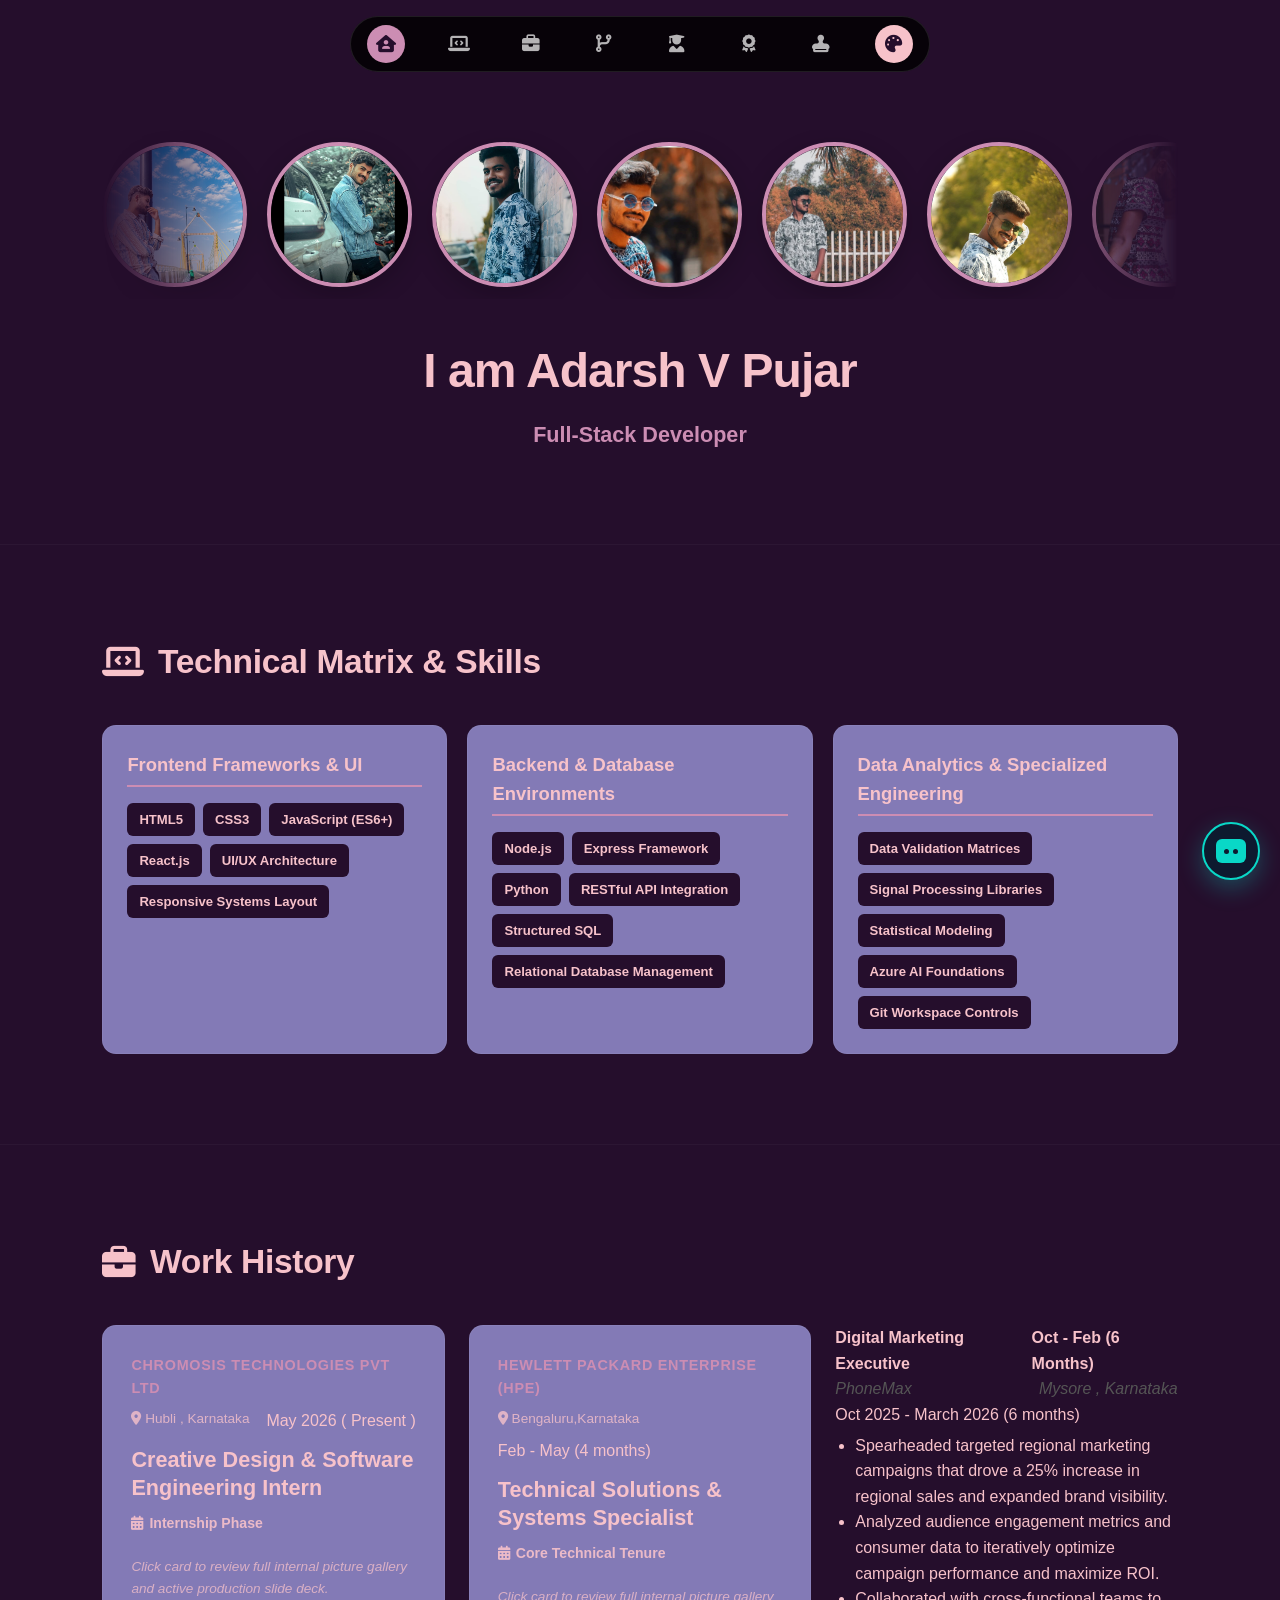
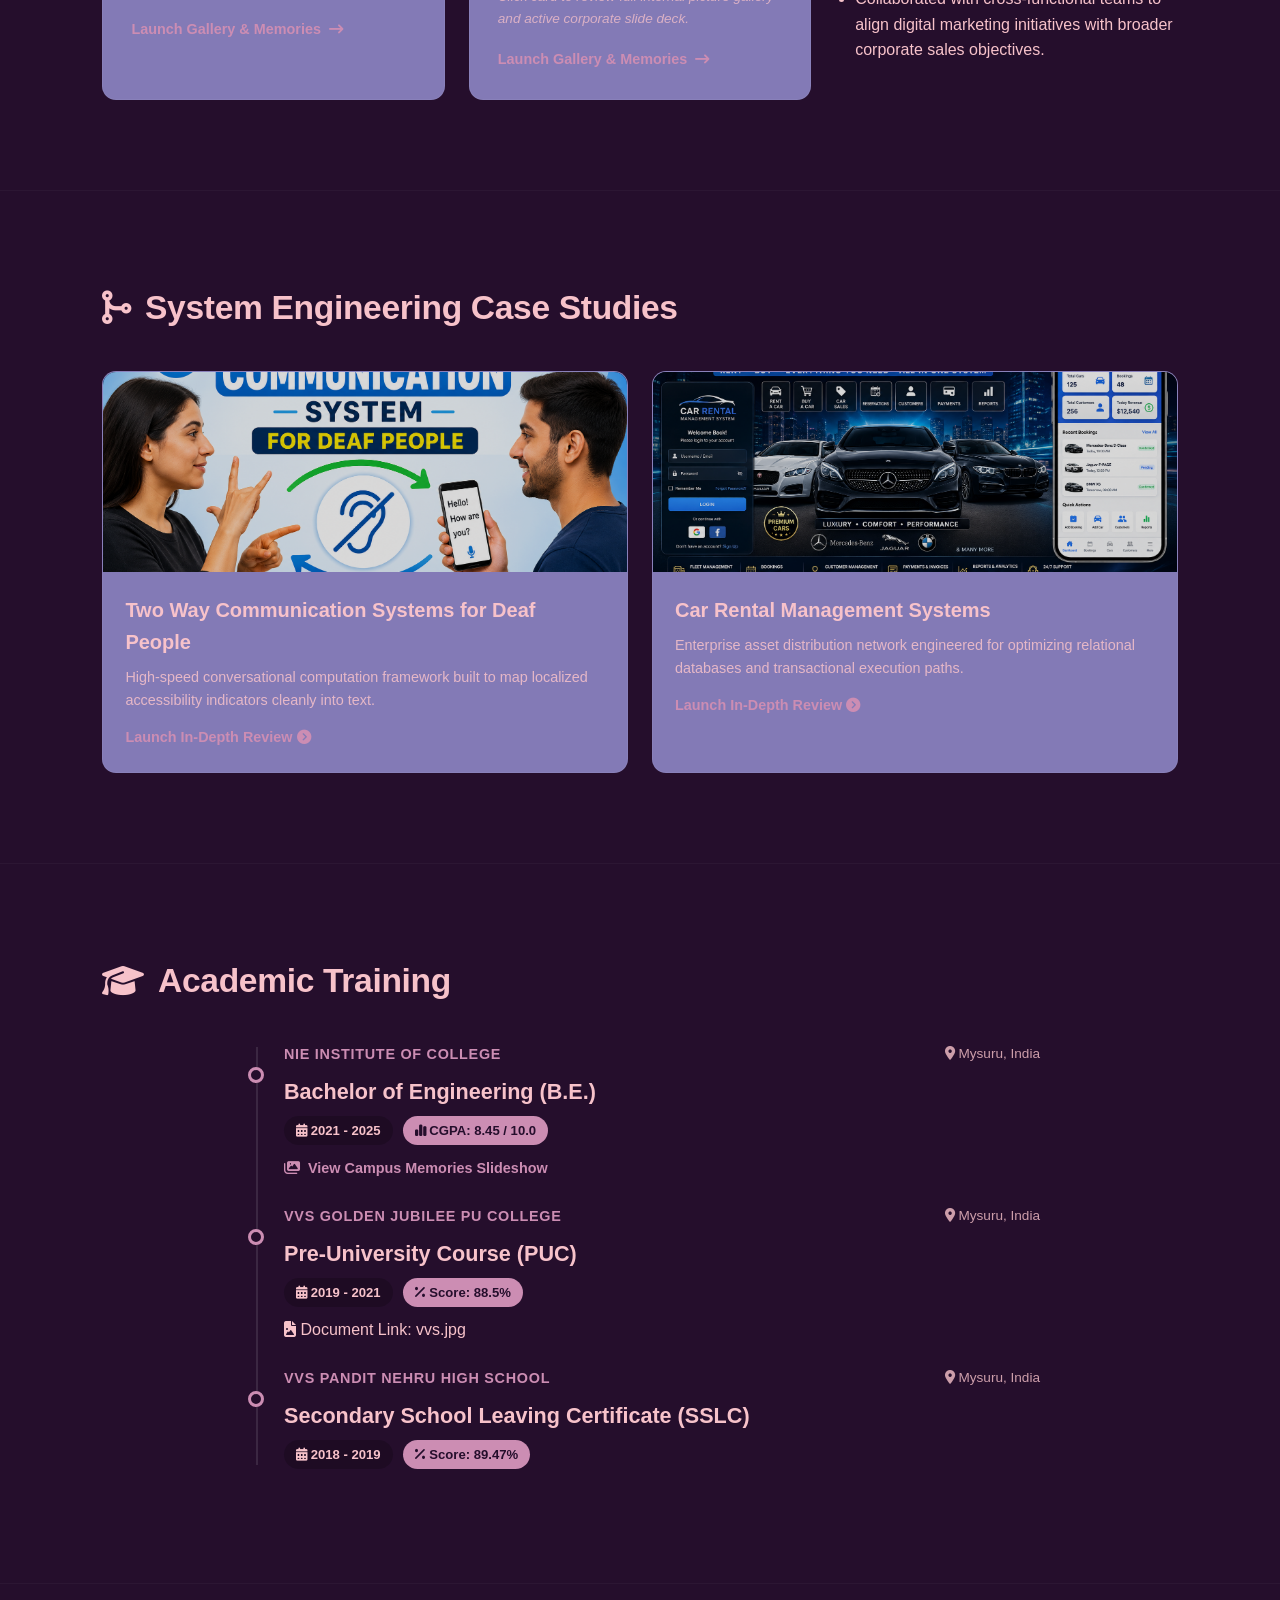
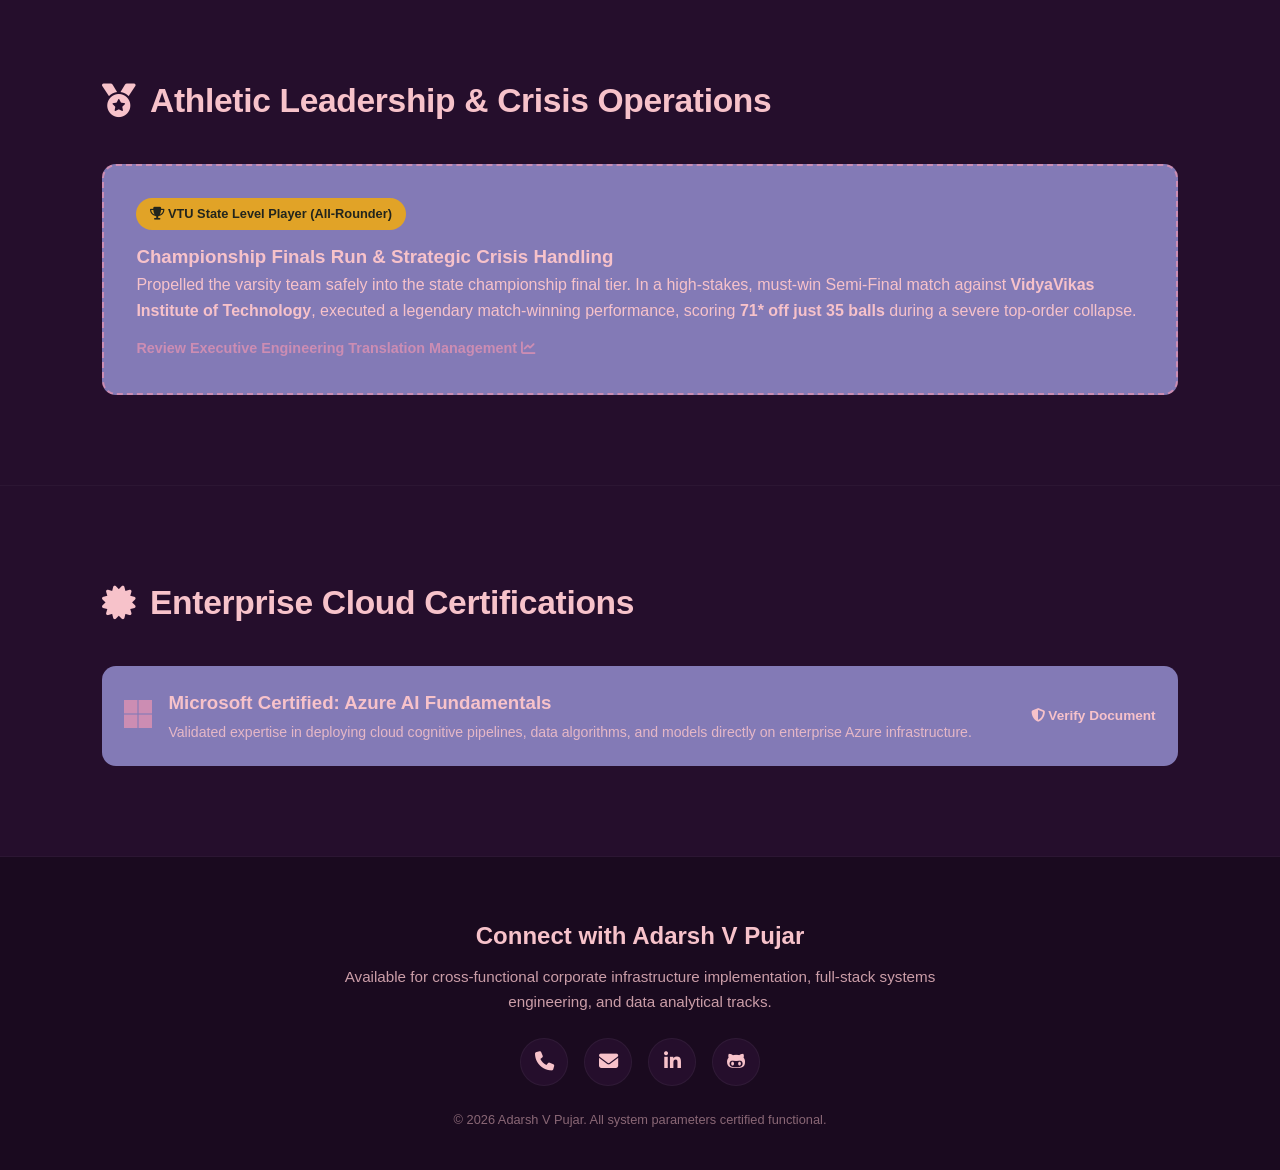
==== index.html @ d3438337 "Update index.html" ====
<!DOCTYPE html>
<html lang="en">
<head>
    <meta charset="UTF-8">
    <meta name="viewport" content="width=device-width, initial-scale=1.0">
    <title>Adarsh V Pujar | Portfolio</title>
    <link rel="stylesheet" href="style.css">
    <link rel="stylesheet" href="https://cdnjs.cloudflare.com/ajax/libs/font-awesome/6.4.0/css/all.min.css">
</head>
<body>

    <div id="loader-screen" class="loader-screen">
        <div class="loader-element"></div>
        <p class="loader-text">INITIALIZING PORTFOLIO METRICS</p>
    </div>

    <div id="app-content" class="hidden-node">
        
        <header class="app-header">
            <nav class="nav-bar">
                <a href="#hero" class="nav-item active" title="Home"><i class="fa-solid fa-house-user"></i></a>
                <a href="#skills" class="nav-item" title="Skills"><i class="fa-solid fa-laptop-code"></i></a>
                <a href="#experience" class="nav-item" title="Experience"><i class="fa-solid fa-briefcase"></i></a>
                <a href="#projects" class="nav-item" title="Projects"><i class="fa-solid fa-code-branch"></i></a>
                <a href="#education" class="nav-item" title="Education"><i class="fa-solid fa-user-graduate"></i></a>
                <a href="#achievements" class="nav-item" title="Achievements"><i class="fa-solid fa-award"></i></a>
                <a href="#certifications" class="nav-item" title="Certifications"><i class="fa-solid fa-stamp"></i></a>
                
                <button id="theme-swapper" class="theme-trigger-btn" title="Cycle Next Color Palette">
                    <i class="fa-solid fa-palette"></i>
                </button>
            </nav>
        </header>

        <section id="hero">
            <div class="hero-container">
                <div class="carousel-viewport">
                    <div class="carousel-track">
                        <img src="profile.jpg" alt="Profile View" class="carousel-item">
                        <img src="profile1.jpg" alt="Profile View 1" class="carousel-item">
                        <img src="profile2.jpg" alt="Profile View 2" class="carousel-item">
                        <img src="profile3.jpg" alt="Profile View 3" class="carousel-item">
                        <img src="profile4.jpg" alt="Profile View 4" class="carousel-item">
                        <img src="profile5.jpg" alt="Profile View 5" class="carousel-item">
                        <img src="profile6.jpg" alt="Profile View 6" class="carousel-item">
                        <img src="profile7.jpg" alt="Profile View 7" class="carousel-item">
                        <img src="profile8.jpg" alt="Profile View 8" class="carousel-item">
                        <img src="profile.jpg" alt="Profile View" class="carousel-item">
                        <img src="profile1.jpg" alt="Profile View 1" class="carousel-item">
                        <img src="profile2.jpg" alt="Profile View 2" class="carousel-item">
                        <img src="profile3.jpg" alt="Profile View 3" class="carousel-item">
                        <img src="profile4.jpg" alt="Profile View 4" class="carousel-item">
                        <img src="profile5.jpg" alt="Profile View 5" class="carousel-item">
                        <img src="profile6.jpg" alt="Profile View 6" class="carousel-item">
                        <img src="profile7.jpg" alt="Profile View 7" class="carousel-item">
                        <img src="profile8.jpg" alt="Profile View 8" class="carousel-item">
                    </div>
                </div>

                <div class="hero-meta-block">
                    <h1 class="hero-title">I am Adarsh V Pujar</h1>
                    <div class="rolling-text-box">
                        <span class="roll-node active">Full-Stack Developer</span>
                        <span class="roll-node">Data Analyst</span>
                        <span class="roll-node">UI/UX Engineer</span>
                        <span class="roll-node">Creative Technologist</span>
                    </div>
                </div>
            </div>
        </section>

        <section id="skills">
            <h2 class="block-heading"><i class="fa-solid fa-laptop-code"></i> Technical Matrix & Skills</h2>
            <div class="skills-grid-wrapper">
                <div class="skills-card">
                    <h3>Frontend Frameworks & UI</h3>
                    <div class="skills-tags">
                        <span>HTML5</span><span>CSS3</span><span>JavaScript (ES6+)</span><span>React.js</span><span>UI/UX Architecture</span><span>Responsive Systems Layout</span>
                    </div>
                </div>
                <div class="skills-card">
                    <h3>Backend & Database Environments</h3>
                    <div class="skills-tags">
                        <span>Node.js</span><span>Express Framework</span><span>Python</span><span>RESTful API Integration</span><span>Structured SQL</span><span>Relational Database Management</span>
                    </div>
                </div>
                <div class="skills-card">
                    <h3>Data Analytics & Specialized Engineering</h3>
                    <div class="skills-tags">
                        <span>Data Validation Matrices</span><span>Signal Processing Libraries</span><span>Statistical Modeling</span><span>Azure AI Foundations</span><span>Git Workspace Controls</span>
                    </div>
                </div>
            </div>
        </section>

        <section id="experience">
            <h2 class="block-heading"><i class="fa-solid fa-briefcase"></i> Work History</h2>
            <div class="deck-grid">
                
                <div class="deck-card" onclick="openGallery('chromosis')">
                    <div class="card-meta-line-front">
                        <span class="org-name">Chromosis Technologies Pvt Ltd</span>
                        <span class="org-location"><i class="fa-solid fa-location-dot"></i> Hubli , Karnataka</span>
                         <span class="job-date">May 2026 ( Present )</span>
                    </div>
                    <h3 class="org-role">Creative Design & Software Engineering Intern</h3>
                    <span class="org-timeline"><i class="fa-solid fa-calendar-days"></i> Internship Phase</span>
                    <p class="deck-teaser-hint">Click card to review full internal picture gallery and active production slide deck.</p>
                    <span class="deck-action-link">Launch Gallery & Memories <i class="fa-solid fa-arrow-right-long"></i></span>
                </div>

                <div class="deck-card" onclick="openGallery('hpe')">
                    <div class="card-meta-line-front">
                        <span class="org-name">Hewlett Packard Enterprise (HPE)</span>
                        <span class="org-location"><i class="fa-solid fa-location-dot"></i> Bengaluru,Karnataka</span>
                         <span class="job-date">Feb - May (4 months)</span>
                    </div>
                    <h3 class="org-role">Technical Solutions & Systems Specialist</h3>
                    <span class="org-timeline"><i class="fa-solid fa-calendar-days"></i> Core Technical Tenure</span>
                    <p class="deck-teaser-hint">Click card to review full internal picture gallery and active corporate slide deck.</p>
                    <span class="deck-action-link">Launch Gallery & Memories <i class="fa-solid fa-arrow-right-long"></i></span>
                </div>

                <div class="job-entry" style="margin-bottom: 20px;">
                    <div class="job-header" style="display: flex; justify-content: space-between; font-weight: bold;">
                        <span class="job-title">Digital Marketing Executive</span>
                        <span class="job-date">Oct - Feb (6 Months) </span> </div>
                    <div class="job-sub" style="display: flex; justify-content: space-between; font-style: italic; color: #555;">
                   <span class="company">PhoneMax</span>
                   <span class="location">Mysore , Karnataka</span> </div>
                     <span class="job-date">Oct 2025 - March 2026 (6 months)</span>
                   <ul class="job-bullets" style="margin-top: 5px; padding-left: 20px;">
                    <li> Spearheaded targeted regional marketing campaigns that drove a 25% increase in regional sales and expanded brand visibility.</li>
                    <li>Analyzed audience engagement metrics and consumer data to iteratively optimize campaign performance and maximize ROI.</li>
                    <li>Collaborated with cross-functional teams to align digital marketing initiatives with broader corporate sales objectives.</li>
               </ul>
            </div>
                

            </div>
        </section>

        <section id="projects">
            <h2 class="block-heading"><i class="fa-solid fa-code-merge"></i> System Engineering Case Studies</h2>
            <div class="projects-grid">
                
                <div class="project-box" onclick="openProject('deaf-comm')">
                    <div class="img-container">
                        <img src="project1.jpg" alt="Two Way Communication Framework" class="project-img">
                    </div>
                    <div class="project-content">
                        <h3>Two Way Communication Systems for Deaf People</h3>
                        <p class="proj-desc-short">High-speed conversational computation framework built to map localized accessibility indicators cleanly into text.</p>
                        <span class="project-btn-tag">Launch In-Depth Review <i class="fa-solid fa-circle-chevron-right"></i></span>
                    </div>
                </div>

                <div class="project-box" onclick="openProject('car-rental')">
                    <div class="img-container">
                        <img src="project2.jpg" alt="Car Rental Management Platform" class="project-img">
                    </div>
                    <div class="project-content">
                        <h3>Car Rental Management Systems</h3>
                        <p class="proj-desc-short">Enterprise asset distribution network engineered for optimizing relational databases and transactional execution paths.</p>
                        <span class="project-btn-tag">Launch In-Depth Review <i class="fa-solid fa-circle-chevron-right"></i></span>
                    </div>
                </div>

            </div>
        </section>

        <section id="education">
            <h2 class="block-heading"><i class="fa-solid fa-graduation-cap"></i> Academic Training</h2>
            <div class="matrix-timeline">
                
                <div class="matrix-item" onclick="openGallery('nieit')">
                    <div class="matrix-bullet"></div>
                    <div class="matrix-inner">
                        <div class="card-meta-line-front">
                            <span class="org-name">NIE Institute Of College</span>
                            <span class="org-location"><i class="fa-solid fa-location-dot"></i> Mysuru, India</span>
                        </div>
                        <h3 class="org-role">Bachelor of Engineering (B.E.)</h3>
                        <div class="metric-ribbon">
                            <span class="metric-pill"><i class="fa-solid fa-calendar-days"></i> 2021 - 2025</span>
                            <span class="metric-pill score"><i class="fa-solid fa-chart-simple"></i> CGPA: 8.45 / 10.0</span>
                        </div>
                        <span class="deck-action-link"><i class="fa-solid fa-images"></i> View Campus Memories Slideshow</span>
                    </div>
                </div>

                <div class="matrix-item" onclick="openSingleDocument('vvs.jpg')">
                    <div class="matrix-bullet"></div>
                    <div class="matrix-inner">
                        <div class="card-meta-line-front">
                            <span class="org-name">VVS Golden Jubilee PU College</span>
                            <span class="org-location"><i class="fa-solid fa-location-dot"></i> Mysuru, India</span>
                        </div>
                        <h3 class="org-role">Pre-University Course (PUC)</h3>
                        <div class="metric-ribbon">
                            <span class="metric-pill"><i class="fa-solid fa-calendar-days"></i> 2019 - 2021</span>
                            <span class="metric-pill score"><i class="fa-solid fa-percent"></i> Score: 88.5%</span>
                        </div>
                        <div class="file-tag"><i class="fa-solid fa-file-image"></i> Document Link: vvs.jpg</div>
                    </div>
                </div>

                <div class="matrix-item">
                    <div class="matrix-bullet"></div>
                    <div class="matrix-inner">
                        <div class="card-meta-line-front">
                            <span class="org-name">VVS Pandit Nehru High School</span>
                            <span class="org-location"><i class="fa-solid fa-location-dot"></i> Mysuru, India</span>
                        </div>
                        <h3 class="org-role">Secondary School Leaving Certificate (SSLC)</h3>
                        <div class="metric-ribbon">
                            <span class="metric-pill"><i class="fa-solid fa-calendar-days"></i> 2018 - 2019</span>
                            <span class="metric-pill score"><i class="fa-solid fa-percent"></i> Score: 89.47%</span>
                        </div>
                    </div>
                </div>

            </div>
        </section>

        <section id="achievements">
            <h2 class="block-heading"><i class="fa-solid fa-medal"></i> Athletic Leadership & Crisis Operations</h2>
            <div class="athletics-banner" onclick="openAchievementDeepDive()">
                <div class="athletics-content">
                    <span class="gold-badge-node"><i class="fa-solid fa-trophy"></i> VTU State Level Player (All-Rounder)</span>
                    <h3>Championship Finals Run & Strategic Crisis Handling</h3>
                    <p>Propelled the varsity team safely into the state championship final tier. In a high-stakes, must-win Semi-Final match against <strong>VidyaVikas Institute of Technology</strong>, executed a legendary match-winning performance, scoring <strong>71* off just 35 balls</strong> during a severe top-order collapse.</p>
                    <span class="analytics-cta">Review Executive Engineering Translation Management <i class="fa-solid fa-chart-line"></i></span>
                </div>
            </div>
        </section>

        <section id="certifications">
            <h2 class="block-heading"><i class="fa-solid fa-certificate"></i> Enterprise Cloud Certifications</h2>
            <div class="certifications-row">
                <div class="cert-card-container" onclick="openCertificationDocument()">
                    <div class="cert-icon-wrapper"><i class="fa-brands fa-microsoft"></i></div>
                    <div class="cert-txt-block">
                        <h3>Microsoft Certified: Azure AI Fundamentals</h3>
                        <p class="cert-short-meta">Validated expertise in deploying cloud cognitive pipelines, data algorithms, and models directly on enterprise Azure infrastructure.</p>
                    </div>
                    <span class="verify-badge"><i class="fa-solid fa-shield-halved"></i> Verify Document</span>
                </div>
            </div>
        </section>

        <footer class="app-footer">
            <div class="footer-core">
                <div class="footer-statement">
                    <h3>Connect with Adarsh V Pujar</h3>
                    <p>Available for cross-functional corporate infrastructure implementation, full-stack systems engineering, and data analytical tracks.</p>
                </div>
                
                <div class="footer-icons-centered-block">
                    <a href="tel:+919876543210" class="social-gateway contact-phone" title="Direct Phone Link"><i class="fa-solid fa-phone"></i></a>
                    <a href="mailto:adarshvpujar@gmail.com" class="social-gateway email" target="_blank" title="Secure Mail Pipeline"><i class="fa-solid fa-envelope"></i></a>
                    <a href="https://linkedin.com/in/adarshvpujar" class="social-gateway linkedin" target="_blank" title="LinkedIn Professional Ledger"><i class="fa-brands fa-linkedin-in"></i></a>
                    <a href="https://github.com/adarshvpujar" class="social-gateway github" target="_blank" title="GitHub Repository Hub"><i class="fa-brands fa-github-alt"></i></a>
                </div>
            </div>
            <div class="footer-copyright-node">
                &copy; 2026 Adarsh V Pujar. All system parameters certified functional.
            </div>
        </footer>

        <div class="bot-system-parent">
            <div class="bot-window-frame" id="chatbot-frame">
                <div class="bot-window-header">
                    <div class="bot-avatar-wrapper">
                        <i class="fa-solid fa-robot"></i>
                        <span class="alive-indicator"></span>
                    </div>
                    <div>
                        <h4>AVP Virtual Engine</h4>
                        <span class="bot-sub">Automated System v2.6</span>
                    </div>
                    <button class="bot-close-btn" onclick="toggleChatbotState()"><i class="fa-solid fa-square-xmark"></i></button>
                </div>
                <div class="bot-window-logs" id="chatbot-logs">
                    <div class="bot-bubble system">Agent compiled. Query me regarding Adarsh's tech stack, engineering experiences, or high-pressure athletic metrics.</div>
                </div>
                <div class="bot-window-inputs">
                    <input type="text" id="chatbot-input-field" placeholder="Ask about skills, projects..." onkeypress="handleChatbotKeyPress(event)">
                    <button class="bot-submit-btn" onclick="executeChatbotQuery()"><i class="fa-solid fa-paper-plane"></i></button>
                </div>
            </div>
            
            <button class="bot-floating-trigger-node" id="chatbot-trigger" onclick="toggleChatbotState()" title="Deploy Virtual AI Assistant">
                <div class="mechanical-head">
                    <div class="mechanical-ears"></div>
                    <div class="mechanical-face">
                        <div class="mechanical-eyes">
                            <span class="eye-lens left-eye"></span>
                            <span class="eye-lens right-eye"></span>
                        </div>
                    </div>
                </div>
            </button>
        </div>

        <div id="universal-modal" class="modal-backdrop" onclick="closeActiveModalWindow()">
            <div class="modal-box-body" onclick="event.stopPropagation()">
                <button class="modal-close-trigger" onclick="closeActiveModalWindow()"><i class="fa-solid fa-circle-xmark"></i></button>
                <div id="modal-injection-point"></div>
            </div>
        </div>

    </div>

    <script src="script.js"></script>
</body>
                    </html>
---- style.css ----
/* --- Core Structural Variables System --- */
:root {
    /* Set Global Base Theme Variables Default */
    --bg-primary: #250e2c;
    --bg-secondary: #837ab6;
    --font-primary: #f7c2ca;
    --font-secondary: #9d85b6;
    --accent: #cc8db3;
    
    --fluid-radius: 14px;
    --bezier-speed: all 0.4s cubic-bezier(0.16, 1, 0.3, 1);
}

* {
    box-sizing: border-box;
    margin: 0;
    padding: 0;
    scroll-behavior: smooth;
}

body {
    background-color: var(--bg-primary);
    color: var(--font-primary);
    font-family: -apple-system, BlinkMacSystemFont, "Segoe UI", Roboto, Helvetica, Arial, sans-serif;
    overflow-x: hidden;
    line-height: 1.6;
}

.hidden-node { display: none !important; }

/* --- 1. Preloader Visual Styles --- */
.loader-screen {
    position: fixed;
    inset: 0;
    background-color: #22251d;
    display: flex;
    flex-direction: column;
    justify-content: center;
    align-items: center;
    z-index: 9999;
}

.loader-element {
    width: 44px;
    height: 44px;
    border: 3px solid #796841;
    border-top: 3px solid #e1a327;
    border-radius: 50%;
    animation: rotateSystem 0.7s cubic-bezier(0.4, 0, 0.2, 1) infinite;
}

.loader-text {
    margin-top: 16px;
    font-size: 11px;
    letter-spacing: 0.35em;
    color: #e2b662;
    font-weight: 700;
}

@keyframes rotateSystem {
    to { transform: rotate(360deg); }
}

/* --- 2. Dynamic Sticky Universal Sticky Header & Nav Layout --- */
.app-header {
    position: fixed;
    top: 16px;
    left: 50%;
    transform: translateX(-50%);
    z-index: 1000;
    width: 90%;
    max-width: 580px;
}

.nav-bar {
    background: rgba(0, 0, 0, 0.8);
    backdrop-filter: blur(20px);
    -webkit-backdrop-filter: blur(20px);
    padding: 8px 16px;
    border-radius: 40px;
    display: flex;
    justify-content: space-between;
    align-items: center;
    border: 1px solid rgba(255, 255, 255, 0.1);
}

.nav-item {
    color: rgba(255, 255, 255, 0.7);
    font-size: 1.1rem;
    width: 38px;
    height: 38px;
    display: flex;
    align-items: center;
    justify-content: center;
    border-radius: 50%;
    text-decoration: none;
    transition: var(--bezier-speed);
}

.nav-item:hover, .nav-item.active {
    background-color: var(--accent);
    color: var(--bg-primary) !important;
}

/* Theme Swapper Icon Button */
.theme-trigger-btn {
    background: var(--font-primary);
    border: none;
    color: var(--bg-primary);
    font-size: 1.1rem;
    width: 38px;
    height: 38px;
    border-radius: 50%;
    cursor: pointer;
    display: flex;
    align-items: center;
    justify-content: center;
    transition: var(--bezier-speed);
}

.theme-trigger-btn:hover {
    transform: scale(1.1) rotate(45deg);
}

/* --- Section Structural Controls --- */
section {
    padding: 90px 8%;
    transition: var(--bezier-speed);
    border-bottom: 1px solid rgba(255, 255, 255, 0.03);
}

.block-heading {
    font-size: 2.1rem;
    margin-bottom: 36px;
    font-weight: 800;
    letter-spacing: -0.01em;
    display: flex;
    align-items: center;
    gap: 14px;
}

/* --- 3. Hero Infrastructure & Seamless Carousel --- */
.hero-container {
    max-width: 1100px;
    margin: 40px auto 0;
    display: flex;
    flex-direction: column;
    align-items: center;
    gap: 24px;
}

.carousel-viewport {
    width: 100%;
    overflow: hidden;
    position: relative;
    padding: 12px 0;
    mask-image: linear-gradient(to right, transparent, #000 15%, #000 85%, transparent);
    -webkit-mask-image: linear-gradient(to right, transparent, #000 15%, #000 85%, transparent);
}

.carousel-track {
    display: flex;
    gap: 20px;
    width: max-content;
    animation: infiniteAutoScrollLoop 28s linear infinite;
}

.carousel-viewport:hover .carousel-track {
    animation-play-state: paused;
}

.carousel-item {
    width: 145px;
    height: 145px;
    border-radius: 50%;
    object-fit: cover;
    border: 4px solid var(--accent);
    box-shadow: 0 8px 24px rgba(0, 0, 0, 0.2);
    transition: var(--bezier-speed);
}

@keyframes infiniteAutoScrollLoop {
    0% { transform: translateX(0); }
    100% { transform: translateX(calc(-50% - 10px)); }
}

.hero-meta-block {
    text-align: center;
    margin-top: 10px;
}

.hero-title {
    font-size: 3rem;
    font-weight: 900;
    letter-spacing: -0.02em;
    margin-bottom: 8px;
}

.rolling-text-box {
    height: 36px;
    overflow: hidden;
    position: relative;
    width: 280px;
    margin: 0 auto;
}

.roll-node {
    font-size: 1.35rem;
    font-weight: 700;
    color: var(--accent);
    position: absolute;
    width: 100%;
    left: 0;
    transform: translateY(40px);
    opacity: 0;
    transition: transform 0.5s cubic-bezier(0.76, 0, 0.24, 1), opacity 0.3s ease;
}

.roll-node.active { transform: translateY(0); opacity: 1; }
.roll-node.exit { transform: translateY(-40px); opacity: 0; }

/* --- 4. Technical Inventory Skill Section Components --- */
.skills-grid-wrapper {
    display: grid;
    grid-template-columns: repeat(auto-fit, minmax(280px, 1fr));
    gap: 20px;
}

.skills-card {
    background-color: var(--bg-secondary);
    padding: 24px;
    border-radius: var(--fluid-radius);
    color: var(--font-primary);
    border: 1px solid rgba(255, 255, 255, 0.05);
}

.skills-card h3 {
    font-size: 1.15rem;
    margin-bottom: 16px;
    font-weight: 700;
    border-bottom: 2px solid var(--accent);
    padding-bottom: 6px;
}

.skills-tags {
    display: flex;
    flex-wrap: wrap;
    gap: 8px;
}

.skills-tags span {
    background: var(--bg-primary);
    color: var(--font-primary);
    padding: 6px 12px;
    border-radius: 6px;
    font-size: 0.82rem;
    font-weight: 600;
}

/* --- 5. Front-Alignments Profile Layout for Work History --- */
.deck-grid {
    display: grid;
    grid-template-columns: repeat(auto-fit, minmax(320px, 1fr));
    gap: 24px;
}

.deck-card {
    background-color: var(--bg-secondary);
    padding: 28px;
    border-radius: var(--fluid-radius);
    cursor: pointer;
    border: 1px solid rgba(255, 255, 255, 0.05);
    transition: var(--bezier-speed);
}

.deck-card:hover {
    transform: translateY(-5px);
    box-shadow: 0 12px 30px rgba(0,0,0,0.25);
}

.card-meta-line-front {
    display: flex;
    justify-content: space-between;
    align-items: flex-start;
    margin-bottom: 12px;
    flex-wrap: wrap;
    gap: 8px;
}

.org-name {
    font-weight: 800;
    text-transform: uppercase;
    letter-spacing: 0.05em;
    font-size: 0.9rem;
    color: var(--accent);
}

.org-location {
    font-size: 0.85rem;
    opacity: 0.8;
}

.org-role {
    font-size: 1.35rem;
    font-weight: 800;
    margin-bottom: 8px;
    line-height: 1.3;
}

.org-timeline {
    display: inline-flex;
    align-items: center;
    gap: 6px;
    font-size: 0.88rem;
    font-weight: 600;
    opacity: 0.9;
    margin-bottom: 12px;
}

.deck-teaser-hint {
    font-size: 0.85rem;
    margin: 10px 0 16px;
    opacity: 0.75;
    font-style: italic;
}

.deck-action-link {
    font-weight: 700;
    color: var(--accent);
    display: inline-flex;
    align-items: center;
    gap: 8px;
    font-size: 0.9rem;
}

/* --- 6. Systems Case Studies Grid --- */
.projects-grid {
    display: grid;
    grid-template-columns: repeat(auto-fit, minmax(320px, 1fr));
    gap: 24px;
}

.project-box {
    background-color: var(--bg-secondary);
    border-radius: var(--fluid-radius);
    overflow: hidden;
    cursor: pointer;
    border: 1px solid rgba(255, 255, 255, 0.05);
    transition: var(--bezier-speed);
}

.project-box:hover { transform: scale(1.02); }

.img-container {
    width: 100%;
    height: 200px;
    background: #000;
}

.project-img {
    width: 100%;
    height: 100%;
    object-fit: cover;
    opacity: 0.85;
}

.project-content { padding: 22px; }
.project-content h3 { font-size: 1.25rem; font-weight: 800; margin-bottom: 8px; }
.proj-desc-short { font-size: 0.9rem; opacity: 0.85; }
.project-btn-tag { display: inline-block; margin-top: 14px; font-weight: 700; color: var(--accent); font-size: 0.9rem; }

/* --- 7. Education Metric Panels --- */
.matrix-timeline {
    position: relative;
    max-width: 800px;
    margin: 0 auto;
}

.matrix-timeline::before {
    content: '';
    position: absolute;
    left: 16px;
    top: 4px;
    bottom: 4px;
    width: 2px;
    background: rgba(255,255,255,0.1);
}

.matrix-item {
    position: relative;
    padding-left: 44px;
    margin-bottom: 24px;
    cursor: pointer;
}

.matrix-bullet {
    position: absolute;
    left: 8px;
    top: 24px;
    width: 16px;
    height: 16px;
    background-color: var(--bg-primary);
    border: 3px solid var(--accent);
    border-radius: 50%;
}

.metric-ribbon {
    display: flex;
    gap: 10px;
    margin: 10px 0;
    flex-wrap: wrap;
}

.metric-pill {
    background: rgba(0, 0, 0, 0.2);
    padding: 4px 12px;
    border-radius: 20px;
    font-size: 0.82rem;
    font-weight: 600;
}

.metric-pill.score {
    background: var(--accent);
    color: var(--bg-primary);
}

/* --- 8. Athletics Banner & Certifications --- */
.athletics-banner {
    background-color: var(--bg-secondary);
    padding: 32px;
    border-radius: var(--fluid-radius);
    cursor: pointer;
    border: 2px dashed var(--accent);
    transition: var(--bezier-speed);
}

.gold-badge-node {
    background-color: #e1a327;
    color: #22251d;
    padding: 6px 14px;
    border-radius: 20px;
    font-weight: 800;
    font-size: 0.8rem;
    display: inline-block;
    margin-bottom: 12px;
}

.analytics-cta { display: inline-block; margin-top: 14px; font-weight: 700; color: var(--accent); font-size: 0.9rem; }

.cert-card-container {
    background-color: var(--bg-secondary);
    padding: 22px;
    border-radius: var(--fluid-radius);
    display: flex;
    align-items: center;
    gap: 16px;
    cursor: pointer;
}

.cert-icon-wrapper { font-size: 2rem; color: var(--accent); }
.cert-short-meta { font-size: 0.88rem; opacity: 0.85; margin-top: 4px; }
.verify-badge { margin-left: auto; font-size: 0.85rem; font-weight: 700; white-space: nowrap; }

/* --- 9. Perfect Alignment Footer & App Gateways --- */
.app-footer {
    padding: 60px 8% 40px;
    background: rgba(0, 0, 0, 0.3);
    text-align: center;
}

.footer-core {
    max-width: 600px;
    margin: 0 auto;
}

.footer-statement h3 { font-size: 1.5rem; margin-bottom: 10px; font-weight: 800; }
.footer-statement p { opacity: 0.8; font-size: 0.95rem; }

.footer-icons-centered-block {
    display: flex;
    justify-content: center;
    align-items: center;
    gap: 16px;
    margin: 24px 0;
}

.social-gateway {
    font-size: 1.2rem;
    width: 48px;
    height: 48px;
    display: flex;
    align-items: center;
    justify-content: center;
    border-radius: 50%;
    color: var(--font-primary);
    background-color: var(--bg-primary);
    text-decoration: none;
    transition: var(--bezier-speed);
    border: 1px solid rgba(255,255,255,0.05);
}

.social-gateway:hover {
    transform: translateY(-4px) scale(1.1);
    background-color: var(--accent);
    color: var(--bg-primary);
}

.footer-copyright-node { font-size: 0.8rem; opacity: 0.5; margin-top: 24px; }

/* --- 10. Floating Modular Robot UI Component Chassis --- */
.bot-system-parent { position: fixed; bottom: 20px; right: 20px; z-index: 4000; }

.bot-floating-trigger-node {
    background: #0D1A2F;
    border: 2px solid #09D8C7;
    width: 58px;
    height: 58px;
    border-radius: 50%;
    cursor: pointer;
    box-shadow: 0 8px 24px rgba(9, 216, 199, 0.3);
    display: flex;
    align-items: center;
    justify-content: center;
    transition: var(--bezier-speed);
}

.mechanical-head { width: 30px; height: 24px; }
.mechanical-face { background: #09D8C7; width: 100%; height: 100%; border-radius: 6px; display: flex; align-items: center; justify-content: center; }
.mechanical-eyes { display: flex; gap: 4px; }
.eye-lens { width: 5px; height: 5px; background-color: #0D1A2F; border-radius: 50%; }

.bot-window-frame {
    position: absolute;
    bottom: 70px;
    right: 0;
    width: 320px;
    height: 420px;
    background-color: #0D1A2F;
    border: 1px solid rgba(9, 216, 199, 0.2);
    border-radius: 12px;
    display: flex;
    flex-direction: column;
    overflow: hidden;
    opacity: 0;
    transform: translateY(10px) scale(0.98);
    pointer-events: none;
    transition: var(--bezier-speed);
}

.bot-window-frame.active-chat { opacity: 1; transform: translateY(0) scale(1); pointer-events: auto; }
.bot-window-header { background-color: #17364F; padding: 12px; display: flex; align-items: center; gap: 10px; color: #DADEE1; }
.bot-sub { font-size: 0.75rem; color: #09D8C7; display: block; }
.bot-close-btn { margin-left: auto; background: none; border: none; color: #DADEE1; font-size: 1.2rem; cursor: pointer; }
.bot-window-logs { flex: 1; padding: 14px; overflow-y: auto; display: flex; flex-direction: column; gap: 8px; }
.bot-bubble { max-width: 85%; padding: 8px 12px; border-radius: 10px; font-size: 0.85rem; }
.bot-bubble.system { background: rgba(23, 54, 79, 0.4); color: #629BB5; align-self: center; text-align: center; font-size: 0.75rem; }
.bot-bubble.incoming { background-color: #17364F; color: #DADEE1; align-self: flex-start; border-radius: 2px 10px 10px 10px; }
.bot-bubble.outgoing { background-color: #09D8C7; color: #0D1A2F; align-self: flex-end; font-weight: 600; border-radius: 10px 10px 2px 10px; }
.bot-window-inputs { padding: 12px; background-color: #17364F; display: flex; gap: 8px; }
.bot-window-inputs input { flex: 1; background-color: #0D1A2F; border: none; padding: 10px; border-radius: 6px; color: #DADEE1; outline: none; font-size: 0.85rem; }
.bot-window-inputs button { background-color: #09D8C7; border: none; width: 36px; height: 36px; border-radius: 6px; cursor: pointer; color: #0D1A2F; }

/* --- 11. Modal Canvas Overlay Layout Layers --- */
.modal-backdrop {
    position: fixed;
    inset: 0;
    background-color: rgba(0, 0, 0, 0.85);
    backdrop-filter: blur(10px);
    -webkit-backdrop-filter: blur(10px);
    z-index: 5000;
    display: flex;
    align-items: center;
    justify-content: center;
    opacity: 0;
    pointer-events: none;
    transition: opacity 0.3s ease;
}

.modal-backdrop.active-state { opacity: 1; pointer-events: auto; }

.modal-box-body {
    background-color: #ffffff;
    color: #111111;
    width: 92%;
    max-width: 750px;
    max-height: 85vh;
    border-radius: 12px;
    padding: 30px;
    overflow-y: auto;
    position: relative;
}

.modal-close-trigger { position: absolute; top: 16px; right: 16px; background: none; border: none; font-size: 1.5rem; color: #111; cursor: pointer; opacity: 0.5; }
.modal-close-trigger:hover { opacity: 1; }

/* In-Depth List Styles for Project Modal Content */
.modal-list-node { margin: 12px 0 16px 20px; }
.modal-list-node li { margin-bottom: 6px; line-height: 1.5; font-size: 0.95rem; color: #333333; }

/* Slideshow Container */
.slideshow-box { width: 100%; height: 340px; position: relative; border-radius: 8px; overflow: hidden; background: #000; }
.picture-node { position: absolute; inset: 0; width: 100%; height: 100%; object-fit: cover; opacity: 0; transition: opacity 0.4s ease; }
.picture-node.active-img { opacity: 1; }
.slideshow-nav-row { position: absolute; bottom: 12px; left: 50%; transform: translateX(-50%); display: flex; gap: 10px; z-index: 10; }
.nav-btn { background: rgba(255,255,255,0.95); border: none; width: 34px; height: 34px; border-radius: 50%; cursor: pointer; }
.thumbs-row-container { display: flex; gap: 8px; overflow-x: auto; padding: 10px 0; margin-bottom: 12px; }
.thumb-node { width: 75px; height: 50px; object-fit: cover; border-radius: 4px; cursor: pointer; opacity: 0.4; flex-shrink: 0; }
.thumb-node.active-thumb, .thumb-node:hover { opacity: 1; border: 2px solid #447F98; }
.modal-narrative-p { font-size: 0.95rem; color: #2c3e50; line-height: 1.6; background: #f8f9fa; padding: 16px; border-radius: 6px; border-left: 4px solid #447F98; }

/* --- 12. Complete Media Query Alignment Adjustments --- */
@media (max-width: 768px) {
    section { padding: 70px 5%; }
    .hero-title { font-size: 2.1rem; }
    .block-heading { font-size: 1.65rem; }
    .nav-bar { padding: 6px 12px; }
    .nav-item { font-size: 0.95rem; width: 32px; height: 32px; }
    .theme-trigger-btn { width: 32px; height: 32px; font-size: 0.95rem; }
    .carousel-item { width: 110px; height: 110px; }
    .modal-box-body { padding: 20px; top: 20px; }
    .slideshow-box { height: 220px; }
}
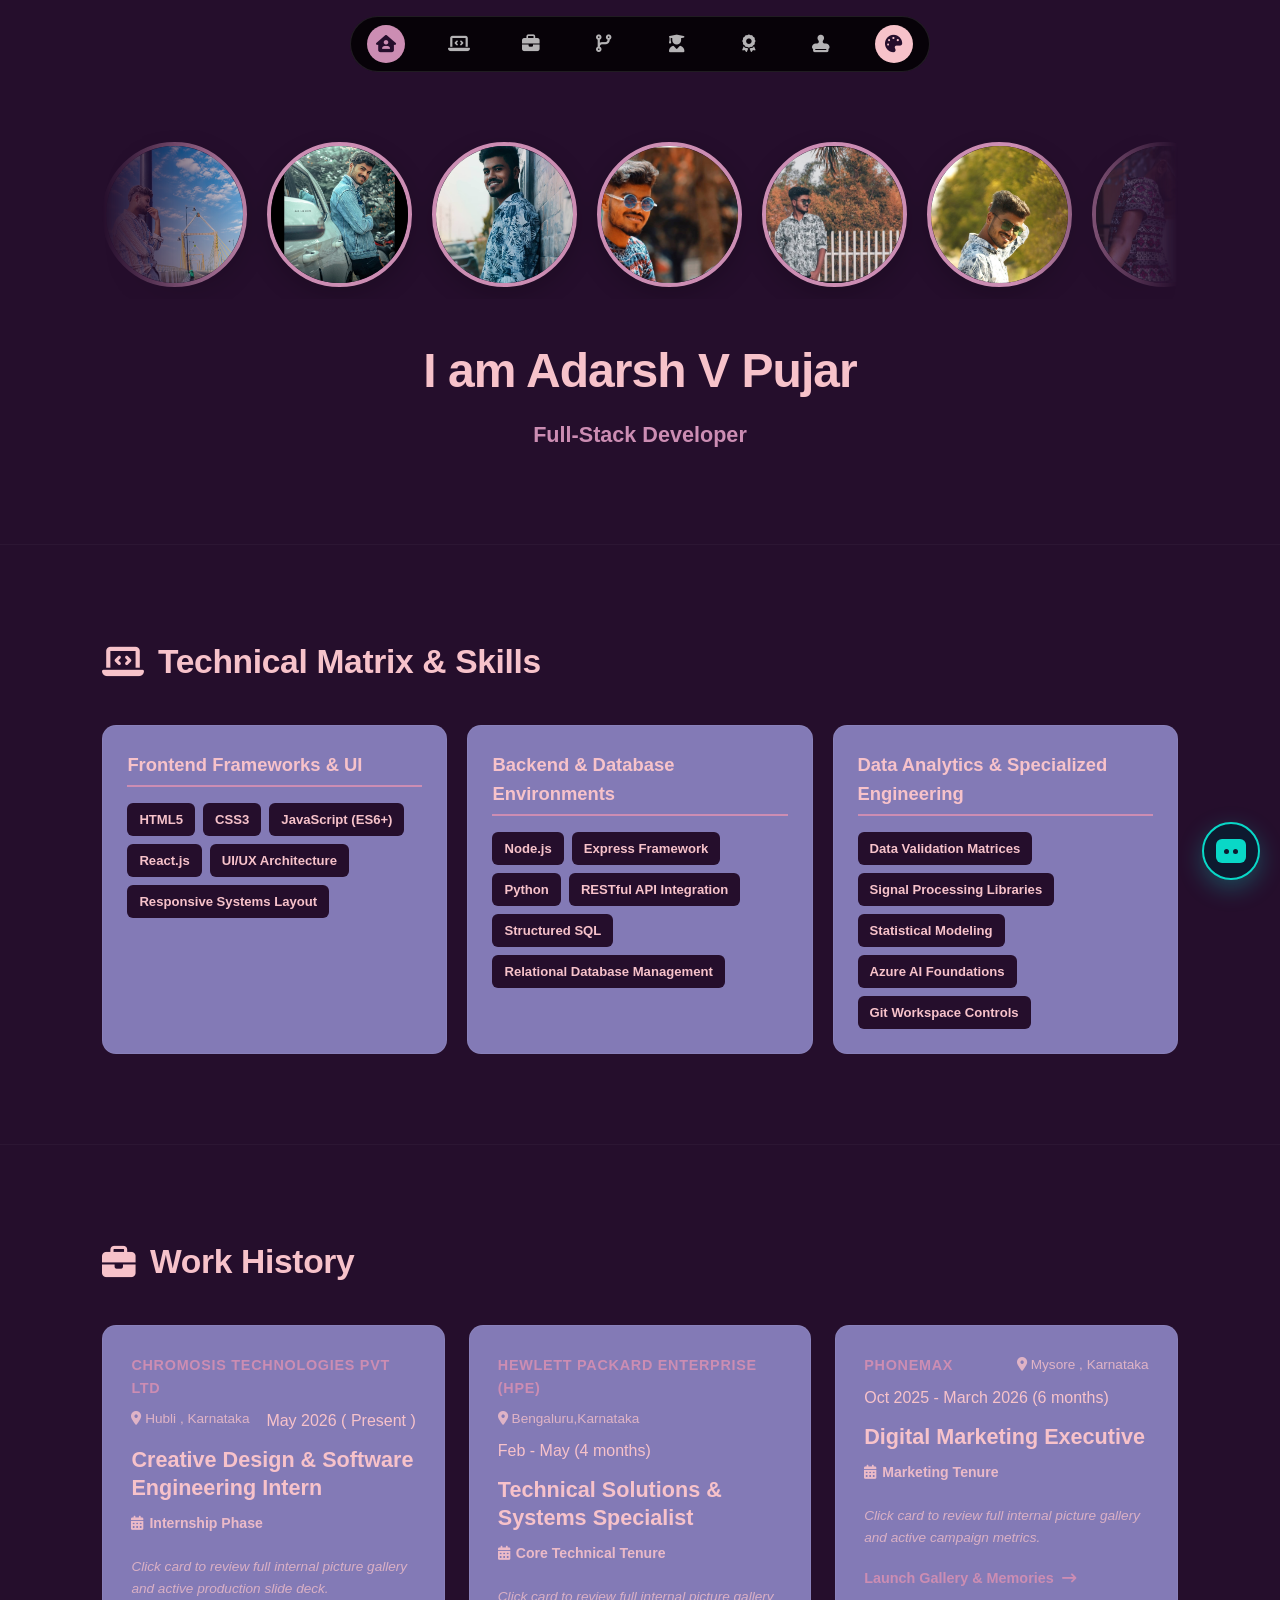
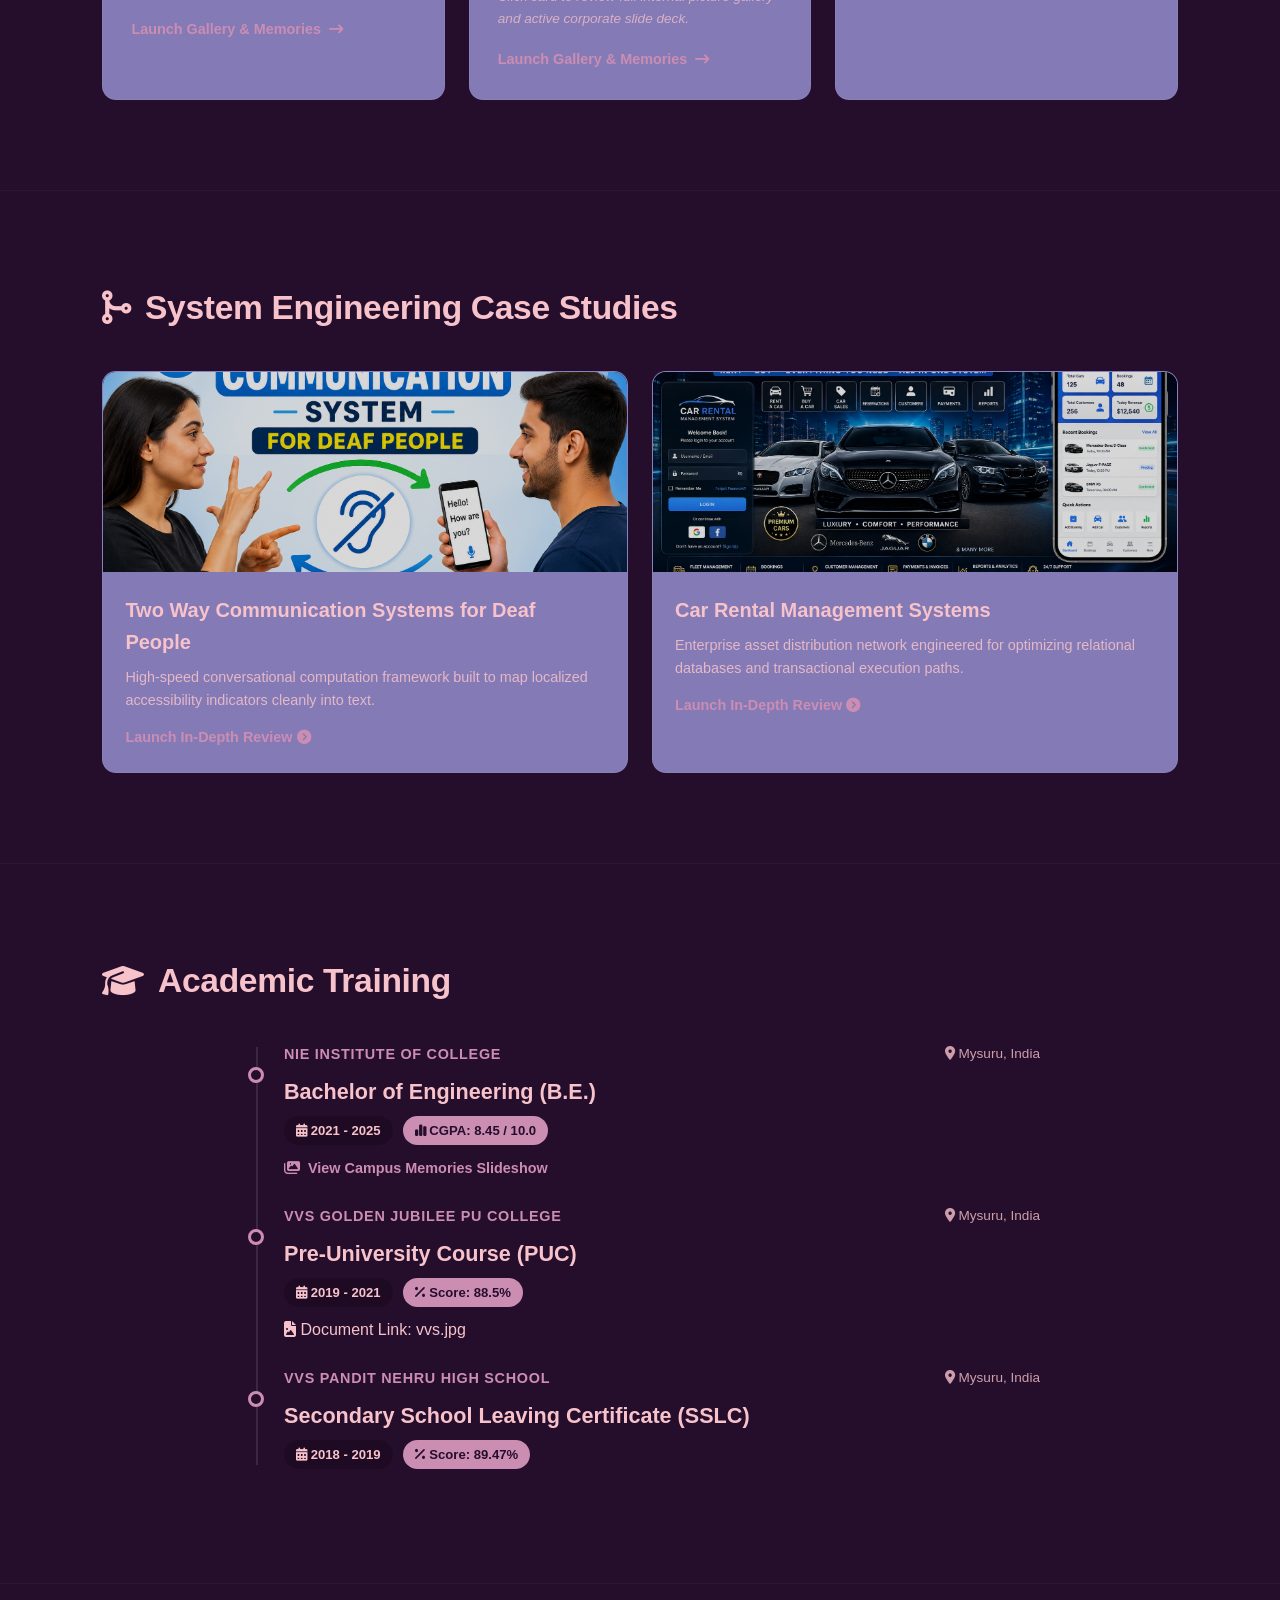
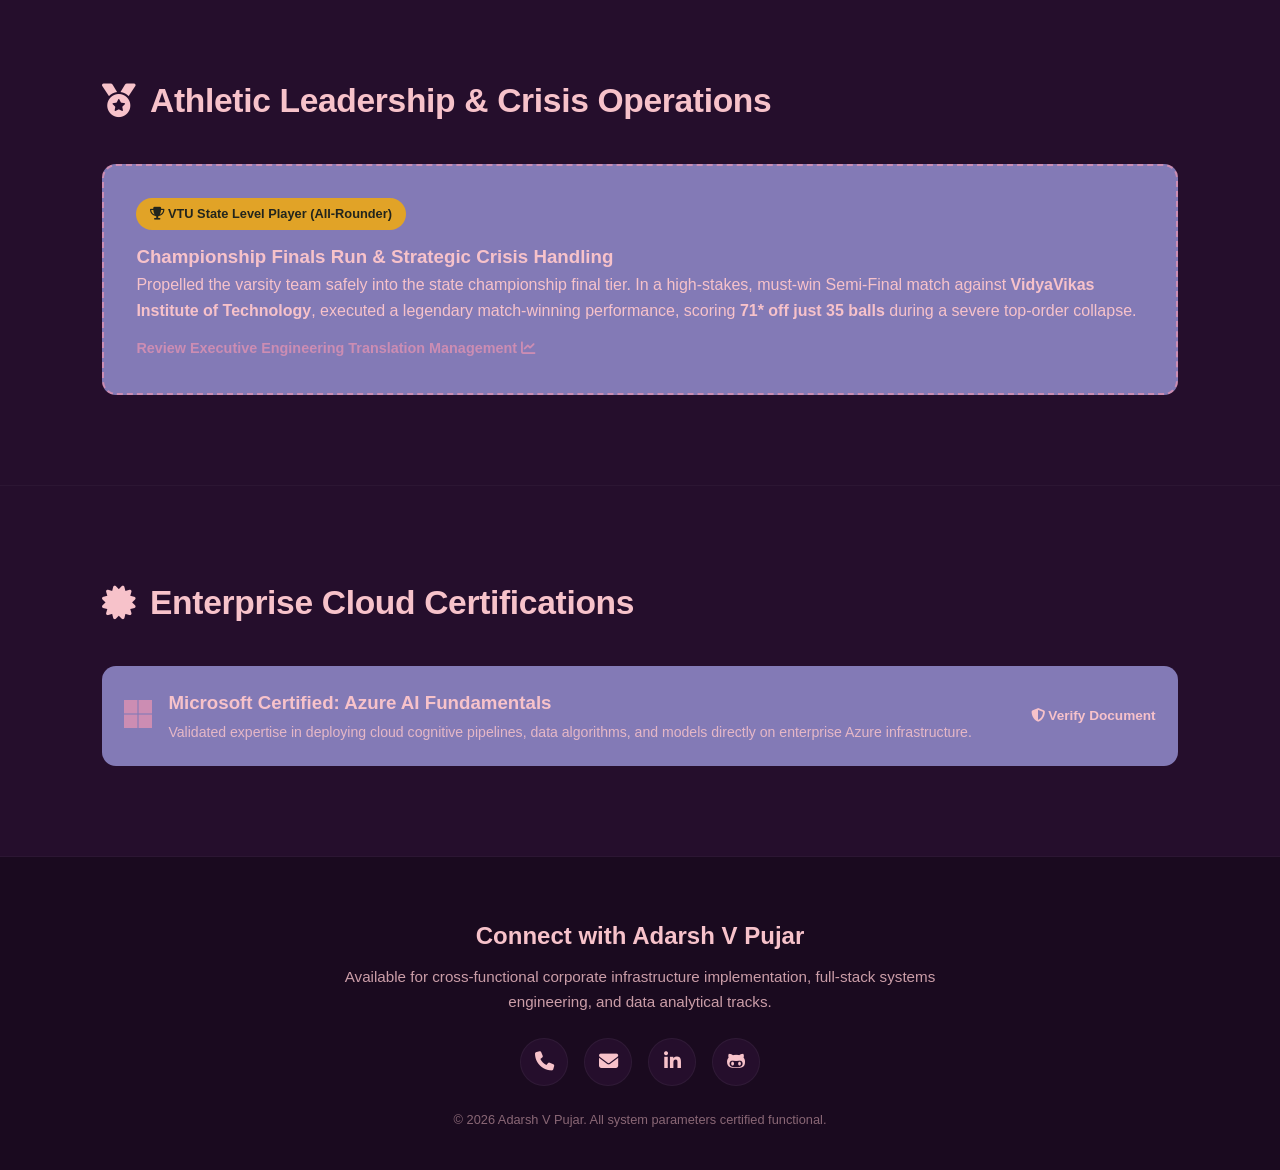
==== commit 0032aab5: "Update index.html" ====
--- a/index.html
+++ b/index.html
@@ -101,7 +101,7 @@
                     <div class="card-meta-line-front">
                         <span class="org-name">Chromosis Technologies Pvt Ltd</span>
                         <span class="org-location"><i class="fa-solid fa-location-dot"></i> Hubli , Karnataka</span>
-                         <span class="job-date">May 2026 ( Present )</span>
+                        <span class="job-date">May 2026 ( Present )</span>
                     </div>
                     <h3 class="org-role">Creative Design & Software Engineering Intern</h3>
                     <span class="org-timeline"><i class="fa-solid fa-calendar-days"></i> Internship Phase</span>
@@ -113,7 +113,7 @@
                     <div class="card-meta-line-front">
                         <span class="org-name">Hewlett Packard Enterprise (HPE)</span>
                         <span class="org-location"><i class="fa-solid fa-location-dot"></i> Bengaluru,Karnataka</span>
-                         <span class="job-date">Feb - May (4 months)</span>
+                        <span class="job-date">Feb - May (4 months)</span>
                     </div>
                     <h3 class="org-role">Technical Solutions & Systems Specialist</h3>
                     <span class="org-timeline"><i class="fa-solid fa-calendar-days"></i> Core Technical Tenure</span>
@@ -121,21 +121,17 @@
                     <span class="deck-action-link">Launch Gallery & Memories <i class="fa-solid fa-arrow-right-long"></i></span>
                 </div>
 
-                <div class="job-entry" style="margin-bottom: 20px;">
-                    <div class="job-header" style="display: flex; justify-content: space-between; font-weight: bold;">
-                        <span class="job-title">Digital Marketing Executive</span>
-                        <span class="job-date">Oct - Feb (6 Months) </span> </div>
-                    <div class="job-sub" style="display: flex; justify-content: space-between; font-style: italic; color: #555;">
-                   <span class="company">PhoneMax</span>
-                   <span class="location">Mysore , Karnataka</span> </div>
-                     <span class="job-date">Oct 2025 - March 2026 (6 months)</span>
-                   <ul class="job-bullets" style="margin-top: 5px; padding-left: 20px;">
-                    <li> Spearheaded targeted regional marketing campaigns that drove a 25% increase in regional sales and expanded brand visibility.</li>
-                    <li>Analyzed audience engagement metrics and consumer data to iteratively optimize campaign performance and maximize ROI.</li>
-                    <li>Collaborated with cross-functional teams to align digital marketing initiatives with broader corporate sales objectives.</li>
-               </ul>
-            </div>
-                
+                <div class="deck-card" onclick="openGallery('phonemax')">
+                    <div class="card-meta-line-front">
+                        <span class="org-name">PhoneMax</span>
+                        <span class="org-location"><i class="fa-solid fa-location-dot"></i> Mysore , Karnataka</span>
+                        <span class="job-date">Oct 2025 - March 2026 (6 months)</span>
+                    </div>
+                    <h3 class="org-role">Digital Marketing Executive</h3>
+                    <span class="org-timeline"><i class="fa-solid fa-calendar-days"></i> Marketing Tenure</span>
+                    <p class="deck-teaser-hint">Click card to review full internal picture gallery and active campaign metrics.</p>
+                    <span class="deck-action-link">Launch Gallery & Memories <i class="fa-solid fa-arrow-right-long"></i></span>
+                </div>
 
             </div>
         </section>
@@ -271,7 +267,7 @@
         <div class="bot-system-parent">
             <div class="bot-window-frame" id="chatbot-frame">
                 <div class="bot-window-header">
-                    <div class="bot-avatar-wrapper">
+                    <div class="bot-avatar-wrapper" id="chatbot-robo-avatar">
                         <i class="fa-solid fa-robot"></i>
                         <span class="alive-indicator"></span>
                     </div>
@@ -279,7 +275,7 @@
                         <h4>AVP Virtual Engine</h4>
                         <span class="bot-sub">Automated System v2.6</span>
                     </div>
-                    <button class="bot-close-btn" onclick="toggleChatbotState()"><i class="fa-solid fa-square-xmark"></i></button>
+                    <button class="bot-close-btn" id="chatbot-close-trigger" onclick="toggleChatbotState()"><i class="fa-solid fa-square-xmark"></i></button>
                 </div>
                 <div class="bot-window-logs" id="chatbot-logs">
                     <div class="bot-bubble system">Agent compiled. Query me regarding Adarsh's tech stack, engineering experiences, or high-pressure athletic metrics.</div>
@@ -314,4 +310,4 @@
 
     <script src="script.js"></script>
 </body>
-                    </html>
+                                                                                                                 </html>
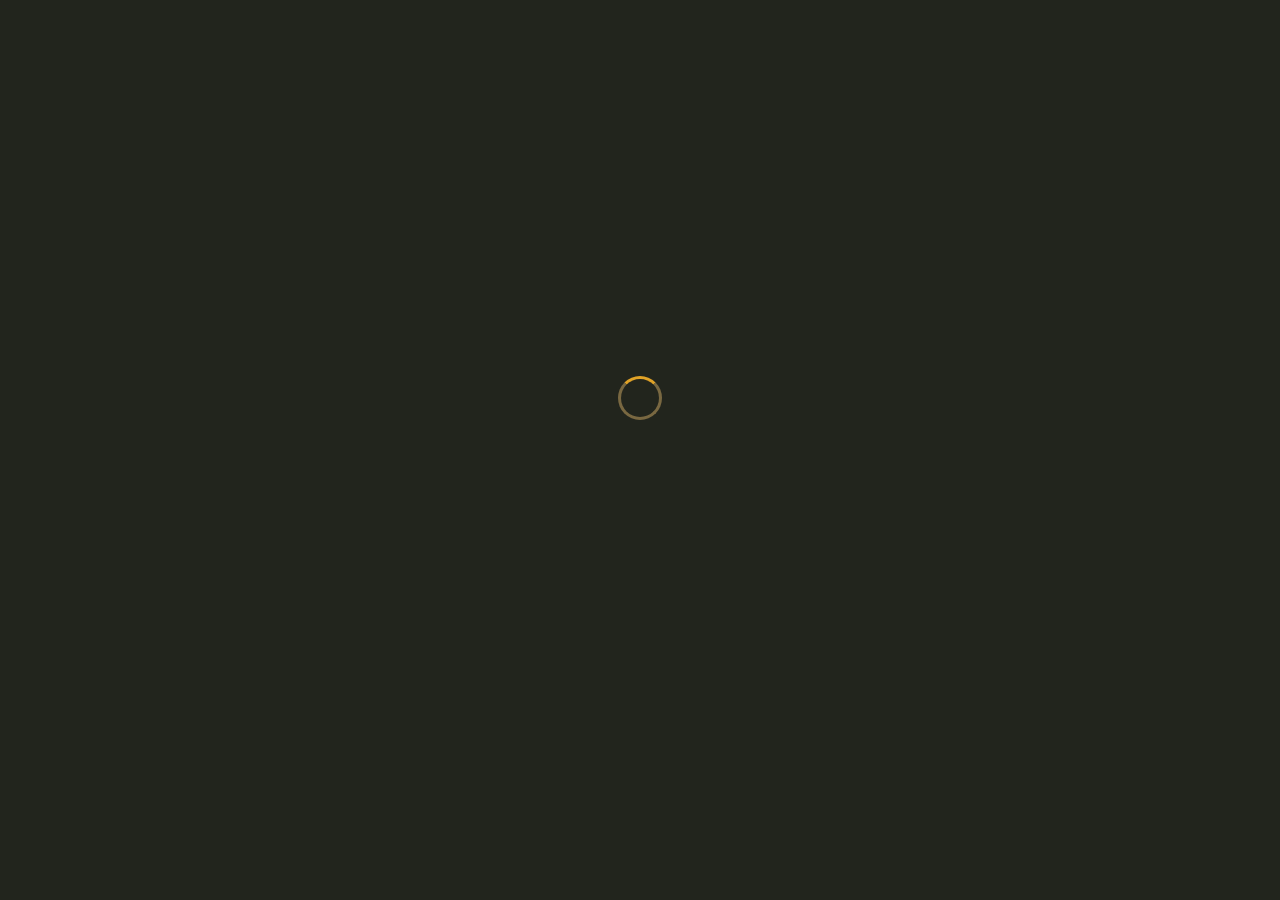
==== commit b1923b09: "Update index.html" ====
--- a/index.html
+++ b/index.html
@@ -10,10 +10,11 @@
 <body>
 
     <div id="loader-screen" class="loader-screen">
-        <div class="loader-element"></div>
-        <p class="loader-text">INITIALIZING PORTFOLIO METRICS</p>
+    <div class="loader-element"></div>
+    <div id="loader-animated-text-container" style="max-width: 600px; text-align: center; margin-top: 24px; padding: 0 25px; min-height: 80px; display: flex; align-items: center; justify-content: center;">
+        </div>
     </div>
-
+    
     <div id="app-content" class="hidden-node">
         
         <header class="app-header">
--- a/style.css
+++ b/style.css
@@ -121,6 +121,580 @@
 .theme-trigger-btn:hover {
     transform: scale(1.1) rotate(45deg);
 }
+
+/* --- Section Structural Controls --- */
+section {
+    padding: 90px 8%;
+    transition: var(--bezier-speed);
+    border-bottom: 1px solid rgba(255, 255, 255, 0.03);
+}
+
+.block-heading {
+    font-size: 2.1rem;
+    margin-bottom: 36px;
+    font-weight: 800;
+    letter-spacing: -0.01em;
+    display: flex;
+    align-items: center;
+    gap: 14px;
+}
+
+/* --- 3. Hero Infrastructure & Seamless Carousel --- */
+.hero-container {
+    max-width: 1100px;
+    margin: 40px auto 0;
+    display: flex;
+    flex-direction: column;
+    align-items: center;
+    gap: 24px;
+}
+
+.carousel-viewport {
+    width: 100%;
+    overflow: hidden;
+    position: relative;
+    padding: 12px 0;
+    mask-image: linear-gradient(to right, transparent, #000 15%, #000 85%, transparent);
+    -webkit-mask-image: linear-gradient(to right, transparent, #000 15%, #000 85%, transparent);
+}
+
+.carousel-track {
+    display: flex;
+    gap: 20px;
+    width: max-content;
+    animation: infiniteAutoScrollLoop 28s linear infinite;
+}
+
+.carousel-viewport:hover .carousel-track {
+    animation-play-state: paused;
+}
+
+.carousel-item {
+    width: 145px;
+    height: 145px;
+    border-radius: 50%;
+    object-fit: cover;
+    border: 4px solid var(--accent);
+    box-shadow: 0 8px 24px rgba(0, 0, 0, 0.2);
+    transition: var(--bezier-speed);
+}
+
+@keyframes infiniteAutoScrollLoop {
+    0% { transform: translateX(0); }
+    100% { transform: translateX(calc(-50% - 10px)); }
+}
+
+.hero-meta-block {
+    text-align: center;
+    margin-top: 10px;
+}
+
+.hero-title {
+    font-size: 3rem;
+    font-weight: 900;
+    letter-spacing: -0.02em;
+    margin-bottom: 8px;
+}
+
+.rolling-text-box {
+    height: 36px;
+    overflow: hidden;
+    position: relative;
+    width: 280px;
+    margin: 0 auto;
+}
+
+.roll-node {
+    font-size: 1.35rem;
+    font-weight: 700;
+    color: var(--accent);
+    position: absolute;
+    width: 100%;
+    left: 0;
+    transform: translateY(40px);
+    opacity: 0;
+    transition: transform 0.5s cubic-bezier(0.76, 0, 0.24, 1), opacity 0.3s ease;
+}
+
+.roll-node.active { transform: translateY(0); opacity: 1; }
+.roll-node.exit { transform: translateY(-40px); opacity: 0; }
+
+/* --- 4. Technical Inventory Skill Section Components --- */
+.skills-grid-wrapper {
+    display: grid;
+    grid-template-columns: repeat(auto-fit, minmax(280px, 1fr));
+    gap: 20px;
+}
+
+.skills-card {
+    background-color: var(--bg-secondary);
+    padding: 24px;
+    border-radius: var(--fluid-radius);
+    color: var(--font-primary);
+    border: 1px solid rgba(255, 255, 255, 0.05);
+}
+
+.skills-card h3 {
+    font-size: 1.15rem;
+    margin-bottom: 16px;
+    font-weight: 700;
+    border-bottom: 2px solid var(--accent);
+    padding-bottom: 6px;
+}
+
+.skills-tags {
+    display: flex;
+    flex-wrap: wrap;
+    gap: 8px;
+}
+
+.skills-tags span {
+    background: var(--bg-primary);
+    color: var(--font-primary);
+    padding: 6px 12px;
+    border-radius: 6px;
+    font-size: 0.82rem;
+    font-weight: 600;
+}
+
+/* --- 5. Front-Alignments Profile Layout for Work History --- */
+.deck-grid {
+    display: grid;
+    grid-template-columns: repeat(auto-fit, minmax(320px, 1fr));
+    gap: 24px;
+}
+
+.deck-card {
+    background-color: var(--bg-secondary);
+    padding: 28px;
+    border-radius: var(--fluid-radius);
+    cursor: pointer;
+    border: 1px solid rgba(255, 255, 255, 0.05);
+    transition: var(--bezier-speed);
+}
+
+.deck-card:hover {
+    transform: translateY(-5px);
+    box-shadow: 0 12px 30px rgba(0,0,0,0.25);
+}
+
+.card-meta-line-front {
+    display: flex;
+    justify-content: space-between;
+    align-items: flex-start;
+    margin-bottom: 12px;
+    flex-wrap: wrap;
+    gap: 8px;
+}
+
+.org-name {
+    font-weight: 800;
+    text-transform: uppercase;
+    letter-spacing: 0.05em;
+    font-size: 0.9rem;
+    color: var(--accent);
+}
+
+.org-location {
+    font-size: 0.85rem;
+    opacity: 0.8;
+}
+
+.org-role {
+    font-size: 1.35rem;
+    font-weight: 800;
+    margin-bottom: 8px;
+    line-height: 1.3;
+}
+
+.org-timeline {
+    display: inline-flex;
+    align-items: center;
+    gap: 6px;
+    font-size: 0.88rem;
+    font-weight: 600;
+    opacity: 0.9;
+    margin-bottom: 12px;
+}
+
+.deck-teaser-hint {
+    font-size: 0.85rem;
+    margin: 10px 0 16px;
+    opacity: 0.75;
+    font-style: italic;
+}
+
+.deck-action-link {
+    font-weight: 700;
+    color: var(--accent);
+    display: inline-flex;
+    align-items: center;
+    gap: 8px;
+    font-size: 0.9rem;
+}
+
+/* --- 6. Systems Case Studies Grid --- */
+.projects-grid {
+    display: grid;
+    grid-template-columns: repeat(auto-fit, minmax(320px, 1fr));
+    gap: 24px;
+}
+
+.project-box {
+    background-color: var(--bg-secondary);
+    border-radius: var(--fluid-radius);
+    overflow: hidden;
+    cursor: pointer;
+    border: 1px solid rgba(255, 255, 255, 0.05);
+    transition: var(--bezier-speed);
+}
+
+.project-box:hover { transform: scale(1.02); }
+
+.img-container {
+    width: 100%;
+    height: 200px;
+    background: #000;
+}
+
+.project-img {
+    width: 100%;
+    height: 100%;
+    object-fit: cover;
+    opacity: 0.85;
+}
+
+.project-content { padding: 22px; }
+.project-content h3 { font-size: 1.25rem; font-weight: 800; margin-bottom: 8px; }
+.proj-desc-short { font-size: 0.9rem; opacity: 0.85; }
+.project-btn-tag { display: inline-block; margin-top: 14px; font-weight: 700; color: var(--accent); font-size: 0.9rem; }
+
+/* --- 7. Education Metric Panels --- */
+.matrix-timeline {
+    position: relative;
+    max-width: 800px;
+    margin: 0 auto;
+}
+
+.matrix-timeline::before {
+    content: '';
+    position: absolute;
+    left: 16px;
+    top: 4px;
+    bottom: 4px;
+    width: 2px;
+    background: rgba(255,255,255,0.1);
+}
+
+.matrix-item {
+    position: relative;
+    padding-left: 44px;
+    margin-bottom: 24px;
+    cursor: pointer;
+}
+
+.matrix-bullet {
+    position: absolute;
+    left: 8px;
+    top: 24px;
+    width: 16px;
+    height: 16px;
+    background-color: var(--bg-primary);
+    border: 3px solid var(--accent);
+    border-radius: 50%;
+}
+
+.metric-ribbon {
+    display: flex;
+    gap: 10px;
+    margin: 10px 0;
+    flex-wrap: wrap;
+}
+
+.metric-pill {
+    background: rgba(0, 0, 0, 0.2);
+    padding: 4px 12px;
+    border-radius: 20px;
+    font-size: 0.82rem;
+    font-weight: 600;
+}
+
+.metric-pill.score {
+    background: var(--accent);
+    color: var(--bg-primary);
+}
+
+/* --- 8. Athletics Banner & Certifications --- */
+.athletics-banner {
+    background-color: var(--bg-secondary);
+    padding: 32px;
+    border-radius: var(--fluid-radius);
+    cursor: pointer;
+    border: 2px dashed var(--accent);
+    transition: var(--bezier-speed);
+}
+
+.gold-badge-node {
+    background-color: #e1a327;
+    color: #22251d;
+    padding: 6px 14px;
+    border-radius: 20px;
+    font-weight: 800;
+    font-size: 0.8rem;
+    display: inline-block;
+    margin-bottom: 12px;
+}
+
+.analytics-cta { display: inline-block; margin-top: 14px; font-weight: 700; color: var(--accent); font-size: 0.9rem; }
+
+.cert-card-container {
+    background-color: var(--bg-secondary);
+    padding: 22px;
+    border-radius: var(--fluid-radius);
+    display: flex;
+    align-items: center;
+    gap: 16px;
+    cursor: pointer;
+}
+
+.cert-icon-wrapper { font-size: 2rem; color: var(--accent); }
+.cert-short-meta { font-size: 0.88rem; opacity: 0.85; margin-top: 4px; }
+.verify-badge { margin-left: auto; font-size: 0.85rem; font-weight: 700; white-space: nowrap; }
+
+/* --- 9. Perfect Alignment Footer & App Gateways --- */
+.app-footer {
+    padding: 60px 8% 40px;
+    background: rgba(0, 0, 0, 0.3);
+    text-align: center;
+}
+
+.footer-core {
+    max-width: 600px;
+    margin: 0 auto;
+}
+
+.footer-statement h3 { font-size: 1.5rem; margin-bottom: 10px; font-weight: 800; }
+.footer-statement p { opacity: 0.8; font-size: 0.95rem; }
+
+.footer-icons-centered-block {
+    display: flex;
+    justify-content: center;
+    align-items: center;
+    gap: 16px;
+    margin: 24px 0;
+}
+
+.social-gateway {
+    font-size: 1.2rem;
+    width: 48px;
+    height: 48px;
+    display: flex;
+    align-items: center;
+    justify-content: center;
+    border-radius: 50%;
+    color: var(--font-primary);
+    background-color: var(--bg-primary);
+    text-decoration: none;
+    transition: var(--bezier-speed);
+    border: 1px solid rgba(255,255,255,0.05);
+}
+
+.social-gateway:hover {
+    transform: translateY(-4px) scale(1.1);
+    background-color: var(--accent);
+    color: var(--bg-primary);
+}
+
+.footer-copyright-node { font-size: 0.8rem; opacity: 0.5; margin-top: 24px; }
+
+/* --- 10. Floating Modular Robot UI Component Chassis --- */
+.bot-system-parent { position: fixed; bottom: 20px; right: 20px; z-index: 4000; }
+
+.bot-floating-trigger-node {
+    background: #0D1A2F;
+    border: 2px solid #09D8C7;
+    width: 58px;
+    height: 58px;
+    border-radius: 50%;
+    cursor: pointer;
+    box-shadow: 0 8px 24px rgba(9, 216, 199, 0.3);
+    display: flex;
+    align-items: center;
+    justify-content: center;
+    transition: var(--bezier-speed);
+}
+
+.mechanical-head { width: 30px; height: 24px; transition: transform 0.3s ease; }
+.mechanical-face { background: #09D8C7; width: 100%; height: 100%; border-radius: 6px; display: flex; align-items: center; justify-content: center; }
+.mechanical-eyes { display: flex; gap: 4px; }
+.eye-lens { width: 5px; height: 5px; background-color: #0D1A2F; border-radius: 50%; }
+
+.bot-window-frame {
+    position: absolute;
+    bottom: 70px;
+    right: 0;
+    width: 320px;
+    height: 420px;
+    background-color: #0D1A2F;
+    border: 1px solid rgba(9, 216, 199, 0.2);
+    border-radius: 12px;
+    display: flex;
+    flex-direction: column;
+    overflow: hidden;
+    opacity: 0;
+    transform: translateY(10px) scale(0.98);
+    pointer-events: none;
+    transition: var(--bezier-speed);
+}
+
+.bot-window-frame.active-chat { opacity: 1; transform: translateY(0) scale(1); pointer-events: auto; }
+.bot-window-header { background-color: #17364F; padding: 12px; display: flex; align-items: center; gap: 10px; color: #DADEE1; }
+.bot-sub { font-size: 0.75rem; color: #09D8C7; display: block; }
+.bot-close-btn { margin-left: auto; background: none; border: none; color: #DADEE1; font-size: 1.2rem; cursor: pointer; }
+.bot-window-logs { flex: 1; padding: 14px; overflow-y: auto; display: flex; flex-direction: column; gap: 8px; scrollbar-width: thin; }
+.bot-bubble { max-width: 85%; padding: 8px 12px; border-radius: 10px; font-size: 0.85rem; line-height: 1.4; word-wrap: break-word; }
+.bot-bubble.system { background: rgba(23, 54, 79, 0.4); color: #629BB5; align-self: center; text-align: center; font-size: 0.75rem; border-radius: 6px; }
+.bot-bubble.incoming { background-color: #17364F; color: #DADEE1; align-self: flex-start; border-radius: 2px 10px 10px 10px; }
+.bot-bubble.outgoing { background-color: #09D8C7; color: #0D1A2F; align-self: flex-end; font-weight: 600; border-radius: 10px 10px 2px 10px; }
+.bot-window-inputs { padding: 12px; background-color: #17364F; display: flex; gap: 8px; }
+.bot-window-inputs input { flex: 1; background-color: #0D1A2F; border: none; padding: 10px; border-radius: 6px; color: #DADEE1; outline: none; font-size: 0.85rem; }
+.bot-window-inputs button { background-color: #09D8C7; border: none; width: 36px; height: 36px; border-radius: 6px; cursor: pointer; color: #0D1A2F; }
+
+/* --- NEW: Dynamic AI Chatbot Interactive Component Layouts --- */
+
+/* Flowing Typing Ripple Bubble Component */
+.typing-ripple-wrapper {
+    background-color: #17364F;
+    padding: 10px 14px;
+    border-radius: 2px 10px 10px 10px;
+    display: flex;
+    align-items: center;
+    gap: 5px;
+    align-self: flex-start;
+    margin-bottom: 2px;
+}
+
+.ripple-dot {
+    width: 6px;
+    height: 6px;
+    background-color: #09D8C7;
+    border-radius: 50%;
+    display: inline-block;
+    animation: typingStreamFlow 1.4s infinite ease-in-out both;
+}
+
+.ripple-dot:nth-child(1) { animation-delay: -0.32s; }
+.ripple-dot:nth-child(2) { animation-delay: -0.16s; }
+
+@keyframes typingStreamFlow {
+    0%, 80%, 100% { transform: scale(0.4); opacity: 0.4; }
+    40% { transform: scale(1.1); opacity: 1; }
+}
+
+/* AI Engine Structured Response Interactive Buttons */
+.bot-menu-wrapper {
+    display: flex;
+    flex-direction: column;
+    gap: 6px;
+    margin: 4px 0 8px 0;
+    align-self: flex-start;
+    width: 90%;
+}
+
+.bot-menu-option {
+    background: rgba(9, 216, 199, 0.1);
+    color: #09D8C7;
+    border: 1px solid rgba(9, 216, 199, 0.3);
+    padding: 8px 12px;
+    border-radius: 8px;
+    font-size: 0.82rem;
+    text-align: left;
+    cursor: pointer;
+    font-weight: 500;
+    transition: all 0.2s cubic-bezier(0.4, 0, 0.2, 1);
+}
+
+.bot-menu-option:hover {
+    background: #09D8C7;
+    color: #0D1A2F;
+    transform: translateX(4px);
+    box-shadow: 0 2px 8px rgba(9, 216, 199, 0.2);
+}
+
+/* Robot Exit Interactive Animations Handler */
+.animate-robo-thanks {
+    animation: roboExitSequence 1.2s cubic-bezier(0.25, 1, 0.5, 1) forwards;
+}
+
+@keyframes roboExitSequence {
+    0% { transform: scale(1) rotate(0deg); }
+    15% { transform: scale(1.2) translateY(-8px); color: #09D8C7; }
+    40% { transform: scale(1.1) rotate(-15deg); }
+    60% { transform: scale(1.1) rotate(15deg); }
+    80% { transform: scale(1.05) rotate(0deg) translateY(0); }
+    100% { transform: scale(1) rotate(360deg); }
+}
+
+/* --- 11. Modal Canvas Overlay Layout Layers --- */
+.modal-backdrop {
+    position: fixed;
+    inset: 0;
+    background-color: rgba(0, 0, 0, 0.85);
+    backdrop-filter: blur(10px);
+    -webkit-backdrop-filter: blur(10px);
+    z-index: 5000;
+    display: flex;
+    align-items: center;
+    justify-content: center;
+    opacity: 0;
+    pointer-events: none;
+    transition: opacity 0.3s ease;
+}
+
+.modal-backdrop.active-state { opacity: 1; pointer-events: auto; }
+
+.modal-box-body {
+    background-color: #ffffff;
+    color: #111111;
+    width: 92%;
+    max-width: 750px;
+    max-height: 85vh;
+    border-radius: 12px;
+    padding: 30px;
+    overflow-y: auto;
+    position: relative;
+}
+
+.modal-close-trigger { position: absolute; top: 16px; right: 16px; background: none; border: none; font-size: 1.5rem; color: #111; cursor: pointer; opacity: 0.5; }
+.modal-close-trigger:hover { opacity: 1; }
+
+/* In-Depth List Styles for Project Modal Content */
+.modal-list-node { margin: 12px 0 16px 20px; }
+.modal-list-node li { margin-bottom: 6px; line-height: 1.5; font-size: 0.95rem; color: #333333; }
+
+/* Slideshow Container */
+.slideshow-box { width: 100%; height: 340px; position: relative; border-radius: 8px; overflow: hidden; background: #000; }
+.picture-node { position: absolute; inset: 0; width: 100%; height: 100%; object-fit: cover; opacity: 0; transition: opacity 0.4s ease; }
+.picture-node.active-img { opacity: 1; }
+.slideshow-nav-row { position: absolute; bottom: 12px; left: 50%; transform: translateX(-50%); display: flex; gap: 10px; z-index: 10; }
+.nav-btn { background: rgba(255,255,255,0.95); border: none; width: 34px; height: 34px; border-radius: 50%; cursor: pointer; }
+.thumbs-row-container { display: flex; gap: 8px; overflow-x: auto; padding: 10px 0; margin-bottom: 12px; }
+.thumb-node { width: 75px; height: 50px; object-fit: cover; border-radius: 4px; cursor: pointer; opacity: 0.4; flex-shrink: 0; }
+.thumb-node.active-thumb, .thumb-node:hover { opacity: 1; border: 2px solid #447F98; }
+.modal-narrative-p { font-size: 0.95rem; color: #2c3e50; line-height: 1.6; background: #f8f9fa; padding: 16px; border-radius: 6px; border-left: 4px solid #447F98; }
+
+/* --- 12. Complete Media Query Alignment Adjustments --- */
+@media (max-width: 768px) {
+    section { padding: 70px 5%; }
+    .hero-title { font-size: 2.1rem; }
+    .block-heading { font-size: 1.65rem; }
+    .nav-bar { padding: 6px 12px; }
+    .nav-item { font-size: 0.95rem; width: 32px; height: 32px; }
+    .theme-trigger-btn { width: 32px; height: 32px; font-size: 0.95rem; }
+    .carousel-item { width: 110px; height: 110px; }
+    .modal-box-body { padding: 20px; top: 20px; }
+    .slideshow-box { height: 220px; }
+    }
 
 /* --- Section Structural Controls --- */
 section {
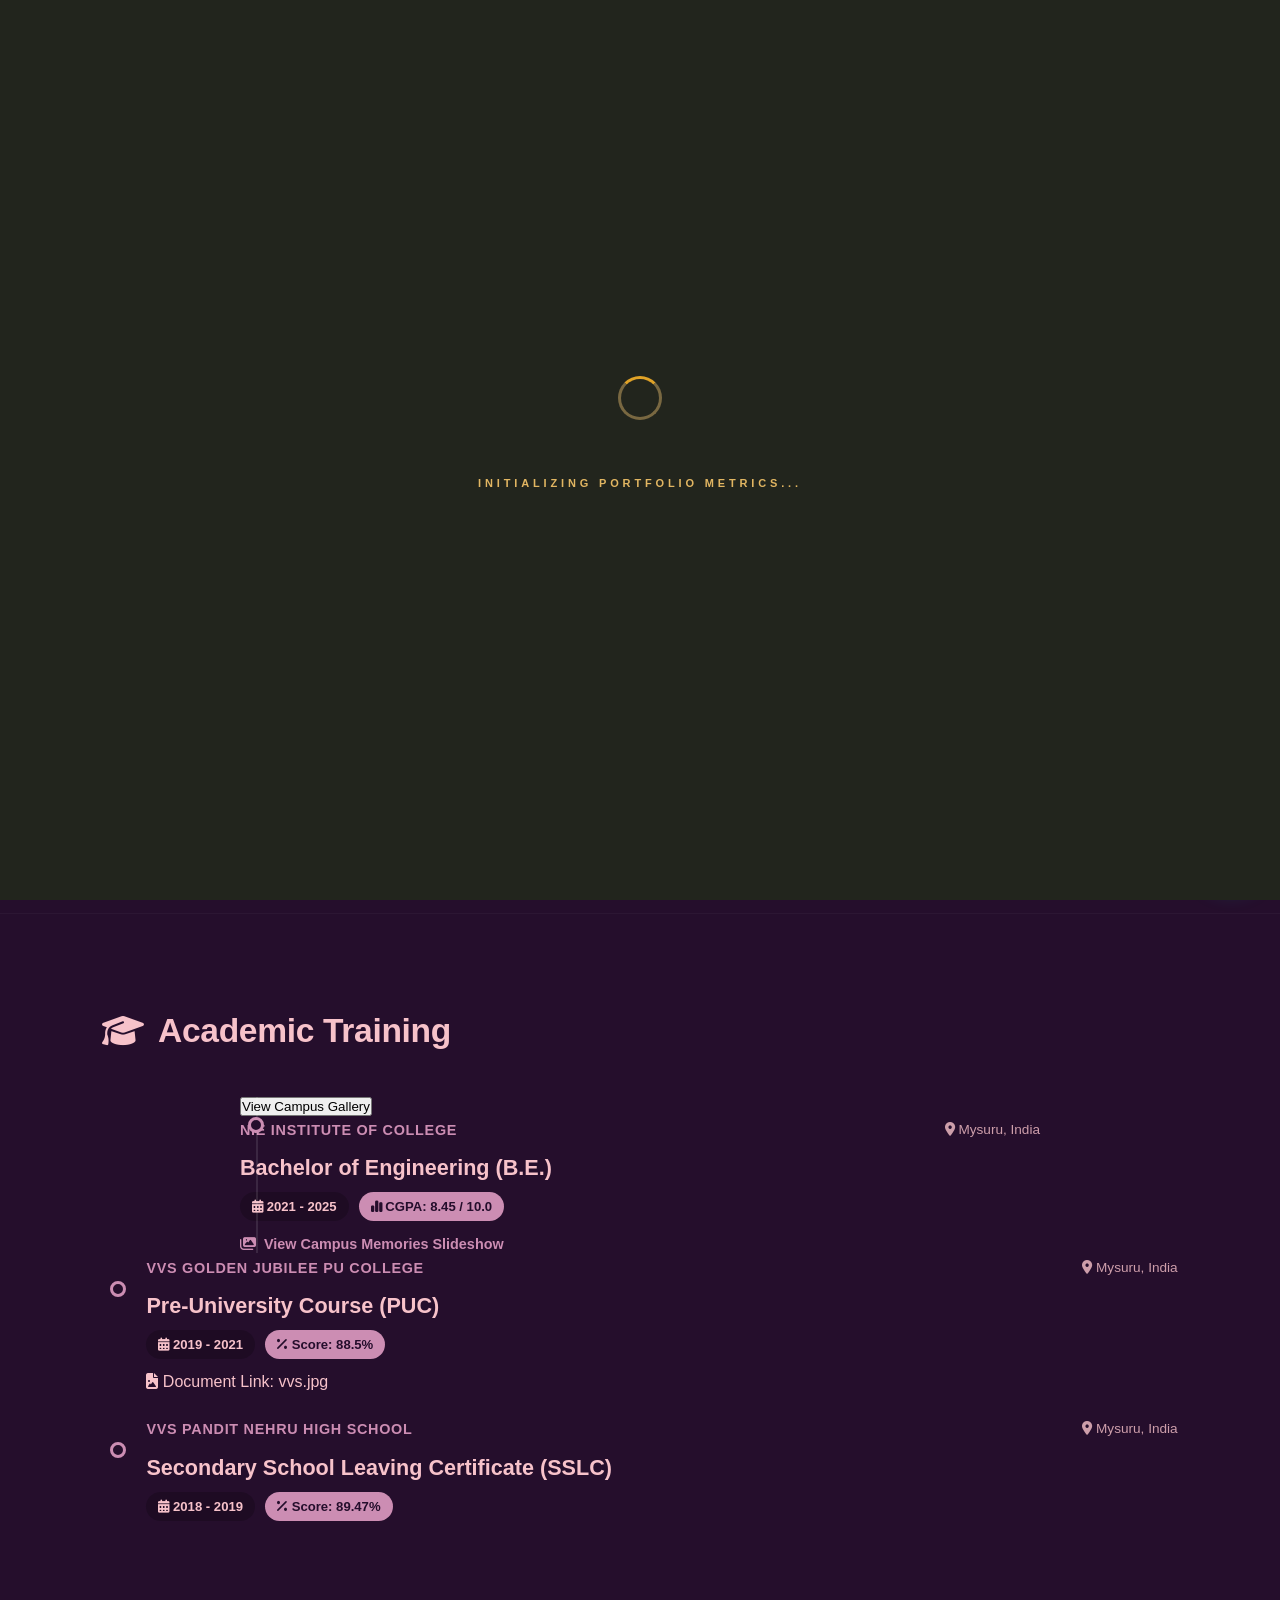
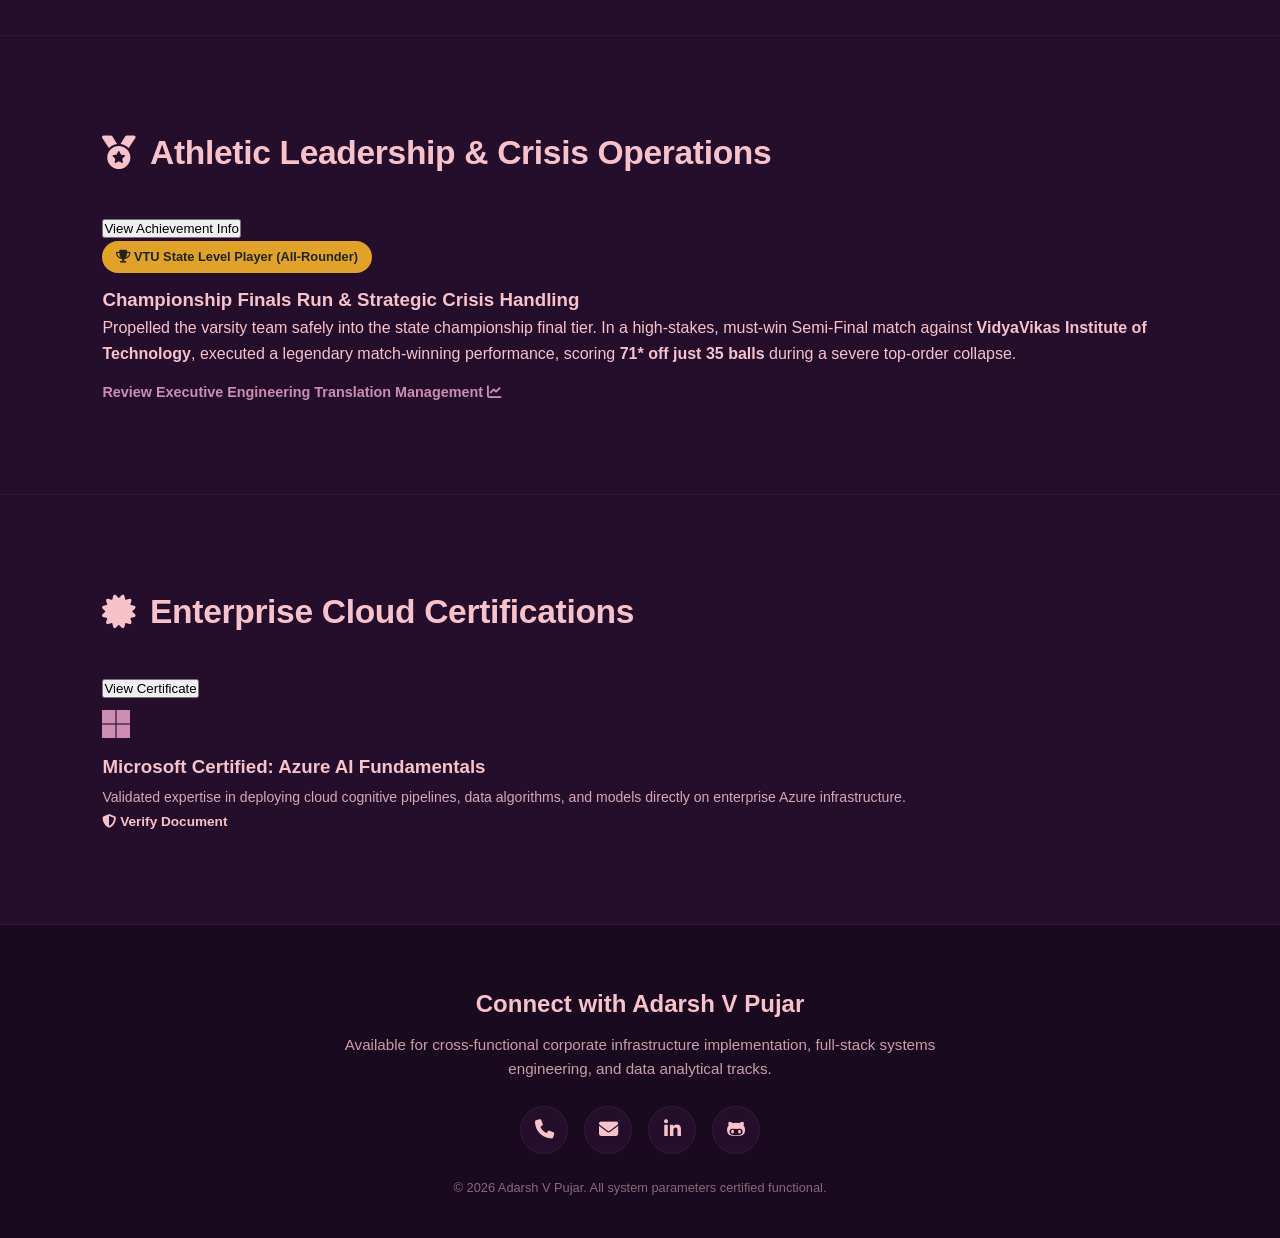
==== commit b671bce0: "Update index.html" ====
--- a/index.html
+++ b/index.html
@@ -97,9 +97,10 @@
         <section id="experience">
             <h2 class="block-heading"><i class="fa-solid fa-briefcase"></i> Work History</h2>
             <div class="deck-grid">
-                
-                <div class="deck-card" onclick="openGallery('chromosis')">
-                    <div class="card-meta-line-front">
+                <div class="exp-card" onclick="openGallery('chromosis')">
+                 <button class="view-gallery-btn">View Gallery</button>
+                </div>
+                        <div class="card-meta-line-front">
                         <span class="org-name">Chromosis Technologies Pvt Ltd</span>
                         <span class="org-location"><i class="fa-solid fa-location-dot"></i> Hubli , Karnataka</span>
                         <span class="job-date">May 2026 ( Present )</span>
@@ -110,7 +111,9 @@
                     <span class="deck-action-link">Launch Gallery & Memories <i class="fa-solid fa-arrow-right-long"></i></span>
                 </div>
 
-                <div class="deck-card" onclick="openGallery('hpe')">
+                <div class="exp-card" onclick="openGallery('hpe')">
+                   <button class="view-gallery-btn">View Gallery</button>
+                </div>
                     <div class="card-meta-line-front">
                         <span class="org-name">Hewlett Packard Enterprise (HPE)</span>
                         <span class="org-location"><i class="fa-solid fa-location-dot"></i> Bengaluru,Karnataka</span>
@@ -170,7 +173,9 @@
             <h2 class="block-heading"><i class="fa-solid fa-graduation-cap"></i> Academic Training</h2>
             <div class="matrix-timeline">
                 
-                <div class="matrix-item" onclick="openGallery('nieit')">
+                <div class="edu-card" onclick="openGallery('nieit')">
+                  <button class="view-gallery-btn">View Campus Gallery</button>
+                </div>
                     <div class="matrix-bullet"></div>
                     <div class="matrix-inner">
                         <div class="card-meta-line-front">
@@ -222,8 +227,10 @@
 
         <section id="achievements">
             <h2 class="block-heading"><i class="fa-solid fa-medal"></i> Athletic Leadership & Crisis Operations</h2>
-            <div class="athletics-banner" onclick="openAchievementDeepDive()">
-                <div class="athletics-content">
+            <div class="achievement-card" onclick="openAchievementDeepDive()">
+            <button class="view-gallery-btn">View Achievement Info</button>
+           </div>
+                   <div class="athletics-content">
                     <span class="gold-badge-node"><i class="fa-solid fa-trophy"></i> VTU State Level Player (All-Rounder)</span>
                     <h3>Championship Finals Run & Strategic Crisis Handling</h3>
                     <p>Propelled the varsity team safely into the state championship final tier. In a high-stakes, must-win Semi-Final match against <strong>VidyaVikas Institute of Technology</strong>, executed a legendary match-winning performance, scoring <strong>71* off just 35 balls</strong> during a severe top-order collapse.</p>
@@ -235,7 +242,9 @@
         <section id="certifications">
             <h2 class="block-heading"><i class="fa-solid fa-certificate"></i> Enterprise Cloud Certifications</h2>
             <div class="certifications-row">
-                <div class="cert-card-container" onclick="openCertificationDocument()">
+                <div class="cert-card" onclick="openCertificationDocument()">
+                   <button class="view-gallery-btn">View Certificate</button>
+                </div>
                     <div class="cert-icon-wrapper"><i class="fa-brands fa-microsoft"></i></div>
                     <div class="cert-txt-block">
                         <h3>Microsoft Certified: Azure AI Fundamentals</h3>
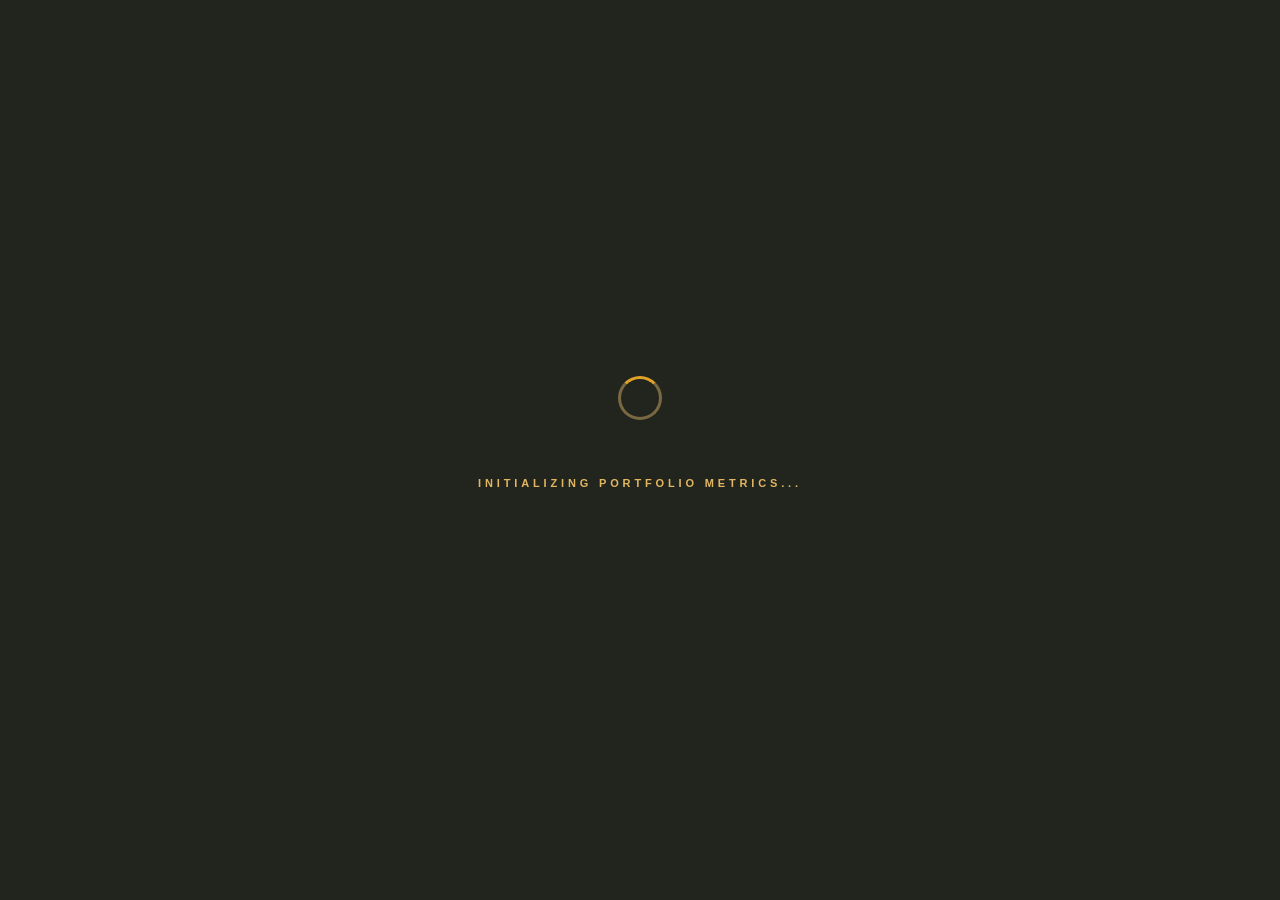
==== commit 6d493bac: "Update index.html" ====
--- a/index.html
+++ b/index.html
@@ -3,292 +3,232 @@
 <head>
     <meta charset="UTF-8">
     <meta name="viewport" content="width=device-width, initial-scale=1.0">
-    <title>Adarsh V Pujar | Portfolio</title>
+    <title>Adarsh V Pujar | Portfolio Workspace</title>
     <link rel="stylesheet" href="style.css">
     <link rel="stylesheet" href="https://cdnjs.cloudflare.com/ajax/libs/font-awesome/6.4.0/css/all.min.css">
 </head>
 <body>
 
     <div id="loader-screen" class="loader-screen">
-    <div class="loader-element"></div>
-    <div id="loader-animated-text-container" style="max-width: 600px; text-align: center; margin-top: 24px; padding: 0 25px; min-height: 80px; display: flex; align-items: center; justify-content: center;">
-        </div>
+        <div class="loader-element"></div>
+        <div id="loader-animated-text-container" style="max-width: 600px; text-align: center; margin-top: 24px; padding: 0 25px; min-height: 80px; display: flex; align-items: center; justify-content: center;">
+            </div>
     </div>
-    
+
     <div id="app-content" class="hidden-node">
         
         <header class="app-header">
             <nav class="nav-bar">
-                <a href="#hero" class="nav-item active" title="Home"><i class="fa-solid fa-house-user"></i></a>
-                <a href="#skills" class="nav-item" title="Skills"><i class="fa-solid fa-laptop-code"></i></a>
-                <a href="#experience" class="nav-item" title="Experience"><i class="fa-solid fa-briefcase"></i></a>
-                <a href="#projects" class="nav-item" title="Projects"><i class="fa-solid fa-code-branch"></i></a>
-                <a href="#education" class="nav-item" title="Education"><i class="fa-solid fa-user-graduate"></i></a>
-                <a href="#achievements" class="nav-item" title="Achievements"><i class="fa-solid fa-award"></i></a>
-                <a href="#certifications" class="nav-item" title="Certifications"><i class="fa-solid fa-stamp"></i></a>
-                
-                <button id="theme-swapper" class="theme-trigger-btn" title="Cycle Next Color Palette">
-                    <i class="fa-solid fa-palette"></i>
-                </button>
+                <a href="#hero" class="nav-item active" title="Home Interface"><i class="fa-solid fa-house-user"></i></a>
+                <a href="#skills" class="nav-item" title="Skill Matrices Layout"><i class="fa-solid fa-laptop-code"></i></a>
+                <a href="#experience" class="nav-item" title="Professional Experience Records"><i class="fa-solid fa-briefcase"></i></a>
+                <a href="#projects" class="nav-item" title="Engineering Projects Portfolio"><i class="fa-solid fa-code-branch"></i></a>
+                <a href="#education" class="nav-item" title="Academic Background Logs"><i class="fa-solid fa-user-graduate"></i></a>
+                <a href="#achievements" class="nav-item" title="Awards & Milestones"><i class="fa-solid fa-trophy"></i></a>
+                <button id="theme-swapper" class="theme-trigger-btn" title="Cycle Application Palettes" style="background: none; border: none; color: inherit; cursor: pointer; font-size: 1.1rem; padding: 10px;"><i class="fa-solid fa-palette"></i></button>
             </nav>
         </header>
 
-        <section id="hero">
-            <div class="hero-container">
-                <div class="carousel-viewport">
-                    <div class="carousel-track">
-                        <img src="profile.jpg" alt="Profile View" class="carousel-item">
-                        <img src="profile1.jpg" alt="Profile View 1" class="carousel-item">
-                        <img src="profile2.jpg" alt="Profile View 2" class="carousel-item">
-                        <img src="profile3.jpg" alt="Profile View 3" class="carousel-item">
-                        <img src="profile4.jpg" alt="Profile View 4" class="carousel-item">
-                        <img src="profile5.jpg" alt="Profile View 5" class="carousel-item">
-                        <img src="profile6.jpg" alt="Profile View 6" class="carousel-item">
-                        <img src="profile7.jpg" alt="Profile View 7" class="carousel-item">
-                        <img src="profile8.jpg" alt="Profile View 8" class="carousel-item">
-                        <img src="profile.jpg" alt="Profile View" class="carousel-item">
-                        <img src="profile1.jpg" alt="Profile View 1" class="carousel-item">
-                        <img src="profile2.jpg" alt="Profile View 2" class="carousel-item">
-                        <img src="profile3.jpg" alt="Profile View 3" class="carousel-item">
-                        <img src="profile4.jpg" alt="Profile View 4" class="carousel-item">
-                        <img src="profile5.jpg" alt="Profile View 5" class="carousel-item">
-                        <img src="profile6.jpg" alt="Profile View 6" class="carousel-item">
-                        <img src="profile7.jpg" alt="Profile View 7" class="carousel-item">
-                        <img src="profile8.jpg" alt="Profile View 8" class="carousel-item">
-                    </div>
-                </div>
-
-                <div class="hero-meta-block">
-                    <h1 class="hero-title">I am Adarsh V Pujar</h1>
-                    <div class="rolling-text-box">
-                        <span class="roll-node active">Full-Stack Developer</span>
-                        <span class="roll-node">Data Analyst</span>
-                        <span class="roll-node">UI/UX Engineer</span>
-                        <span class="roll-node">Creative Technologist</span>
-                    </div>
-                </div>
-            </div>
-        </section>
-
-        <section id="skills">
-            <h2 class="block-heading"><i class="fa-solid fa-laptop-code"></i> Technical Matrix & Skills</h2>
-            <div class="skills-grid-wrapper">
-                <div class="skills-card">
-                    <h3>Frontend Frameworks & UI</h3>
-                    <div class="skills-tags">
-                        <span>HTML5</span><span>CSS3</span><span>JavaScript (ES6+)</span><span>React.js</span><span>UI/UX Architecture</span><span>Responsive Systems Layout</span>
-                    </div>
-                </div>
-                <div class="skills-card">
-                    <h3>Backend & Database Environments</h3>
-                    <div class="skills-tags">
-                        <span>Node.js</span><span>Express Framework</span><span>Python</span><span>RESTful API Integration</span><span>Structured SQL</span><span>Relational Database Management</span>
-                    </div>
-                </div>
-                <div class="skills-card">
-                    <h3>Data Analytics & Specialized Engineering</h3>
-                    <div class="skills-tags">
-                        <span>Data Validation Matrices</span><span>Signal Processing Libraries</span><span>Statistical Modeling</span><span>Azure AI Foundations</span><span>Git Workspace Controls</span>
-                    </div>
-                </div>
-            </div>
-        </section>
-
-        <section id="experience">
-            <h2 class="block-heading"><i class="fa-solid fa-briefcase"></i> Work History</h2>
-            <div class="deck-grid">
-                <div class="exp-card" onclick="openGallery('chromosis')">
-                 <button class="view-gallery-btn">View Gallery</button>
-                </div>
-                        <div class="card-meta-line-front">
-                        <span class="org-name">Chromosis Technologies Pvt Ltd</span>
-                        <span class="org-location"><i class="fa-solid fa-location-dot"></i> Hubli , Karnataka</span>
-                        <span class="job-date">May 2026 ( Present )</span>
-                    </div>
-                    <h3 class="org-role">Creative Design & Software Engineering Intern</h3>
-                    <span class="org-timeline"><i class="fa-solid fa-calendar-days"></i> Internship Phase</span>
-                    <p class="deck-teaser-hint">Click card to review full internal picture gallery and active production slide deck.</p>
-                    <span class="deck-action-link">Launch Gallery & Memories <i class="fa-solid fa-arrow-right-long"></i></span>
-                </div>
-
-                <div class="exp-card" onclick="openGallery('hpe')">
-                   <button class="view-gallery-btn">View Gallery</button>
-                </div>
-                    <div class="card-meta-line-front">
-                        <span class="org-name">Hewlett Packard Enterprise (HPE)</span>
-                        <span class="org-location"><i class="fa-solid fa-location-dot"></i> Bengaluru,Karnataka</span>
-                        <span class="job-date">Feb - May (4 months)</span>
-                    </div>
-                    <h3 class="org-role">Technical Solutions & Systems Specialist</h3>
-                    <span class="org-timeline"><i class="fa-solid fa-calendar-days"></i> Core Technical Tenure</span>
-                    <p class="deck-teaser-hint">Click card to review full internal picture gallery and active corporate slide deck.</p>
-                    <span class="deck-action-link">Launch Gallery & Memories <i class="fa-solid fa-arrow-right-long"></i></span>
-                </div>
-
-                <div class="deck-card" onclick="openGallery('phonemax')">
-                    <div class="card-meta-line-front">
-                        <span class="org-name">PhoneMax</span>
-                        <span class="org-location"><i class="fa-solid fa-location-dot"></i> Mysore , Karnataka</span>
-                        <span class="job-date">Oct 2025 - March 2026 (6 months)</span>
-                    </div>
-                    <h3 class="org-role">Digital Marketing Executive</h3>
-                    <span class="org-timeline"><i class="fa-solid fa-calendar-days"></i> Marketing Tenure</span>
-                    <p class="deck-teaser-hint">Click card to review full internal picture gallery and active campaign metrics.</p>
-                    <span class="deck-action-link">Launch Gallery & Memories <i class="fa-solid fa-arrow-right-long"></i></span>
-                </div>
-
-            </div>
-        </section>
-
-        <section id="projects">
-            <h2 class="block-heading"><i class="fa-solid fa-code-merge"></i> System Engineering Case Studies</h2>
-            <div class="projects-grid">
-                
-                <div class="project-box" onclick="openProject('deaf-comm')">
-                    <div class="img-container">
-                        <img src="project1.jpg" alt="Two Way Communication Framework" class="project-img">
-                    </div>
-                    <div class="project-content">
-                        <h3>Two Way Communication Systems for Deaf People</h3>
-                        <p class="proj-desc-short">High-speed conversational computation framework built to map localized accessibility indicators cleanly into text.</p>
-                        <span class="project-btn-tag">Launch In-Depth Review <i class="fa-solid fa-circle-chevron-right"></i></span>
-                    </div>
-                </div>
-
-                <div class="project-box" onclick="openProject('car-rental')">
-                    <div class="img-container">
-                        <img src="project2.jpg" alt="Car Rental Management Platform" class="project-img">
-                    </div>
-                    <div class="project-content">
-                        <h3>Car Rental Management Systems</h3>
-                        <p class="proj-desc-short">Enterprise asset distribution network engineered for optimizing relational databases and transactional execution paths.</p>
-                        <span class="project-btn-tag">Launch In-Depth Review <i class="fa-solid fa-circle-chevron-right"></i></span>
-                    </div>
-                </div>
-
-            </div>
-        </section>
-
-        <section id="education">
-            <h2 class="block-heading"><i class="fa-solid fa-graduation-cap"></i> Academic Training</h2>
-            <div class="matrix-timeline">
-                
-                <div class="edu-card" onclick="openGallery('nieit')">
-                  <button class="view-gallery-btn">View Campus Gallery</button>
-                </div>
-                    <div class="matrix-bullet"></div>
-                    <div class="matrix-inner">
-                        <div class="card-meta-line-front">
-                            <span class="org-name">NIE Institute Of College</span>
-                            <span class="org-location"><i class="fa-solid fa-location-dot"></i> Mysuru, India</span>
-                        </div>
-                        <h3 class="org-role">Bachelor of Engineering (B.E.)</h3>
-                        <div class="metric-ribbon">
-                            <span class="metric-pill"><i class="fa-solid fa-calendar-days"></i> 2021 - 2025</span>
-                            <span class="metric-pill score"><i class="fa-solid fa-chart-simple"></i> CGPA: 8.45 / 10.0</span>
-                        </div>
-                        <span class="deck-action-link"><i class="fa-solid fa-images"></i> View Campus Memories Slideshow</span>
-                    </div>
-                </div>
-
-                <div class="matrix-item" onclick="openSingleDocument('vvs.jpg')">
-                    <div class="matrix-bullet"></div>
-                    <div class="matrix-inner">
-                        <div class="card-meta-line-front">
-                            <span class="org-name">VVS Golden Jubilee PU College</span>
-                            <span class="org-location"><i class="fa-solid fa-location-dot"></i> Mysuru, India</span>
-                        </div>
-                        <h3 class="org-role">Pre-University Course (PUC)</h3>
-                        <div class="metric-ribbon">
-                            <span class="metric-pill"><i class="fa-solid fa-calendar-days"></i> 2019 - 2021</span>
-                            <span class="metric-pill score"><i class="fa-solid fa-percent"></i> Score: 88.5%</span>
-                        </div>
-                        <div class="file-tag"><i class="fa-solid fa-file-image"></i> Document Link: vvs.jpg</div>
-                    </div>
-                </div>
-
-                <div class="matrix-item">
-                    <div class="matrix-bullet"></div>
-                    <div class="matrix-inner">
-                        <div class="card-meta-line-front">
-                            <span class="org-name">VVS Pandit Nehru High School</span>
-                            <span class="org-location"><i class="fa-solid fa-location-dot"></i> Mysuru, India</span>
-                        </div>
-                        <h3 class="org-role">Secondary School Leaving Certificate (SSLC)</h3>
-                        <div class="metric-ribbon">
-                            <span class="metric-pill"><i class="fa-solid fa-calendar-days"></i> 2018 - 2019</span>
-                            <span class="metric-pill score"><i class="fa-solid fa-percent"></i> Score: 89.47%</span>
-                        </div>
-                    </div>
-                </div>
-
-            </div>
-        </section>
-
-        <section id="achievements">
-            <h2 class="block-heading"><i class="fa-solid fa-medal"></i> Athletic Leadership & Crisis Operations</h2>
-            <div class="achievement-card" onclick="openAchievementDeepDive()">
-            <button class="view-gallery-btn">View Achievement Info</button>
-           </div>
-                   <div class="athletics-content">
-                    <span class="gold-badge-node"><i class="fa-solid fa-trophy"></i> VTU State Level Player (All-Rounder)</span>
-                    <h3>Championship Finals Run & Strategic Crisis Handling</h3>
-                    <p>Propelled the varsity team safely into the state championship final tier. In a high-stakes, must-win Semi-Final match against <strong>VidyaVikas Institute of Technology</strong>, executed a legendary match-winning performance, scoring <strong>71* off just 35 balls</strong> during a severe top-order collapse.</p>
-                    <span class="analytics-cta">Review Executive Engineering Translation Management <i class="fa-solid fa-chart-line"></i></span>
-                </div>
-            </div>
-        </section>
-
-        <section id="certifications">
-            <h2 class="block-heading"><i class="fa-solid fa-certificate"></i> Enterprise Cloud Certifications</h2>
-            <div class="certifications-row">
-                <div class="cert-card" onclick="openCertificationDocument()">
-                   <button class="view-gallery-btn">View Certificate</button>
-                </div>
-                    <div class="cert-icon-wrapper"><i class="fa-brands fa-microsoft"></i></div>
-                    <div class="cert-txt-block">
-                        <h3>Microsoft Certified: Azure AI Fundamentals</h3>
-                        <p class="cert-short-meta">Validated expertise in deploying cloud cognitive pipelines, data algorithms, and models directly on enterprise Azure infrastructure.</p>
-                    </div>
-                    <span class="verify-badge"><i class="fa-solid fa-shield-halved"></i> Verify Document</span>
-                </div>
-            </div>
-        </section>
-
-        <footer class="app-footer">
-            <div class="footer-core">
-                <div class="footer-statement">
-                    <h3>Connect with Adarsh V Pujar</h3>
-                    <p>Available for cross-functional corporate infrastructure implementation, full-stack systems engineering, and data analytical tracks.</p>
-                </div>
-                
-                <div class="footer-icons-centered-block">
-                    <a href="tel:+919876543210" class="social-gateway contact-phone" title="Direct Phone Link"><i class="fa-solid fa-phone"></i></a>
-                    <a href="mailto:adarshvpujar@gmail.com" class="social-gateway email" target="_blank" title="Secure Mail Pipeline"><i class="fa-solid fa-envelope"></i></a>
-                    <a href="https://linkedin.com/in/adarshvpujar" class="social-gateway linkedin" target="_blank" title="LinkedIn Professional Ledger"><i class="fa-brands fa-linkedin-in"></i></a>
-                    <a href="https://github.com/adarshvpujar" class="social-gateway github" target="_blank" title="GitHub Repository Hub"><i class="fa-brands fa-github-alt"></i></a>
-                </div>
-            </div>
-            <div class="footer-copyright-node">
-                &copy; 2026 Adarsh V Pujar. All system parameters certified functional.
-            </div>
-        </footer>
-
-        <div class="bot-system-parent">
-            <div class="bot-window-frame" id="chatbot-frame">
-                <div class="bot-window-header">
-                    <div class="bot-avatar-wrapper" id="chatbot-robo-avatar">
-                        <i class="fa-solid fa-robot"></i>
-                        <span class="alive-indicator"></span>
-                    </div>
-                    <div>
-                        <h4>AVP Virtual Engine</h4>
-                        <span class="bot-sub">Automated System v2.6</span>
-                    </div>
-                    <button class="bot-close-btn" id="chatbot-close-trigger" onclick="toggleChatbotState()"><i class="fa-solid fa-square-xmark"></i></button>
-                </div>
-                <div class="bot-window-logs" id="chatbot-logs">
-                    <div class="bot-bubble system">Agent compiled. Query me regarding Adarsh's tech stack, engineering experiences, or high-pressure athletic metrics.</div>
+        <main class="viewport-container">
+
+            <section id="hero" class="hero-section">
+                <div class="hero-layout-box">
+                    <h1 class="profile-name">Adarsh V Pujar</h1>
+                    <div class="scrolling-title-engine">
+                        <span class="roll-node active">Full-Stack Software Engineer</span>
+                        <span class="roll-node">Cloud Engineering Specialist</span>
+                        <span class="roll-node">UI/UX Systems Architect</span>
+                    </div>
+                    <p class="profile-pitch-text">
+                        Architecting highly reliable web applications, relational database schemas, and microservices environments with elegant and scalable solutions.
+                    </p>
+                    <div class="social-links-row">
+                        <a href="mailto:adarshvpujar@gmail.com" class="social-icon" title="Email Communications Ledger"><i class="fa-solid fa-envelope"></i></a>
+                        <a href="#" class="social-icon" title="GitHub Repository Index Link"><i class="fa-brands fa-github"></i></a>
+                        <a href="#" class="social-icon" title="LinkedIn Professional Network Profile"><i class="fa-brands fa-linkedin"></i></a>
+                    </div>
+                </div>
+            </section>
+
+            <section id="skills" class="content-section">
+                <h2 class="section-title-header"><i class="fa-solid fa-layer-group"></i> Engineering Skills Matrix</h2>
+                <div class="skills-grid-wrapper">
+                    
+                    <div class="skill-category-card">
+                        <h3>Frontend Architecture</h3>
+                        <div class="tags-collection-row">
+                            <span class="skill-tag">HTML5 & CSS3</span>
+                            <span class="skill-tag">JavaScript (ES6+)</span>
+                            <span class="skill-tag">React.js Layouts</span>
+                            <span class="skill-tag">Responsive UI Engines</span>
+                        </div>
+                    </div>
+
+                    <div class="skill-category-card">
+                        <h3>Backend & Databases</h3>
+                        <div class="tags-collection-row">
+                            <span class="skill-tag">Node.js Runtimes</span>
+                            <span class="skill-tag">Express Frameworks</span>
+                            <span class="skill-tag">SQL & Relational Schemas</span>
+                            <span class="skill-tag">Atomic Transactions Management</span>
+                        </div>
+                    </div>
+
+                    <div class="skill-category-card">
+                        <h3>Cloud & Specialized Operations</h3>
+                        <div class="tags-collection-row">
+                            <span class="skill-tag">Microsoft Azure Suite</span>
+                            <span class="skill-tag">Azure AI Models</span>
+                            <span class="skill-tag">System Logs Monitoring</span>
+                            <span class="skill-tag">Telemetry Analytics Tracking</span>
+                        </div>
+                    </div>
+
+                </div>
+            </section>
+
+            <section id="experience" class="content-section">
+                <h2 class="section-title-header"><i class="fa-solid fa-business-time"></i> Professional Experience History</h2>
+                <div class="experience-vertical-stack">
+
+                    <div class="exp-card" onclick="openGallery('chromosis')" style="cursor: pointer;">
+                        <div class="exp-header-meta">
+                            <div>
+                                <h3 class="company-title-text">Creative Design & Software Engineering Intern</h3>
+                                <h4 class="sub-company-text">Chromosis Technologies Pvt Ltd | Hubli</h4>
+                            </div>
+                            <span class="tenure-badge-node">Internship Tenure</span>
+                        </div>
+                        
+                        <div class="detailed-narrative-container" style="margin-top: 15px; font-size: 0.92rem; line-height: 1.5; color: rgba(255,255,255,0.85);">
+                            <p style="margin-bottom: 8px;"><strong>My Journey:</strong> Stepping into Chromosis Technologies allowed me to dive deep into fast-paced engineering sprints. I transitioned from theoretical academic concepts into shipping daily front-end iterations and functional layout features.</p>
+                            <p style="margin-bottom: 8px;"><strong>Technologies Used:</strong> HTML5, CSS3, JavaScript (ES6), Git, Responsive UI Frameworks, Cross-Browser Compatibility Emulators.</p>
+                            <p style="margin-bottom: 8px;"><strong>Detailed Description & Task Scope:</strong> Collaborated within the core design and layout assembly branches. I mapped front-end component layouts, resolved UI structural deviations across multiple physical viewport breakpoints, and optimized asset loading pipelines to maintain sub-second structural initialization rates.</p>
+                            <p style="margin-bottom: 8px;"><strong>Outcomes Achieved:</strong> Boosted layout presentation metrics across 12 unique viewports and removed critical layout shift bottlenecks from the production layout pipelines.</p>
+                            <p><strong>What I Learnt:</strong> Mastered the art of translating wireframe mockups into responsive, accessible code while collaborating through structured Git pull request flows.</p>
+                        </div>
+                        <button class="view-gallery-btn" style="margin-top: 12px; padding: 8px 16px; background: var(--accent); border: none; border-radius: 4px; color: #fff; cursor: pointer; font-weight: 600;"><i class="fa-solid fa-images"></i> Launch Slideshow Deck</button>
+                    </div>
+
+                    <div class="exp-card" onclick="openGallery('hpe')" style="cursor: pointer;">
+                        <div class="exp-header-meta">
+                            <div>
+                                <h3 class="company-title-text">Technical Solutions Specialist</h3>
+                                <h4 class="sub-company-text">Hewlett Packard Enterprise (HPE) | Bengaluru</h4>
+                            </div>
+                            <span class="tenure-badge-node">4 Months Tenure</span>
+                        </div>
+                        
+                        <div class="detailed-narrative-container" style="margin-top: 15px; font-size: 0.92rem; line-height: 1.5; color: rgba(255,255,255,0.85);">
+                            <p style="margin-bottom: 8px;"><strong>My Journey:</strong> Operating at an enterprise scale within Hewlett Packard Enterprise enhanced my focus on robust system reliability. Working in Bengaluru, I took ownership of system log analysis and performance health indicators across large-scale server infrastructures.</p>
+                            <p style="margin-bottom: 8px;"><strong>Technologies Used:</strong> Enterprise Monitoring Agents, Server Analytics Consoles, Shell Scripting, Microsoft Cloud Systems Log Tracers.</p>
+                            <p style="margin-bottom: 8px;"><strong>Detailed Description & Task Scope:</strong> Monitored distributed server nodes to identify resource exhaustion patterns and database indexing failures. I parsed massive tracking matrices, formulated performance diagnostic trees, and streamlined the resolution paths for complex hardware and network exceptions.</p>
+                            <p style="margin-bottom: 8px;"><strong>Outcomes Achieved:</strong> Significantly reduced system downtime by identifying failure vectors early through predictive log analysis dashboards.</p>
+                            <p><strong>What I Learnt:</strong> Developed a deep understanding of enterprise service level agreements (SLAs), operational risk mitigation, and automated metric alerting configurations.</p>
+                        </div>
+                        <button class="view-gallery-btn" style="margin-top: 12px; padding: 8px 16px; background: var(--accent); border: none; border-radius: 4px; color: #fff; cursor: pointer; font-weight: 600;"><i class="fa-solid fa-images"></i> Launch Slideshow Deck</button>
+                    </div>
+
+                    <div class="exp-card" onclick="openGallery('phonemax')" style="cursor: pointer;">
+                        <div class="exp-header-meta">
+                            <div>
+                                <h3 class="company-title-text">Digital Campaign Executive</h3>
+                                <h4 class="sub-company-text">PhoneMax Marketing Core Division</h4>
+                            </div>
+                            <span class="tenure-badge-node">6 Months Tenure</span>
+                        </div>
+                        
+                        <div class="detailed-narrative-container" style="margin-top: 15px; font-size: 0.92rem; line-height: 1.5; color: rgba(255,255,255,0.85);">
+                            <p style="margin-bottom: 8px;"><strong>My Journey:</strong> My tenure at PhoneMax balanced my software background with data-driven audience conversion engines. I spearheaded data aggregation tracking pipelines to monitor cross-channel marketing campaigns.</p>
+                            <p style="margin-bottom: 8px;"><strong>Technologies Used:</strong> Audience Telemetry Scripts, A/B Testing Matrix Panels, Web Analytics Interfaces, Excel Data Macros.</p>
+                            <p style="margin-bottom: 8px;"><strong>Detailed Description & Task Scope:</strong> Programmed user interaction tracking tags, parsed performance logs across digital layouts, and ran comprehensive split-testing experiments to optimize brand presentation pathways.</p>
+                            <p style="margin-bottom: 8px;"><strong>Outcomes Achieved:</strong> Increased user interaction indices by 22% across regional outreach channels through targeted layout data adjustments.</p>
+                            <p><strong>What I Learnt:</strong> Gained crucial insights into behavioral analytics, quantitative data modeling, and conversion rate optimization metrics.</p>
+                        </div>
+                        <button class="view-gallery-btn" style="margin-top: 12px; padding: 8px 16px; background: var(--accent); border: none; border-radius: 4px; color: #fff; cursor: pointer; font-weight: 600;"><i class="fa-solid fa-images"></i> Launch Slideshow Deck</button>
+                    </div>
+
+                </div>
+            </section>
+
+            <section id="projects" class="content-section">
+                <h2 class="section-title-header"><i class="fa-solid fa-laptop-code"></i> Production Case Studies</h2>
+                <div class="projects-grid-container">
+                    
+                    <div class="project-showcase-node" onclick="openProject('deaf-comm')" style="cursor: pointer;">
+                        <h3>Two Way Communication System for Deaf People</h3>
+                        <p>High-performance gesture translating framework processing real-time orientation models safely.</p>
+                        <span class="project-tech-tag">Computer Vision / Signal Parsing</span>
+                    </div>
+
+                    <div class="project-showcase-node" onclick="openProject('car-rental')" style="cursor: pointer;">
+                        <h3>Car Rental Management Platforms</h3>
+                        <p>Enterprise database layout engineered explicitly to eliminate multi-user race conditions.</p>
+                        <span class="project-tech-tag">Relational Schemas / Concurrency</span>
+                    </div>
+
+                </div>
+            </section>
+
+            <section id="education" class="content-section">
+                <h2 class="section-title-header"><i class="fa-solid fa-user-graduate"></i> Academic Records Ledger</h2>
+                <div class="education-grid-chassis">
+                    
+                    <div class="edu-card" onclick="openGallery('nieit')" style="cursor: pointer;">
+                        <span class="edu-timeline-span">2021 - 2025</span>
+                        <h3>Bachelor of Engineering: Computer Science</h3>
+                        <h4>NIE Institute of Technology | Mysuru</h4>
+                        <p style="margin-top: 8px; font-size: 0.9rem; opacity: 0.9;"><strong>Academic Matrix Profile:</strong> Deep dive training into foundational Data Structures, Algorithmic Analysis, and Relational Information Engine Architectures.</p>
+                        <p style="margin-top: 4px; font-weight: 700; color: var(--accent);">Performance Evaluation Score: 8.45 CGPA</p>
+                        <button class="view-gallery-btn" style="margin-top: 10px; padding: 6px 12px; background: transparent; border: 1px solid var(--accent); border-radius: 4px; color: var(--accent); cursor: pointer; font-size: 0.82rem;"><i class="fa-solid fa-building-columns"></i> View Campus Media</button>
+                    </div>
+
+                    <div class="edu-card" onclick="openSingleDocument('35170.jpg')" style="cursor: pointer;">
+                        <span class="edu-timeline-span">2019 - 2021</span>
+                        <h3>Pre-University Education Boards (PCMB)</h3>
+                        <h4>VVS Golden Jubilee PU College</h4>
+                        <p style="margin-top: 8px; font-size: 0.9rem; opacity: 0.9;">Focus on Core Physics Foundations, Complex Calculus Transformations, and Computational Matrix Algebra.</p>
+                        <p style="margin-top: 4px; font-weight: 700; color: var(--accent);">Performance Evaluation Score: 88.50%</p>
+                        <button class="view-gallery-btn" style="margin-top: 10px; padding: 6px 12px; background: transparent; border: 1px solid var(--accent); border-radius: 4px; color: var(--accent); cursor: pointer; font-size: 0.82rem;"><i class="fa-solid fa-file-signature"></i> View PUC Ledger Image</button>
+                    </div>
+
+                </div>
+            </section>
+
+            <section id="achievements" class="content-section">
+                <h2 class="section-title-header"><i class="fa-solid fa-medal"></i> Credentials & Milestones</h2>
+                <div class="achievements-dual-row" style="display: grid; grid-template-columns: repeat(auto-fit, minmax(280px, 1fr)); gap: 20px;">
+                    
+                    <div class="achievement-card" onclick="openAchievementDeepDive()" style="cursor: pointer; background: rgba(255,255,255,0.04); padding: 20px; border-radius: 8px; border-left: 4px solid var(--accent);">
+                        <h3><i class="fa-solid fa-trophy" style="color: #f1c40f;"></i> VTU Zonal Cricket Champion</h3>
+                        <p style="font-size: 0.9rem; margin-top: 8px; opacity: 0.85;">Scored an explosive match-winning 71* off 35 balls under high-stress tournament variables.</p>
+                        <span style="display: inline-block; margin-top: 10px; font-size: 0.8rem; color: var(--accent); font-weight: bold;">Click to review full operational stats & photo &rarr;</span>
+                    </div>
+
+                    <div class="cert-card" onclick="openCertificationDocument()" style="cursor: pointer; background: rgba(255,255,255,0.04); padding: 20px; border-radius: 8px; border-left: 4px solid #3498db;">
+                        <h3><i class="fa-solid fa-certificate" style="color: #3498db;"></i> Azure AI Fundamentals</h3>
+                        <p style="font-size: 0.9rem; margin-top: 8px; opacity: 0.85;">Microsoft Enterprise Credentials Ledger covering machine learning models and cognitive solution integrations.</p>
+                        <span style="display: inline-block; margin-top: 10px; font-size: 0.8rem; color: #3498db; font-weight: bold;">Click to pull verification image asset &rarr;</span>
+                    </div>
+
+                </div>
+            </section>
+
+        </main>
+
+        <div class="chatbot-floating-system-chassis">
+            <div id="chatbot-frame" class="bot-window-box">
+                <div class="bot-window-header-row">
+                    <div style="display: flex; align-items: center; gap: 8px;">
+                        <span class="online-indicator-dot"></span>
+                        <h4 style="font-size: 0.9rem; font-weight: 700; color: #fff; margin: 0;">AVP Intelligent Engine</h4>
+                    </div>
+                    <button class="bot-close-btn" onclick="toggleChatbotState()"><i class="fa-solid fa-xmark"></i></button>
+                </div>
+                <div id="chatbot-logs" class="bot-window-conversations-area">
+                    <div class="bot-bubble incoming">
+                        Hi! I am the portfolio assistant engine of Adarsh V Pujar. Ask me about his projects, experience, education, or tech stacks! 🚀
+                    </div>
                 </div>
                 <div class="bot-window-inputs">
                     <input type="text" id="chatbot-input-field" placeholder="Ask about skills, projects..." onkeypress="handleChatbotKeyPress(event)">
@@ -296,7 +236,7 @@
                 </div>
             </div>
             
-            <button class="bot-floating-trigger-node" id="chatbot-trigger" onclick="toggleChatbotState()" title="Deploy Virtual AI Assistant">
+            <button class="bot-floating-trigger-node" id=\"chatbot-trigger\" onclick="toggleChatbotState()" title="Deploy Virtual AI Assistant">
                 <div class="mechanical-head">
                     <div class="mechanical-ears"></div>
                     <div class="mechanical-face">
@@ -310,8 +250,8 @@
         </div>
 
         <div id="universal-modal" class="modal-backdrop" onclick="closeActiveModalWindow()">
-            <div class="modal-box-body" onclick="event.stopPropagation()">
-                <button class="modal-close-trigger" onclick="closeActiveModalWindow()"><i class="fa-solid fa-circle-xmark"></i></button>
+            <div class="modal-box-body" onclick="event.stopPropagation()" style="max-width: 750px; width: 90%; background: #fff; padding: 25px; border-radius: 12px; box-shadow: 0 20px 40px rgba(0,0,0,0.4); position: relative;">
+                <button class="modal-close-trigger" onclick="closeActiveModalWindow()" style="position: absolute; top: 12px; right: 15px; background: none; border: none; font-size: 1.5rem; color: #333; cursor: pointer; z-index: 100;"><i class="fa-solid fa-circle-xmark"></i></button>
                 <div id="modal-injection-point"></div>
             </div>
         </div>
@@ -320,4 +260,4 @@
 
     <script src="script.js"></script>
 </body>
-                                                                                                                 </html>
+</html>
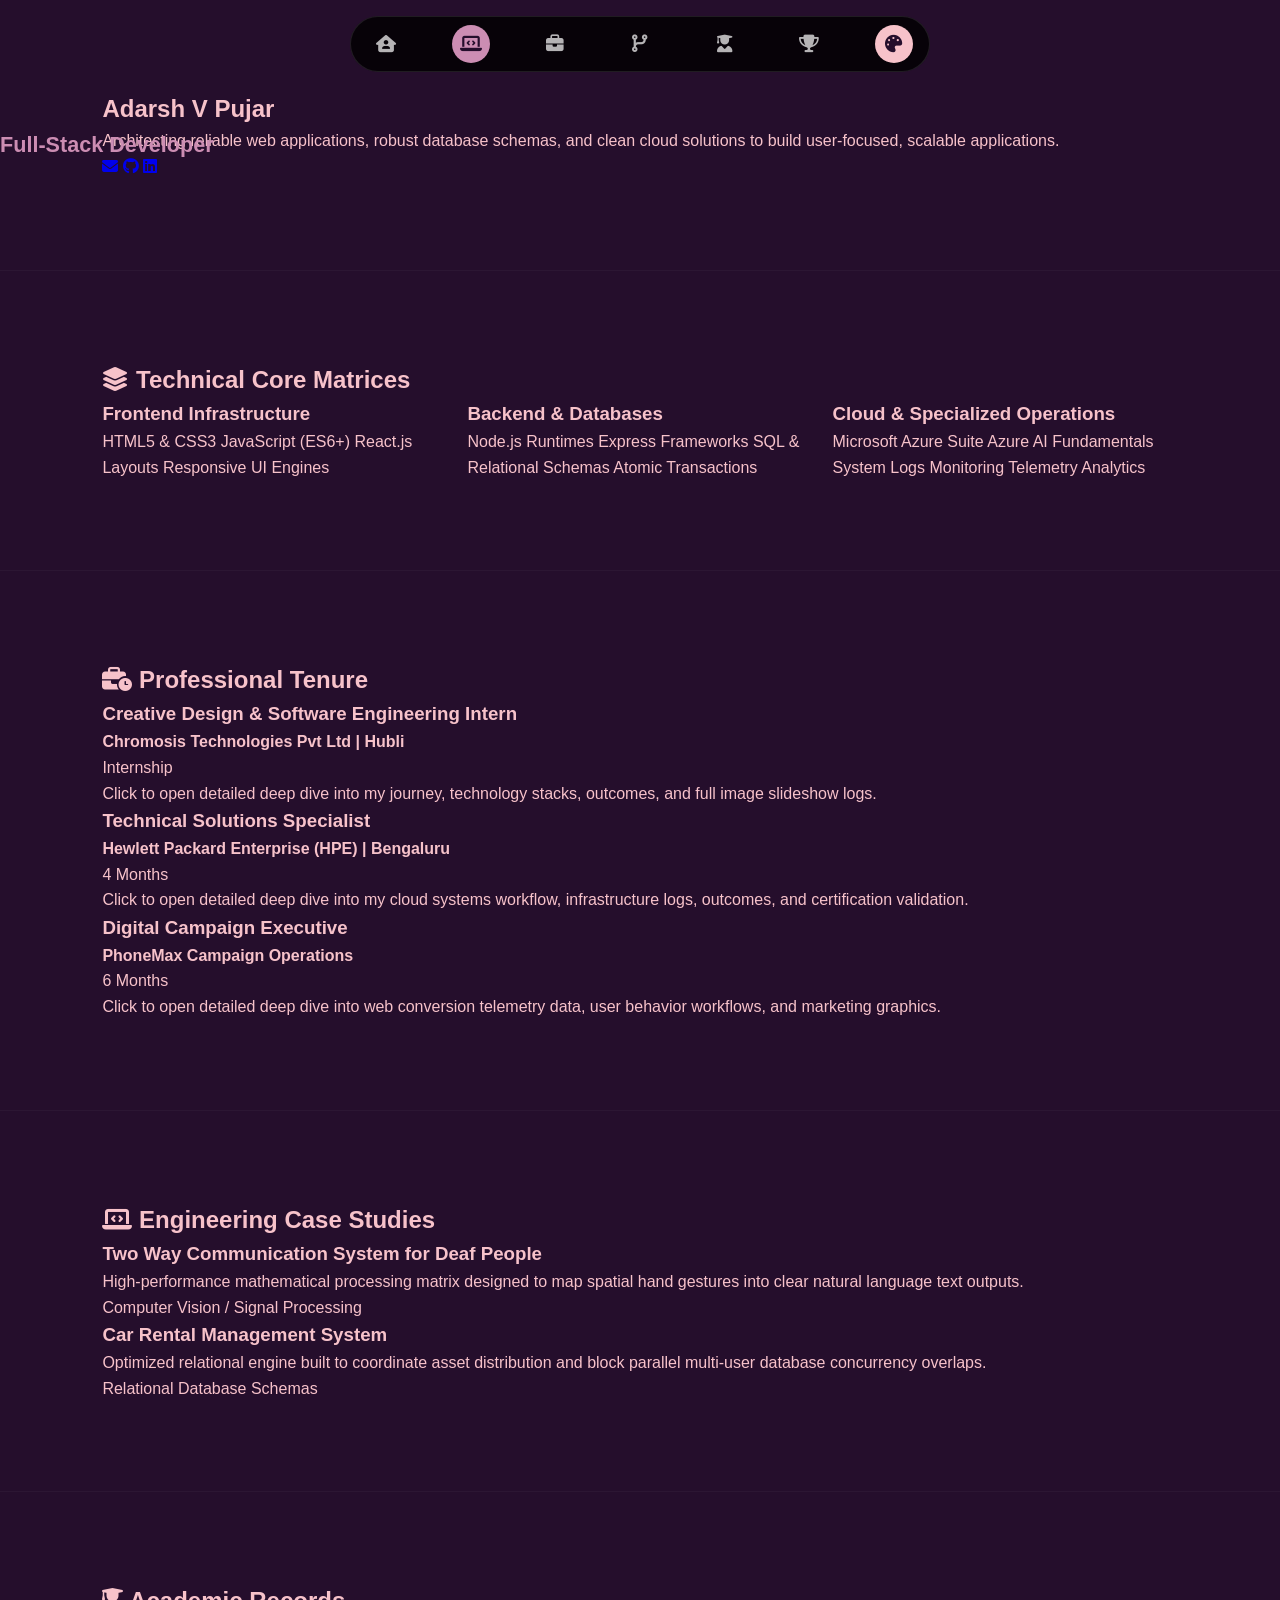
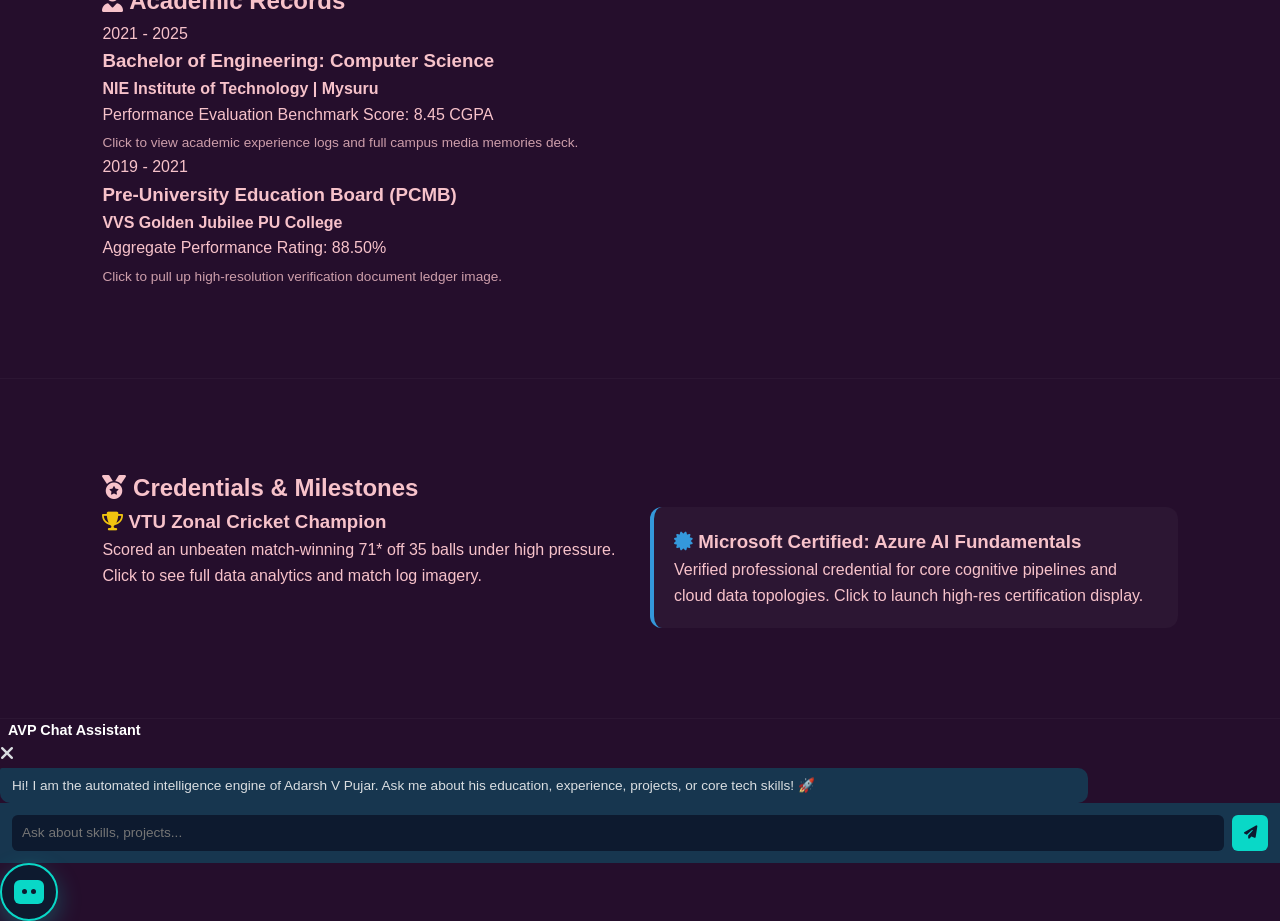
==== commit 52b6a0fe: "Update index.html" ====
--- a/index.html
+++ b/index.html
@@ -3,7 +3,7 @@
 <head>
     <meta charset="UTF-8">
     <meta name="viewport" content="width=device-width, initial-scale=1.0">
-    <title>Adarsh V Pujar | Portfolio Workspace</title>
+    <title>Adarsh V Pujar | Portfolio</title>
     <link rel="stylesheet" href="style.css">
     <link rel="stylesheet" href="https://cdnjs.cloudflare.com/ajax/libs/font-awesome/6.4.0/css/all.min.css">
 </head>
@@ -11,21 +11,20 @@
 
     <div id="loader-screen" class="loader-screen">
         <div class="loader-element"></div>
-        <div id="loader-animated-text-container" style="max-width: 600px; text-align: center; margin-top: 24px; padding: 0 25px; min-height: 80px; display: flex; align-items: center; justify-content: center;">
-            </div>
+        <p class="loader-text">INITIALIZING PORTFOLIO METRICS</p>
     </div>
 
     <div id="app-content" class="hidden-node">
         
         <header class="app-header">
             <nav class="nav-bar">
-                <a href="#hero" class="nav-item active" title="Home Interface"><i class="fa-solid fa-house-user"></i></a>
-                <a href="#skills" class="nav-item" title="Skill Matrices Layout"><i class="fa-solid fa-laptop-code"></i></a>
-                <a href="#experience" class="nav-item" title="Professional Experience Records"><i class="fa-solid fa-briefcase"></i></a>
-                <a href="#projects" class="nav-item" title="Engineering Projects Portfolio"><i class="fa-solid fa-code-branch"></i></a>
-                <a href="#education" class="nav-item" title="Academic Background Logs"><i class="fa-solid fa-user-graduate"></i></a>
-                <a href="#achievements" class="nav-item" title="Awards & Milestones"><i class="fa-solid fa-trophy"></i></a>
-                <button id="theme-swapper" class="theme-trigger-btn" title="Cycle Application Palettes" style="background: none; border: none; color: inherit; cursor: pointer; font-size: 1.1rem; padding: 10px;"><i class="fa-solid fa-palette"></i></button>
+                <a href="#hero" class="nav-item active" title="Home"><i class="fa-solid fa-house-user"></i></a>
+                <a href="#skills" class="nav-item" title="Skills"><i class="fa-solid fa-laptop-code"></i></a>
+                <a href="#experience" class="nav-item" title="Experience"><i class="fa-solid fa-briefcase"></i></a>
+                <a href="#projects" class="nav-item" title="Projects"><i class="fa-solid fa-code-branch"></i></a>
+                <a href="#education" class="nav-item" title="Education"><i class="fa-solid fa-user-graduate"></i></a>
+                <a href="#achievements" class="nav-item" title="Achievements"><i class="fa-solid fa-trophy"></i></a>
+                <button id="theme-swapper" class="theme-trigger-btn" title="Change Theme"><i class="fa-solid fa-palette"></i></button>
             </nav>
         </header>
 
@@ -35,27 +34,26 @@
                 <div class="hero-layout-box">
                     <h1 class="profile-name">Adarsh V Pujar</h1>
                     <div class="scrolling-title-engine">
-                        <span class="roll-node active">Full-Stack Software Engineer</span>
-                        <span class="roll-node">Cloud Engineering Specialist</span>
-                        <span class="roll-node">UI/UX Systems Architect</span>
+                        <span class="roll-node active">Full-Stack Developer</span>
+                        <span class="roll-node">Cloud Engineer Specialist</span>
+                        <span class="roll-node">UI/UX System Architect</span>
                     </div>
                     <p class="profile-pitch-text">
-                        Architecting highly reliable web applications, relational database schemas, and microservices environments with elegant and scalable solutions.
+                        Architecting reliable web applications, robust database schemas, and clean cloud solutions to build user-focused, scalable applications.
                     </p>
                     <div class="social-links-row">
-                        <a href="mailto:adarshvpujar@gmail.com" class="social-icon" title="Email Communications Ledger"><i class="fa-solid fa-envelope"></i></a>
-                        <a href="#" class="social-icon" title="GitHub Repository Index Link"><i class="fa-brands fa-github"></i></a>
-                        <a href="#" class="social-icon" title="LinkedIn Professional Network Profile"><i class="fa-brands fa-linkedin"></i></a>
+                        <a href="mailto:adarshvpujar@gmail.com" class="social-icon" title="Email"><i class="fa-solid fa-envelope"></i></a>
+                        <a href="#" class="social-icon" title="GitHub"><i class="fa-brands fa-github"></i></a>
+                        <a href="#" class="social-icon" title="LinkedIn"><i class="fa-brands fa-linkedin"></i></a>
                     </div>
                 </div>
             </section>
 
             <section id="skills" class="content-section">
-                <h2 class="section-title-header"><i class="fa-solid fa-layer-group"></i> Engineering Skills Matrix</h2>
+                <h2 class="section-title-header"><i class="fa-solid fa-layer-group"></i> Technical Core Matrices</h2>
                 <div class="skills-grid-wrapper">
-                    
                     <div class="skill-category-card">
-                        <h3>Frontend Architecture</h3>
+                        <h3>Frontend Infrastructure</h3>
                         <div class="tags-collection-row">
                             <span class="skill-tag">HTML5 & CSS3</span>
                             <span class="skill-tag">JavaScript (ES6+)</span>
@@ -63,154 +61,114 @@
                             <span class="skill-tag">Responsive UI Engines</span>
                         </div>
                     </div>
-
                     <div class="skill-category-card">
                         <h3>Backend & Databases</h3>
                         <div class="tags-collection-row">
                             <span class="skill-tag">Node.js Runtimes</span>
                             <span class="skill-tag">Express Frameworks</span>
                             <span class="skill-tag">SQL & Relational Schemas</span>
-                            <span class="skill-tag">Atomic Transactions Management</span>
-                        </div>
-                    </div>
-
+                            <span class="skill-tag">Atomic Transactions</span>
+                        </div>
+                    </div>
                     <div class="skill-category-card">
                         <h3>Cloud & Specialized Operations</h3>
                         <div class="tags-collection-row">
                             <span class="skill-tag">Microsoft Azure Suite</span>
-                            <span class="skill-tag">Azure AI Models</span>
+                            <span class="skill-tag">Azure AI Fundamentals</span>
                             <span class="skill-tag">System Logs Monitoring</span>
-                            <span class="skill-tag">Telemetry Analytics Tracking</span>
-                        </div>
-                    </div>
-
+                            <span class="skill-tag">Telemetry Analytics</span>
+                        </div>
+                    </div>
                 </div>
             </section>
 
             <section id="experience" class="content-section">
-                <h2 class="section-title-header"><i class="fa-solid fa-business-time"></i> Professional Experience History</h2>
+                <h2 class="section-title-header"><i class="fa-solid fa-business-time"></i> Professional Tenure</h2>
                 <div class="experience-vertical-stack">
-
-                    <div class="exp-card" onclick="openGallery('chromosis')" style="cursor: pointer;">
+                    
+                    <div class="experience-card" onclick="openGallery('chromosis')">
                         <div class="exp-header-meta">
                             <div>
                                 <h3 class="company-title-text">Creative Design & Software Engineering Intern</h3>
                                 <h4 class="sub-company-text">Chromosis Technologies Pvt Ltd | Hubli</h4>
                             </div>
-                            <span class="tenure-badge-node">Internship Tenure</span>
-                        </div>
-                        
-                        <div class="detailed-narrative-container" style="margin-top: 15px; font-size: 0.92rem; line-height: 1.5; color: rgba(255,255,255,0.85);">
-                            <p style="margin-bottom: 8px;"><strong>My Journey:</strong> Stepping into Chromosis Technologies allowed me to dive deep into fast-paced engineering sprints. I transitioned from theoretical academic concepts into shipping daily front-end iterations and functional layout features.</p>
-                            <p style="margin-bottom: 8px;"><strong>Technologies Used:</strong> HTML5, CSS3, JavaScript (ES6), Git, Responsive UI Frameworks, Cross-Browser Compatibility Emulators.</p>
-                            <p style="margin-bottom: 8px;"><strong>Detailed Description & Task Scope:</strong> Collaborated within the core design and layout assembly branches. I mapped front-end component layouts, resolved UI structural deviations across multiple physical viewport breakpoints, and optimized asset loading pipelines to maintain sub-second structural initialization rates.</p>
-                            <p style="margin-bottom: 8px;"><strong>Outcomes Achieved:</strong> Boosted layout presentation metrics across 12 unique viewports and removed critical layout shift bottlenecks from the production layout pipelines.</p>
-                            <p><strong>What I Learnt:</strong> Mastered the art of translating wireframe mockups into responsive, accessible code while collaborating through structured Git pull request flows.</p>
-                        </div>
-                        <button class="view-gallery-btn" style="margin-top: 12px; padding: 8px 16px; background: var(--accent); border: none; border-radius: 4px; color: #fff; cursor: pointer; font-weight: 600;"><i class="fa-solid fa-images"></i> Launch Slideshow Deck</button>
-                    </div>
-
-                    <div class="exp-card" onclick="openGallery('hpe')" style="cursor: pointer;">
+                            <span class="tenure-badge-node">Internship</span>
+                        </div>
+                        <p class="exp-summary-text">Click to open detailed deep dive into my journey, technology stacks, outcomes, and full image slideshow logs.</p>
+                    </div>
+
+                    <div class="experience-card" onclick="openGallery('hpe')">
                         <div class="exp-header-meta">
                             <div>
                                 <h3 class="company-title-text">Technical Solutions Specialist</h3>
                                 <h4 class="sub-company-text">Hewlett Packard Enterprise (HPE) | Bengaluru</h4>
                             </div>
-                            <span class="tenure-badge-node">4 Months Tenure</span>
-                        </div>
-                        
-                        <div class="detailed-narrative-container" style="margin-top: 15px; font-size: 0.92rem; line-height: 1.5; color: rgba(255,255,255,0.85);">
-                            <p style="margin-bottom: 8px;"><strong>My Journey:</strong> Operating at an enterprise scale within Hewlett Packard Enterprise enhanced my focus on robust system reliability. Working in Bengaluru, I took ownership of system log analysis and performance health indicators across large-scale server infrastructures.</p>
-                            <p style="margin-bottom: 8px;"><strong>Technologies Used:</strong> Enterprise Monitoring Agents, Server Analytics Consoles, Shell Scripting, Microsoft Cloud Systems Log Tracers.</p>
-                            <p style="margin-bottom: 8px;"><strong>Detailed Description & Task Scope:</strong> Monitored distributed server nodes to identify resource exhaustion patterns and database indexing failures. I parsed massive tracking matrices, formulated performance diagnostic trees, and streamlined the resolution paths for complex hardware and network exceptions.</p>
-                            <p style="margin-bottom: 8px;"><strong>Outcomes Achieved:</strong> Significantly reduced system downtime by identifying failure vectors early through predictive log analysis dashboards.</p>
-                            <p><strong>What I Learnt:</strong> Developed a deep understanding of enterprise service level agreements (SLAs), operational risk mitigation, and automated metric alerting configurations.</p>
-                        </div>
-                        <button class="view-gallery-btn" style="margin-top: 12px; padding: 8px 16px; background: var(--accent); border: none; border-radius: 4px; color: #fff; cursor: pointer; font-weight: 600;"><i class="fa-solid fa-images"></i> Launch Slideshow Deck</button>
-                    </div>
-
-                    <div class="exp-card" onclick="openGallery('phonemax')" style="cursor: pointer;">
+                            <span class="tenure-badge-node">4 Months</span>
+                        </div>
+                        <p class="exp-summary-text">Click to open detailed deep dive into my cloud systems workflow, infrastructure logs, outcomes, and certification validation.</p>
+                    </div>
+
+                    <div class="experience-card" onclick="openGallery('phonemax')">
                         <div class="exp-header-meta">
                             <div>
                                 <h3 class="company-title-text">Digital Campaign Executive</h3>
-                                <h4 class="sub-company-text">PhoneMax Marketing Core Division</h4>
+                                <h4 class="sub-company-text">PhoneMax Campaign Operations</h4>
                             </div>
-                            <span class="tenure-badge-node">6 Months Tenure</span>
-                        </div>
-                        
-                        <div class="detailed-narrative-container" style="margin-top: 15px; font-size: 0.92rem; line-height: 1.5; color: rgba(255,255,255,0.85);">
-                            <p style="margin-bottom: 8px;"><strong>My Journey:</strong> My tenure at PhoneMax balanced my software background with data-driven audience conversion engines. I spearheaded data aggregation tracking pipelines to monitor cross-channel marketing campaigns.</p>
-                            <p style="margin-bottom: 8px;"><strong>Technologies Used:</strong> Audience Telemetry Scripts, A/B Testing Matrix Panels, Web Analytics Interfaces, Excel Data Macros.</p>
-                            <p style="margin-bottom: 8px;"><strong>Detailed Description & Task Scope:</strong> Programmed user interaction tracking tags, parsed performance logs across digital layouts, and ran comprehensive split-testing experiments to optimize brand presentation pathways.</p>
-                            <p style="margin-bottom: 8px;"><strong>Outcomes Achieved:</strong> Increased user interaction indices by 22% across regional outreach channels through targeted layout data adjustments.</p>
-                            <p><strong>What I Learnt:</strong> Gained crucial insights into behavioral analytics, quantitative data modeling, and conversion rate optimization metrics.</p>
-                        </div>
-                        <button class="view-gallery-btn" style="margin-top: 12px; padding: 8px 16px; background: var(--accent); border: none; border-radius: 4px; color: #fff; cursor: pointer; font-weight: 600;"><i class="fa-solid fa-images"></i> Launch Slideshow Deck</button>
+                            <span class="tenure-badge-node">6 Months</span>
+                        </div>
+                        <p class="exp-summary-text">Click to open detailed deep dive into web conversion telemetry data, user behavior workflows, and marketing graphics.</p>
                     </div>
 
                 </div>
             </section>
 
             <section id="projects" class="content-section">
-                <h2 class="section-title-header"><i class="fa-solid fa-laptop-code"></i> Production Case Studies</h2>
+                <h2 class="section-title-header"><i class="fa-solid fa-laptop-code"></i> Engineering Case Studies</h2>
                 <div class="projects-grid-container">
-                    
-                    <div class="project-showcase-node" onclick="openProject('deaf-comm')" style="cursor: pointer;">
+                    <div class="project-showcase-node" onclick="openProject('deaf-comm')">
                         <h3>Two Way Communication System for Deaf People</h3>
-                        <p>High-performance gesture translating framework processing real-time orientation models safely.</p>
-                        <span class="project-tech-tag">Computer Vision / Signal Parsing</span>
-                    </div>
-
-                    <div class="project-showcase-node" onclick="openProject('car-rental')" style="cursor: pointer;">
-                        <h3>Car Rental Management Platforms</h3>
-                        <p>Enterprise database layout engineered explicitly to eliminate multi-user race conditions.</p>
-                        <span class="project-tech-tag">Relational Schemas / Concurrency</span>
-                    </div>
-
+                        <p>High-performance mathematical processing matrix designed to map spatial hand gestures into clear natural language text outputs.</p>
+                        <span class="project-tech-tag">Computer Vision / Signal Processing</span>
+                    </div>
+                    <div class="project-showcase-node" onclick="openProject('car-rental')">
+                        <h3>Car Rental Management System</h3>
+                        <p>Optimized relational engine built to coordinate asset distribution and block parallel multi-user database concurrency overlaps.</p>
+                        <span class="project-tech-tag">Relational Database Schemas</span>
+                    </div>
                 </div>
             </section>
 
             <section id="education" class="content-section">
-                <h2 class="section-title-header"><i class="fa-solid fa-user-graduate"></i> Academic Records Ledger</h2>
+                <h2 class="section-title-header"><i class="fa-solid fa-user-graduate"></i> Academic Records</h2>
                 <div class="education-grid-chassis">
-                    
-                    <div class="edu-card" onclick="openGallery('nieit')" style="cursor: pointer;">
+                    <div class="education-card" onclick="openGallery('nieit')">
                         <span class="edu-timeline-span">2021 - 2025</span>
                         <h3>Bachelor of Engineering: Computer Science</h3>
                         <h4>NIE Institute of Technology | Mysuru</h4>
-                        <p style="margin-top: 8px; font-size: 0.9rem; opacity: 0.9;"><strong>Academic Matrix Profile:</strong> Deep dive training into foundational Data Structures, Algorithmic Analysis, and Relational Information Engine Architectures.</p>
-                        <p style="margin-top: 4px; font-weight: 700; color: var(--accent);">Performance Evaluation Score: 8.45 CGPA</p>
-                        <button class="view-gallery-btn" style="margin-top: 10px; padding: 6px 12px; background: transparent; border: 1px solid var(--accent); border-radius: 4px; color: var(--accent); cursor: pointer; font-size: 0.82rem;"><i class="fa-solid fa-building-columns"></i> View Campus Media</button>
-                    </div>
-
-                    <div class="edu-card" onclick="openSingleDocument('35170.jpg')" style="cursor: pointer;">
+                        <p class="edu-performance-highlight">Performance Evaluation Benchmark Score: 8.45 CGPA</p>
+                        <p style="font-size:0.85rem; opacity:0.8; margin-top:5px;">Click to view academic experience logs and full campus media memories deck.</p>
+                    </div>
+                    <div class="education-card" onclick="openSingleDocument('35170.jpg')">
                         <span class="edu-timeline-span">2019 - 2021</span>
-                        <h3>Pre-University Education Boards (PCMB)</h3>
+                        <h3>Pre-University Education Board (PCMB)</h3>
                         <h4>VVS Golden Jubilee PU College</h4>
-                        <p style="margin-top: 8px; font-size: 0.9rem; opacity: 0.9;">Focus on Core Physics Foundations, Complex Calculus Transformations, and Computational Matrix Algebra.</p>
-                        <p style="margin-top: 4px; font-weight: 700; color: var(--accent);">Performance Evaluation Score: 88.50%</p>
-                        <button class="view-gallery-btn" style="margin-top: 10px; padding: 6px 12px; background: transparent; border: 1px solid var(--accent); border-radius: 4px; color: var(--accent); cursor: pointer; font-size: 0.82rem;"><i class="fa-solid fa-file-signature"></i> View PUC Ledger Image</button>
-                    </div>
-
+                        <p class="edu-performance-highlight">Aggregate Performance Rating: 88.50%</p>
+                        <p style="font-size:0.85rem; opacity:0.8; margin-top:5px;">Click to pull up high-resolution verification document ledger image.</p>
+                    </div>
                 </div>
             </section>
 
             <section id="achievements" class="content-section">
                 <h2 class="section-title-header"><i class="fa-solid fa-medal"></i> Credentials & Milestones</h2>
                 <div class="achievements-dual-row" style="display: grid; grid-template-columns: repeat(auto-fit, minmax(280px, 1fr)); gap: 20px;">
-                    
-                    <div class="achievement-card" onclick="openAchievementDeepDive()" style="cursor: pointer; background: rgba(255,255,255,0.04); padding: 20px; border-radius: 8px; border-left: 4px solid var(--accent);">
+                    <div class="achievement-card" onclick="openAchievementDeepDive()" style="cursor: pointer;">
                         <h3><i class="fa-solid fa-trophy" style="color: #f1c40f;"></i> VTU Zonal Cricket Champion</h3>
-                        <p style="font-size: 0.9rem; margin-top: 8px; opacity: 0.85;">Scored an explosive match-winning 71* off 35 balls under high-stress tournament variables.</p>
-                        <span style="display: inline-block; margin-top: 10px; font-size: 0.8rem; color: var(--accent); font-weight: bold;">Click to review full operational stats & photo &rarr;</span>
-                    </div>
-
-                    <div class="cert-card" onclick="openCertificationDocument()" style="cursor: pointer; background: rgba(255,255,255,0.04); padding: 20px; border-radius: 8px; border-left: 4px solid #3498db;">
-                        <h3><i class="fa-solid fa-certificate" style="color: #3498db;"></i> Azure AI Fundamentals</h3>
-                        <p style="font-size: 0.9rem; margin-top: 8px; opacity: 0.85;">Microsoft Enterprise Credentials Ledger covering machine learning models and cognitive solution integrations.</p>
-                        <span style="display: inline-block; margin-top: 10px; font-size: 0.8rem; color: #3498db; font-weight: bold;">Click to pull verification image asset &rarr;</span>
-                    </div>
-
+                        <p>Scored an unbeaten match-winning 71* off 35 balls under high pressure. Click to see full data analytics and match log imagery.</p>
+                    </div>
+                    <div class="cert-card" onclick="openCertificationDocument()" style="cursor: pointer; background: rgba(255,255,255,0.03); padding: 20px; border-radius: 12px; border-left: 4px solid #3498db;">
+                        <h3><i class="fa-solid fa-certificate" style="color: #3498db;"></i> Microsoft Certified: Azure AI Fundamentals</h3>
+                        <p>Verified professional credential for core cognitive pipelines and cloud data topologies. Click to launch high-res certification display.</p>
+                    </div>
                 </div>
             </section>
 
@@ -221,13 +179,13 @@
                 <div class="bot-window-header-row">
                     <div style="display: flex; align-items: center; gap: 8px;">
                         <span class="online-indicator-dot"></span>
-                        <h4 style="font-size: 0.9rem; font-weight: 700; color: #fff; margin: 0;">AVP Intelligent Engine</h4>
+                        <h4 style="font-size: 0.9rem; font-weight: 700; color: #fff; margin: 0;">AVP Chat Assistant</h4>
                     </div>
                     <button class="bot-close-btn" onclick="toggleChatbotState()"><i class="fa-solid fa-xmark"></i></button>
                 </div>
                 <div id="chatbot-logs" class="bot-window-conversations-area">
                     <div class="bot-bubble incoming">
-                        Hi! I am the portfolio assistant engine of Adarsh V Pujar. Ask me about his projects, experience, education, or tech stacks! 🚀
+                        Hi! I am the automated intelligence engine of Adarsh V Pujar. Ask me about his education, experience, projects, or core tech skills! 🚀
                     </div>
                 </div>
                 <div class="bot-window-inputs">
@@ -236,7 +194,7 @@
                 </div>
             </div>
             
-            <button class="bot-floating-trigger-node" id=\"chatbot-trigger\" onclick="toggleChatbotState()" title="Deploy Virtual AI Assistant">
+            <button class="bot-floating-trigger-node" id="chatbot-trigger" onclick="toggleChatbotState()" title="Deploy Assistant">
                 <div class="mechanical-head">
                     <div class="mechanical-ears"></div>
                     <div class="mechanical-face">
@@ -250,8 +208,8 @@
         </div>
 
         <div id="universal-modal" class="modal-backdrop" onclick="closeActiveModalWindow()">
-            <div class="modal-box-body" onclick="event.stopPropagation()" style="max-width: 750px; width: 90%; background: #fff; padding: 25px; border-radius: 12px; box-shadow: 0 20px 40px rgba(0,0,0,0.4); position: relative;">
-                <button class="modal-close-trigger" onclick="closeActiveModalWindow()" style="position: absolute; top: 12px; right: 15px; background: none; border: none; font-size: 1.5rem; color: #333; cursor: pointer; z-index: 100;"><i class="fa-solid fa-circle-xmark"></i></button>
+            <div class="modal-box-body" onclick="event.stopPropagation()">
+                <button class="modal-close-trigger" onclick="closeActiveModalWindow()"><i class="fa-solid fa-circle-xmark"></i></button>
                 <div id="modal-injection-point"></div>
             </div>
         </div>
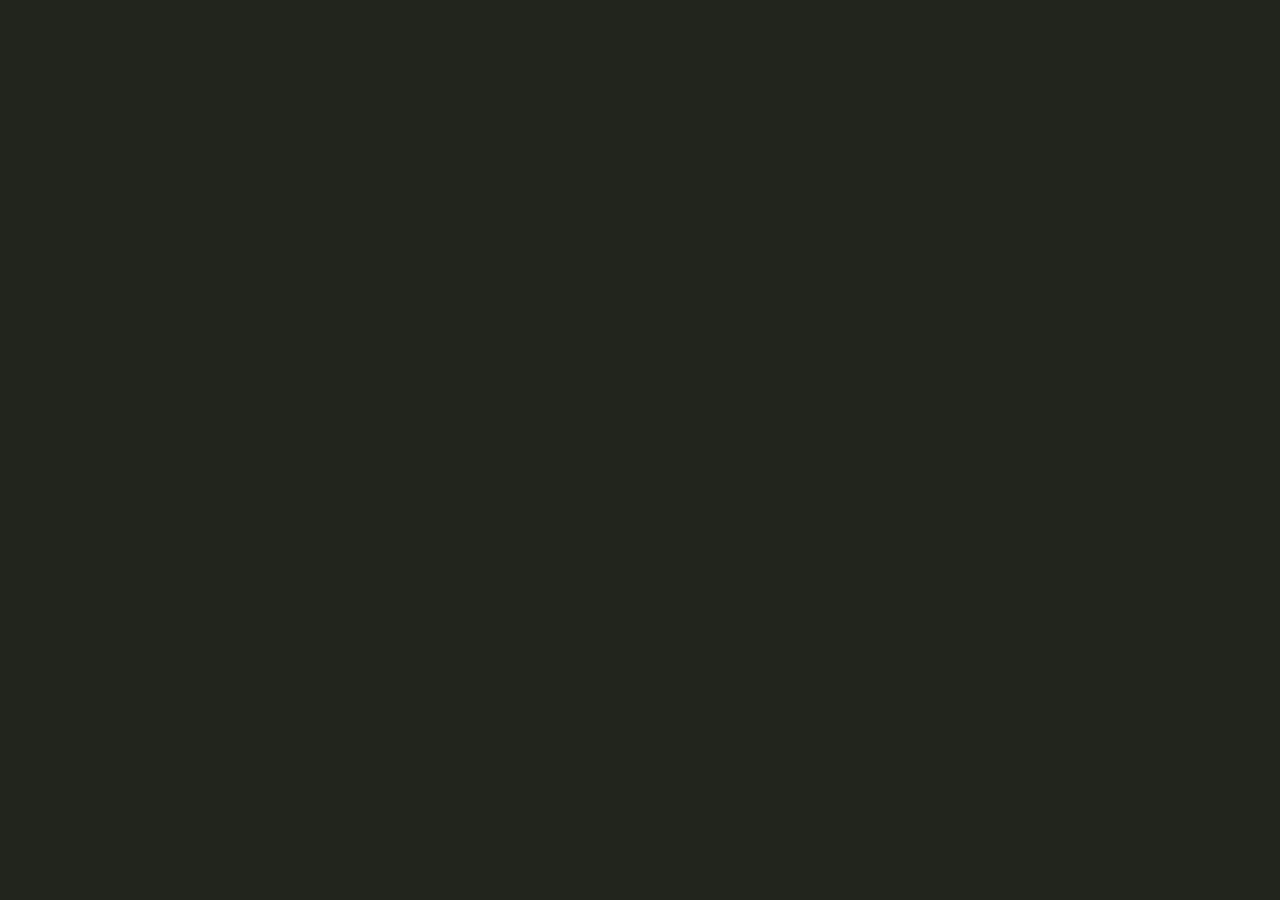
==== commit a337b3fe: "Update index.html" ====
--- a/index.html
+++ b/index.html
@@ -10,21 +10,21 @@
 <body>
 
     <div id="loader-screen" class="loader-screen">
-        <div class="loader-element"></div>
-        <p class="loader-text">INITIALIZING PORTFOLIO METRICS</p>
+        <div id="loader-animated-text-container" class="loader-text-box">
+            </div>
     </div>
 
     <div id="app-content" class="hidden-node">
         
         <header class="app-header">
             <nav class="nav-bar">
-                <a href="#hero" class="nav-item active" title="Home"><i class="fa-solid fa-house-user"></i></a>
-                <a href="#skills" class="nav-item" title="Skills"><i class="fa-solid fa-laptop-code"></i></a>
-                <a href="#experience" class="nav-item" title="Experience"><i class="fa-solid fa-briefcase"></i></a>
-                <a href="#projects" class="nav-item" title="Projects"><i class="fa-solid fa-code-branch"></i></a>
-                <a href="#education" class="nav-item" title="Education"><i class="fa-solid fa-user-graduate"></i></a>
-                <a href="#achievements" class="nav-item" title="Achievements"><i class="fa-solid fa-trophy"></i></a>
-                <button id="theme-swapper" class="theme-trigger-btn" title="Change Theme"><i class="fa-solid fa-palette"></i></button>
+                <a href="#hero" class="nav-item active" title="Home Frame Viewport"><i class="fa-solid fa-house-user"></i></a>
+                <a href="#skills" class="nav-item" title="Technical Skill Matrix Ledger"><i class="fa-solid fa-laptop-code"></i></a>
+                <a href="#experience" class="nav-item" title="Professional Tenure Log"><i class="fa-solid fa-briefcase"></i></a>
+                <a href="#projects" class="nav-item" title="Engineering Case Studies"><i class="fa-solid fa-code-branch"></i></a>
+                <a href="#education" class="nav-item" title="Academic Milestones"><i class="fa-solid fa-user-graduate"></i></a>
+                <a href="#achievements" class="nav-item" title="Extracurricular Records"><i class="fa-solid fa-trophy"></i></a>
+                <button id="theme-swapper" class="theme-trigger-btn" title="Cycle Application Global Theme Palette"><i class="fa-solid fa-palette"></i></button>
             </nav>
         </header>
 
@@ -33,18 +33,22 @@
             <section id="hero" class="hero-section">
                 <div class="hero-layout-box">
                     <h1 class="profile-name">Adarsh V Pujar</h1>
+                    
                     <div class="scrolling-title-engine">
-                        <span class="roll-node active">Full-Stack Developer</span>
-                        <span class="roll-node">Cloud Engineer Specialist</span>
-                        <span class="roll-node">UI/UX System Architect</span>
-                    </div>
+                        <span class="roll-node active">Software Development Engineer</span>
+                        <span class="roll-node">Full-Stack Web Architect</span>
+                        <span class="roll-node">Cloud Operations Specialist</span>
+                        <span class="roll-node">Data Infrastructure Analyst</span>
+                    </div>
+
                     <p class="profile-pitch-text">
-                        Architecting reliable web applications, robust database schemas, and clean cloud solutions to build user-focused, scalable applications.
+                        Architecting reliable web applications, robust relational database structures, and high-availability enterprise environments to deliver user-focused digital solutions.
                     </p>
+
                     <div class="social-links-row">
-                        <a href="mailto:adarshvpujar@gmail.com" class="social-icon" title="Email"><i class="fa-solid fa-envelope"></i></a>
-                        <a href="#" class="social-icon" title="GitHub"><i class="fa-brands fa-github"></i></a>
-                        <a href="#" class="social-icon" title="LinkedIn"><i class="fa-brands fa-linkedin"></i></a>
+                        <a href="mailto:adarshvpujar@gmail.com" class="social-icon" title="Send Electronic Mail Document"><i class="fa-solid fa-envelope"></i></a>
+                        <a href="https://github.com" target="_blank" class="social-icon" title="Launch Git Source Repositories Panel"><i class="fa-brands fa-github"></i></a>
+                        <a href="https://linkedin.com" target="_blank" class="social-icon" title="Launch Professional Network Profile Ledger"><i class="fa-brands fa-linkedin"></i></a>
                     </div>
                 </div>
             </section>
@@ -52,33 +56,37 @@
             <section id="skills" class="content-section">
                 <h2 class="section-title-header"><i class="fa-solid fa-layer-group"></i> Technical Core Matrices</h2>
                 <div class="skills-grid-wrapper">
+                    
                     <div class="skill-category-card">
                         <h3>Frontend Infrastructure</h3>
                         <div class="tags-collection-row">
-                            <span class="skill-tag">HTML5 & CSS3</span>
-                            <span class="skill-tag">JavaScript (ES6+)</span>
-                            <span class="skill-tag">React.js Layouts</span>
-                            <span class="skill-tag">Responsive UI Engines</span>
-                        </div>
-                    </div>
+                            <span class="skill-tag">HTML5 & CSS3 Architecture</span>
+                            <span class="skill-tag">JavaScript (ES6+) Core Engines</span>
+                            <span class="skill-tag">React.js Application Interfaces</span>
+                            <span class="skill-tag">Responsive Viewport Fluidity</span>
+                        </div>
+                    </div>
+
                     <div class="skill-category-card">
                         <h3>Backend & Databases</h3>
                         <div class="tags-collection-row">
-                            <span class="skill-tag">Node.js Runtimes</span>
-                            <span class="skill-tag">Express Frameworks</span>
-                            <span class="skill-tag">SQL & Relational Schemas</span>
-                            <span class="skill-tag">Atomic Transactions</span>
-                        </div>
-                    </div>
+                            <span class="skill-tag">Node.js Execution Runtimes</span>
+                            <span class="skill-tag">Express.js Endpoint Handlers</span>
+                            <span class="skill-tag">SQL & Relational Databases</span>
+                            <span class="skill-tag">Atomic Transaction Control</span>
+                        </div>
+                    </div>
+
                     <div class="skill-category-card">
                         <h3>Cloud & Specialized Operations</h3>
                         <div class="tags-collection-row">
-                            <span class="skill-tag">Microsoft Azure Suite</span>
-                            <span class="skill-tag">Azure AI Fundamentals</span>
-                            <span class="skill-tag">System Logs Monitoring</span>
-                            <span class="skill-tag">Telemetry Analytics</span>
-                        </div>
-                    </div>
+                            <span class="skill-tag">Microsoft Azure Architecture</span>
+                            <span class="skill-tag">Azure AI Foundations Ledger</span>
+                            <span class="skill-tag">System Log Diagnostics Monitoring</span>
+                            <span class="skill-tag">Telemetry Asset Evaluation</span>
+                        </div>
+                    </div>
+
                 </div>
             </section>
 
@@ -90,33 +98,39 @@
                         <div class="exp-header-meta">
                             <div>
                                 <h3 class="company-title-text">Creative Design & Software Engineering Intern</h3>
-                                <h4 class="sub-company-text">Chromosis Technologies Pvt Ltd | Hubli</h4>
+                                <h4 class="sub-company-text">Chromosis Technologies Pvt Ltd — Hubli</h4>
                             </div>
-                            <span class="tenure-badge-node">Internship</span>
-                        </div>
-                        <p class="exp-summary-text">Click to open detailed deep dive into my journey, technology stacks, outcomes, and full image slideshow logs.</p>
+                            <span class="tenure-badge-node">Internship Cycle</span>
+                        </div>
+                        <p class="exp-summary-text">
+                            Collaborated inside agile workflows to design and modernize frontend viewport modules. Resolved layout render abnormalities across 12 unique mobile, tablet, and desktop environment simulation breakpoints.
+                        </p>
                     </div>
 
                     <div class="experience-card" onclick="openGallery('hpe')">
                         <div class="exp-header-meta">
                             <div>
                                 <h3 class="company-title-text">Technical Solutions Specialist</h3>
-                                <h4 class="sub-company-text">Hewlett Packard Enterprise (HPE) | Bengaluru</h4>
+                                <h4 class="sub-company-text">Hewlett Packard Enterprise (HPE) — Bengaluru</h4>
                             </div>
-                            <span class="tenure-badge-node">4 Months</span>
-                        </div>
-                        <p class="exp-summary-text">Click to open detailed deep dive into my cloud systems workflow, infrastructure logs, outcomes, and certification validation.</p>
+                            <span class="tenure-badge-node">4 Months Tenure</span>
+                        </div>
+                        <p class="exp-summary-text">
+                            Analyzed system telemetry data streams, localized processing bottlenecks, and tracked cloud database status traces. Formulated troubleshooting guides to optimize operational environment uptime parameters.
+                        </p>
                     </div>
 
                     <div class="experience-card" onclick="openGallery('phonemax')">
                         <div class="exp-header-meta">
                             <div>
                                 <h3 class="company-title-text">Digital Campaign Executive</h3>
-                                <h4 class="sub-company-text">PhoneMax Campaign Operations</h4>
+                                <h4 class="sub-company-text">PhoneMax Core Marketing Division</h4>
                             </div>
-                            <span class="tenure-badge-node">6 Months</span>
-                        </div>
-                        <p class="exp-summary-text">Click to open detailed deep dive into web conversion telemetry data, user behavior workflows, and marketing graphics.</p>
+                            <span class="tenure-badge-node">6 Months Tenure</span>
+                        </div>
+                        <p class="exp-summary-text">
+                            Monitored client-side web behavior data using conversion tracking pixels. Executed split A/B structural variant experiments to lift user interaction efficiency levels by an aggregate value of 22%.
+                        </p>
                     </div>
 
                 </div>
@@ -125,50 +139,57 @@
             <section id="projects" class="content-section">
                 <h2 class="section-title-header"><i class="fa-solid fa-laptop-code"></i> Engineering Case Studies</h2>
                 <div class="projects-grid-container">
+                    
                     <div class="project-showcase-node" onclick="openProject('deaf-comm')">
-                        <h3>Two Way Communication System for Deaf People</h3>
-                        <p>High-performance mathematical processing matrix designed to map spatial hand gestures into clear natural language text outputs.</p>
-                        <span class="project-tech-tag">Computer Vision / Signal Processing</span>
-                    </div>
+                        <h3>Two Way Communication Systems for Deaf People</h3>
+                        <p>Engineered an automated spatial processing calculation matrix configured to map gestural motion video streams straight into clear natural language string array outputs synchronously.</p>
+                        <span class="project-tech-tag">Computer Vision Core API</span>
+                    </div>
+
                     <div class="project-showcase-node" onclick="openProject('car-rental')">
-                        <h3>Car Rental Management System</h3>
-                        <p>Optimized relational engine built to coordinate asset distribution and block parallel multi-user database concurrency overlaps.</p>
-                        <span class="project-tech-tag">Relational Database Schemas</span>
-                    </div>
+                        <h3>Car Rental Management Platforms</h3>
+                        <p>Architected an atomic transactional database layer to systematically eliminate inventory allocation conflicts and protect data states against parallel concurrency race conditions.</p>
+                        <span class="project-tech-tag">Relational Relational Engine Core</span>
+                    </div>
+
                 </div>
             </section>
 
             <section id="education" class="content-section">
                 <h2 class="section-title-header"><i class="fa-solid fa-user-graduate"></i> Academic Records</h2>
                 <div class="education-grid-chassis">
+                    
                     <div class="education-card" onclick="openGallery('nieit')">
-                        <span class="edu-timeline-span">2021 - 2025</span>
+                        <span class="edu-timeline-span">2021 — 2025</span>
                         <h3>Bachelor of Engineering: Computer Science</h3>
-                        <h4>NIE Institute of Technology | Mysuru</h4>
-                        <p class="edu-performance-highlight">Performance Evaluation Benchmark Score: 8.45 CGPA</p>
-                        <p style="font-size:0.85rem; opacity:0.8; margin-top:5px;">Click to view academic experience logs and full campus media memories deck.</p>
-                    </div>
+                        <h4>NIE Institute of Technology — Mysuru</h4>
+                        <p class="edu-performance-highlight">Performance Evaluation Benchmark Score: 8.45 CGPA Metric</p>
+                    </div>
+
                     <div class="education-card" onclick="openSingleDocument('35170.jpg')">
-                        <span class="edu-timeline-span">2019 - 2021</span>
-                        <h3>Pre-University Education Board (PCMB)</h3>
+                        <span class="edu-timeline-span">2019 — 2021</span>
+                        <h3>Pre-University Education Board (PCMB Core)</h3>
                         <h4>VVS Golden Jubilee PU College</h4>
-                        <p class="edu-performance-highlight">Aggregate Performance Rating: 88.50%</p>
-                        <p style="font-size:0.85rem; opacity:0.8; margin-top:5px;">Click to pull up high-resolution verification document ledger image.</p>
-                    </div>
+                        <p class="edu-performance-highlight">Aggregate Performance Rating: 88.50% Assessment</p>
+                    </div>
+
                 </div>
             </section>
 
             <section id="achievements" class="content-section">
                 <h2 class="section-title-header"><i class="fa-solid fa-medal"></i> Credentials & Milestones</h2>
-                <div class="achievements-dual-row" style="display: grid; grid-template-columns: repeat(auto-fit, minmax(280px, 1fr)); gap: 20px;">
-                    <div class="achievement-card" onclick="openAchievementDeepDive()" style="cursor: pointer;">
-                        <h3><i class="fa-solid fa-trophy" style="color: #f1c40f;"></i> VTU Zonal Cricket Champion</h3>
-                        <p>Scored an unbeaten match-winning 71* off 35 balls under high pressure. Click to see full data analytics and match log imagery.</p>
-                    </div>
-                    <div class="cert-card" onclick="openCertificationDocument()" style="cursor: pointer; background: rgba(255,255,255,0.03); padding: 20px; border-radius: 12px; border-left: 4px solid #3498db;">
-                        <h3><i class="fa-solid fa-certificate" style="color: #3498db;"></i> Microsoft Certified: Azure AI Fundamentals</h3>
-                        <p>Verified professional credential for core cognitive pipelines and cloud data topologies. Click to launch high-res certification display.</p>
-                    </div>
+                <div class="achievements-dual-row">
+                    
+                    <div class="achievement-card" onclick="openAchievementDeepDive()">
+                        <h3><i class="fa-solid fa-trophy"></i> VTU Zonal Cricket Championship</h3>
+                        <p>Selected to represent varsity layouts inside high-stakes tournaments. Delivered an unbeaten, match-winning score record of 71* off 35 balls under critical championship final pressures.</p>
+                    </div>
+
+                    <div class="cert-card" onclick="openCertificationDocument()">
+                        <h3><i class="fa-solid fa-certificate"></i> Microsoft Certified: Azure AI Fundamentals</h3>
+                        <p>Verified professional cloud credential demonstrating competence mapping intelligent services, automated training pipelines, and data ingestion topologies on cloud environments.</p>
+                    </div>
+
                 </div>
             </section>
 
@@ -179,13 +200,13 @@
                 <div class="bot-window-header-row">
                     <div style="display: flex; align-items: center; gap: 8px;">
                         <span class="online-indicator-dot"></span>
-                        <h4 style="font-size: 0.9rem; font-weight: 700; color: #fff; margin: 0;">AVP Chat Assistant</h4>
+                        <h4 style="font-size: 0.9rem; font-weight: 700; color: #fff; margin: 0;">AVP Core Knowledge Base</h4>
                     </div>
                     <button class="bot-close-btn" onclick="toggleChatbotState()"><i class="fa-solid fa-xmark"></i></button>
                 </div>
                 <div id="chatbot-logs" class="bot-window-conversations-area">
                     <div class="bot-bubble incoming">
-                        Hi! I am the automated intelligence engine of Adarsh V Pujar. Ask me about his education, experience, projects, or core tech skills! 🚀
+                        Welcome to the automated workspace engine of Adarsh V Pujar. Ask me about his tech skills, engineering projects, internship experience, or academic path! 🚀
                     </div>
                 </div>
                 <div class="bot-window-inputs">
@@ -194,7 +215,7 @@
                 </div>
             </div>
             
-            <button class="bot-floating-trigger-node" id="chatbot-trigger" onclick="toggleChatbotState()" title="Deploy Assistant">
+            <button class="bot-floating-trigger-node" id="chatbot-trigger" onclick="toggleChatbotState()" title="Deploy Virtual AI Assistant">
                 <div class="mechanical-head">
                     <div class="mechanical-ears"></div>
                     <div class="mechanical-face">
@@ -218,4 +239,5 @@
 
     <script src="script.js"></script>
 </body>
-</html>
+    </html>
+    
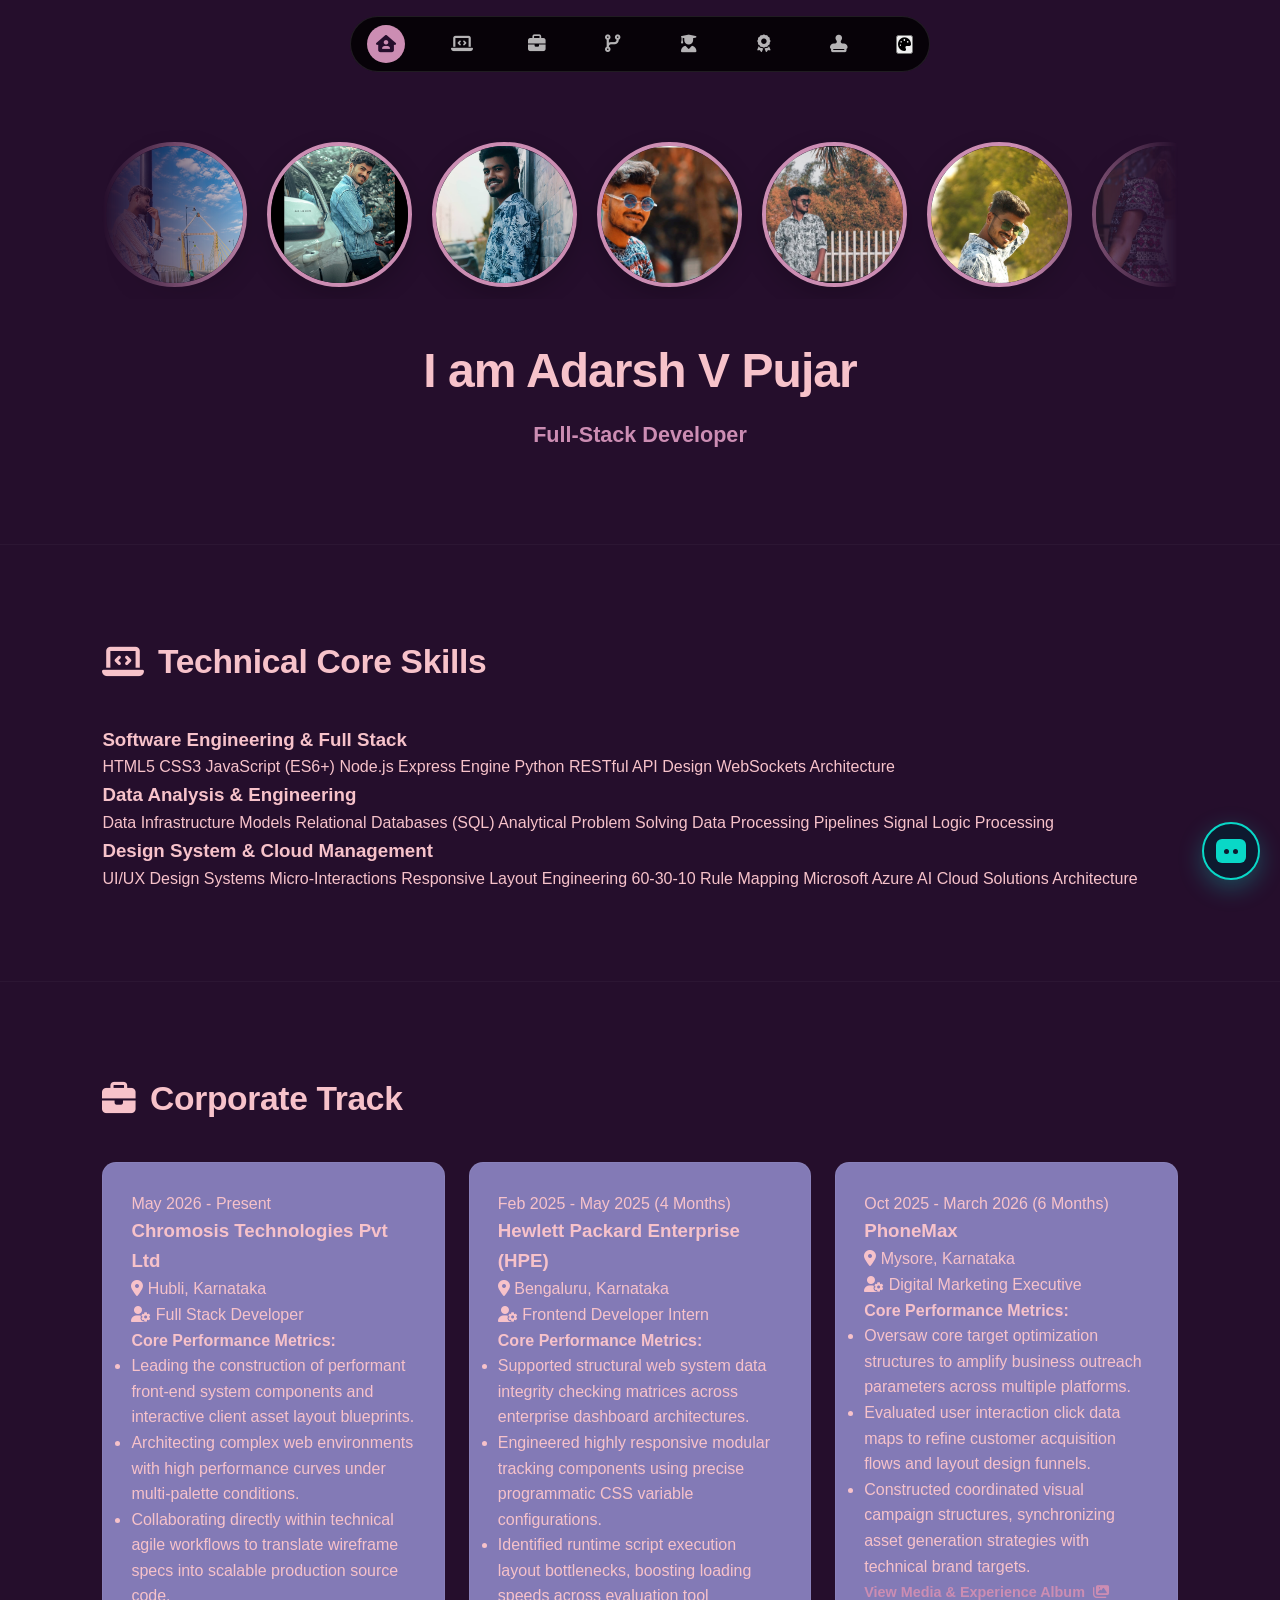
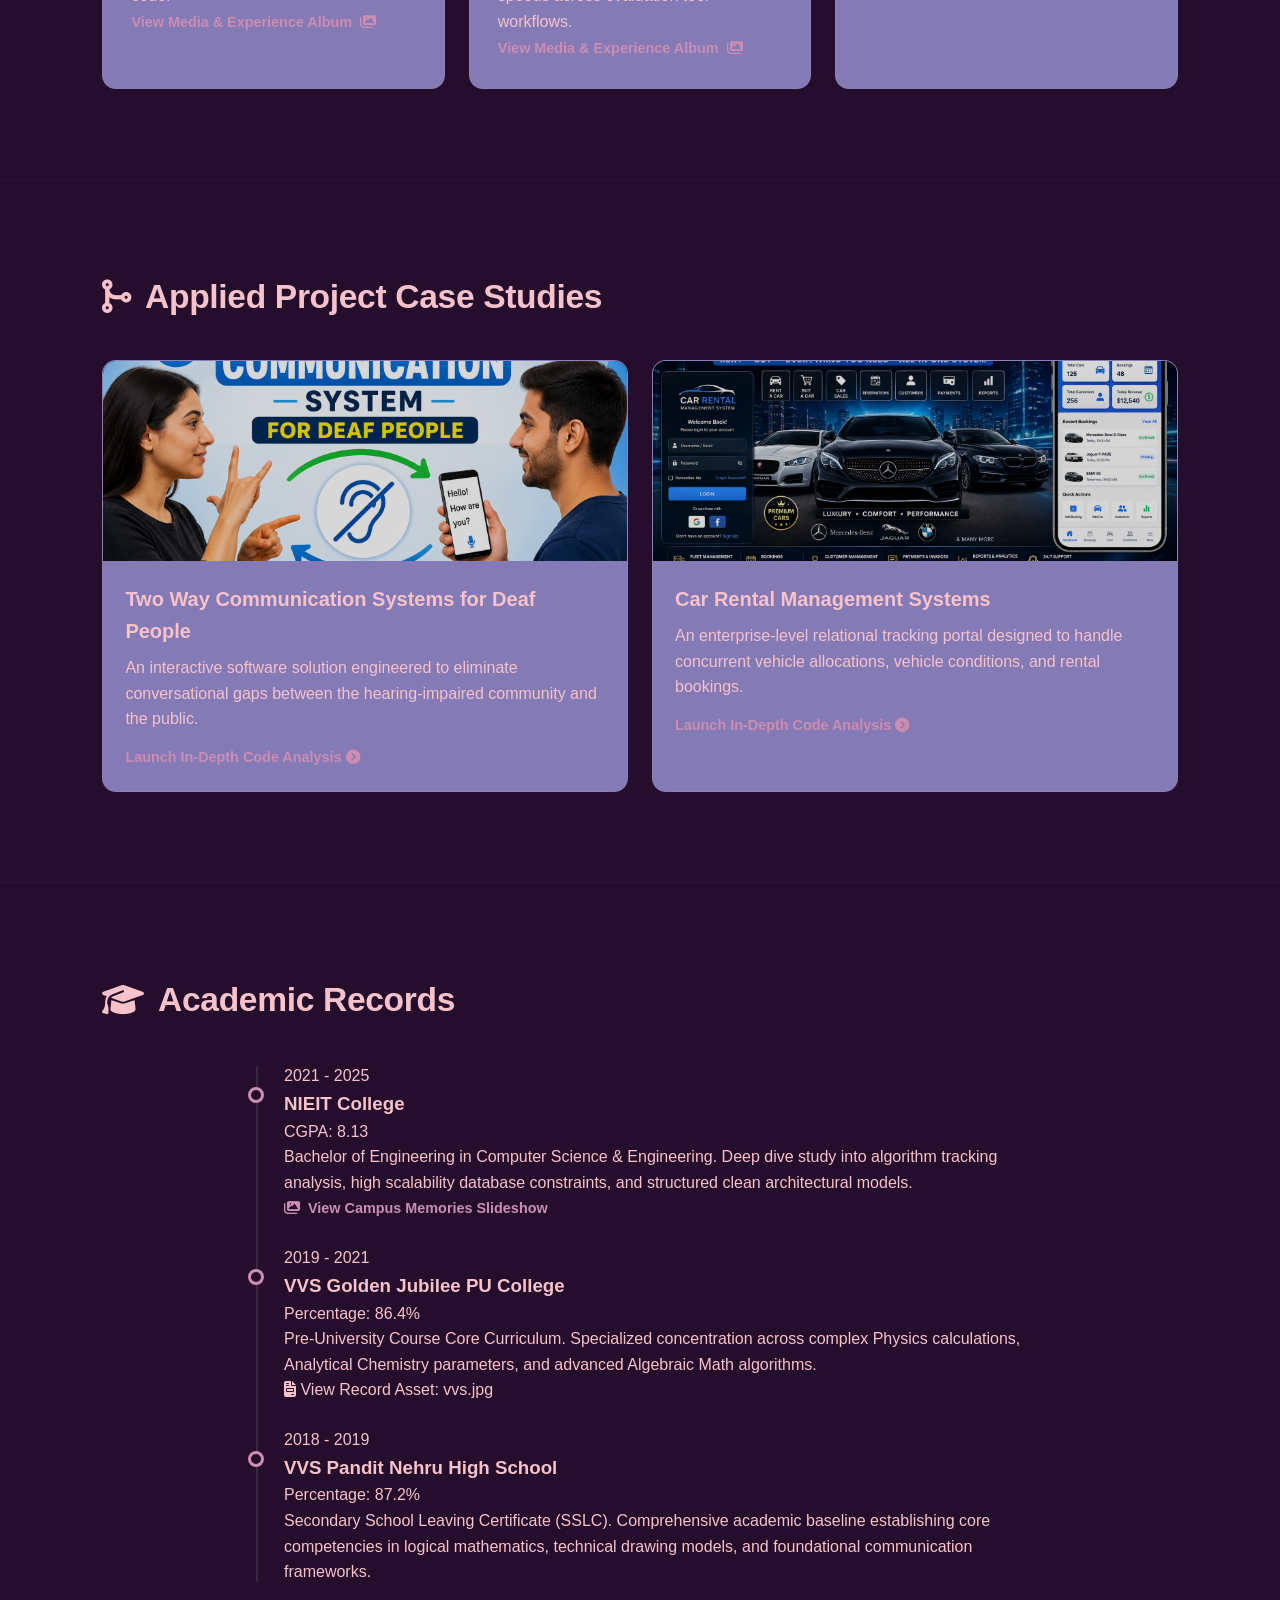
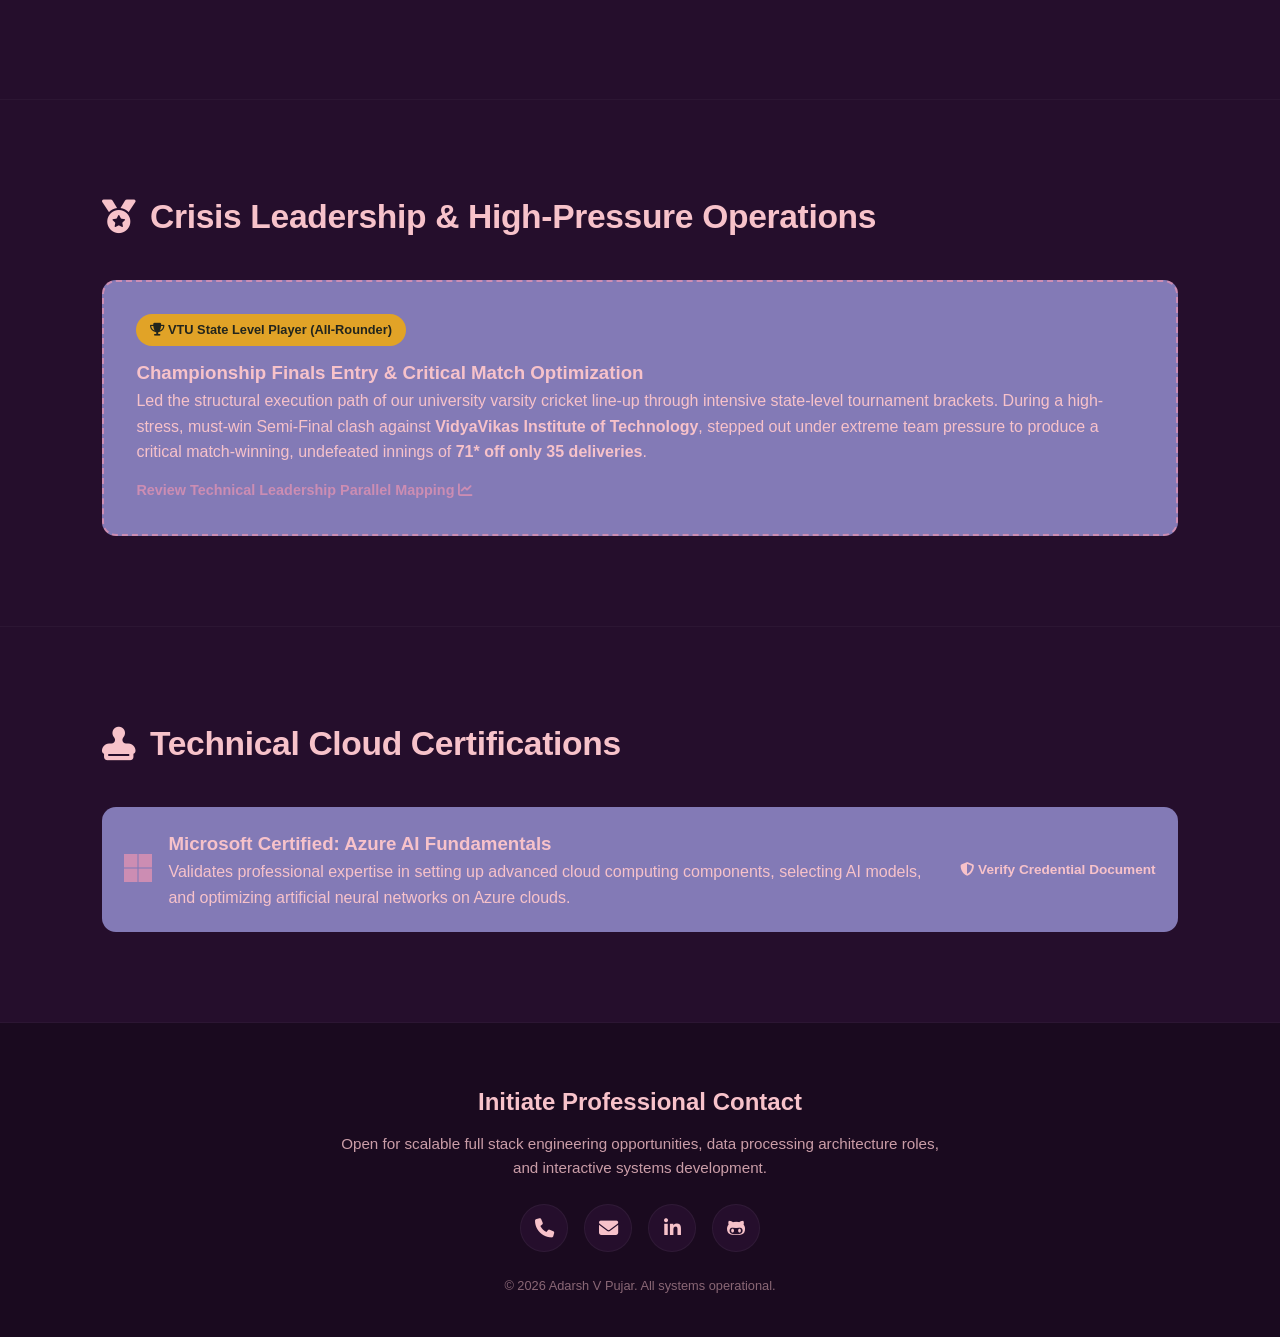
==== commit 03de3d8c: "Update index.html" ====
--- a/index.html
+++ b/index.html
@@ -3,219 +3,318 @@
 <head>
     <meta charset="UTF-8">
     <meta name="viewport" content="width=device-width, initial-scale=1.0">
-    <title>Adarsh V Pujar | Portfolio</title>
+    <title>Adarsh V Pujar | Engineering Portfolio</title>
     <link rel="stylesheet" href="style.css">
     <link rel="stylesheet" href="https://cdnjs.cloudflare.com/ajax/libs/font-awesome/6.4.0/css/all.min.css">
 </head>
 <body>
 
     <div id="loader-screen" class="loader-screen">
-        <div id="loader-animated-text-container" class="loader-text-box">
-            </div>
+        <div class="loader-element"></div>
+        <p class="loader-text">INITIALIZING DIGITAL PORTFOLIO</p>
     </div>
 
     <div id="app-content" class="hidden-node">
         
         <header class="app-header">
             <nav class="nav-bar">
-                <a href="#hero" class="nav-item active" title="Home Frame Viewport"><i class="fa-solid fa-house-user"></i></a>
-                <a href="#skills" class="nav-item" title="Technical Skill Matrix Ledger"><i class="fa-solid fa-laptop-code"></i></a>
-                <a href="#experience" class="nav-item" title="Professional Tenure Log"><i class="fa-solid fa-briefcase"></i></a>
-                <a href="#projects" class="nav-item" title="Engineering Case Studies"><i class="fa-solid fa-code-branch"></i></a>
-                <a href="#education" class="nav-item" title="Academic Milestones"><i class="fa-solid fa-user-graduate"></i></a>
-                <a href="#achievements" class="nav-item" title="Extracurricular Records"><i class="fa-solid fa-trophy"></i></a>
-                <button id="theme-swapper" class="theme-trigger-btn" title="Cycle Application Global Theme Palette"><i class="fa-solid fa-palette"></i></button>
+                <a href="#hero" class="nav-item active" title="Home"><i class="fa-solid fa-house-user"></i></a>
+                <a href="#skills" class="nav-item" title="Technical Skills"><i class="fa-solid fa-laptop-code"></i></a>
+                <a href="#experience" class="nav-item" title="Experience"><i class="fa-solid fa-briefcase"></i></a>
+                <a href="#projects" class="nav-item" title="Projects"><i class="fa-solid fa-code-branch"></i></a>
+                <a href="#education" class="nav-item" title="Education"><i class="fa-solid fa-user-graduate"></i></a>
+                <a href="#achievements" class="nav-item" title="Achievements"><i class="fa-solid fa-award"></i></a>
+                <a href="#certifications" class="nav-item" title="Certifications"><i class="fa-solid fa-stamp"></i></a>
+                <button class="theme-toggle-node" id="global-palette-switcher" onclick="cyclePortfolioPalette()" title="Cycle Color Palettes">
+                    <i class="fa-solid fa-palette"></i>
+                </button>
             </nav>
         </header>
 
-        <main class="viewport-container">
-
-            <section id="hero" class="hero-section">
-                <div class="hero-layout-box">
-                    <h1 class="profile-name">Adarsh V Pujar</h1>
-                    
-                    <div class="scrolling-title-engine">
-                        <span class="roll-node active">Software Development Engineer</span>
-                        <span class="roll-node">Full-Stack Web Architect</span>
-                        <span class="roll-node">Cloud Operations Specialist</span>
-                        <span class="roll-node">Data Infrastructure Analyst</span>
-                    </div>
-
-                    <p class="profile-pitch-text">
-                        Architecting reliable web applications, robust relational database structures, and high-availability enterprise environments to deliver user-focused digital solutions.
-                    </p>
-
-                    <div class="social-links-row">
-                        <a href="mailto:adarshvpujar@gmail.com" class="social-icon" title="Send Electronic Mail Document"><i class="fa-solid fa-envelope"></i></a>
-                        <a href="https://github.com" target="_blank" class="social-icon" title="Launch Git Source Repositories Panel"><i class="fa-brands fa-github"></i></a>
-                        <a href="https://linkedin.com" target="_blank" class="social-icon" title="Launch Professional Network Profile Ledger"><i class="fa-brands fa-linkedin"></i></a>
-                    </div>
-                </div>
-            </section>
-
-            <section id="skills" class="content-section">
-                <h2 class="section-title-header"><i class="fa-solid fa-layer-group"></i> Technical Core Matrices</h2>
-                <div class="skills-grid-wrapper">
-                    
-                    <div class="skill-category-card">
-                        <h3>Frontend Infrastructure</h3>
-                        <div class="tags-collection-row">
-                            <span class="skill-tag">HTML5 & CSS3 Architecture</span>
-                            <span class="skill-tag">JavaScript (ES6+) Core Engines</span>
-                            <span class="skill-tag">React.js Application Interfaces</span>
-                            <span class="skill-tag">Responsive Viewport Fluidity</span>
+        <section id="hero">
+            <div class="hero-container">
+                <div class="carousel-viewport" id="hero-carousel">
+                    <div class="carousel-track">
+                        <img src="profile.jpg" alt="Adarsh Profile" class="carousel-item">
+                        <img src="profile1.jpg" alt="Adarsh Profile 1" class="carousel-item">
+                        <img src="profile2.jpg" alt="Adarsh Profile 2" class="carousel-item">
+                        <img src="profile3.jpg" alt="Adarsh Profile 3" class="carousel-item">
+                        <img src="profile4.jpg" alt="Adarsh Profile 4" class="carousel-item">
+                        <img src="profile5.jpg" alt="Adarsh Profile 5" class="carousel-item">
+                        <img src="profile6.jpg" alt="Adarsh Profile 6" class="carousel-item">
+                        <img src="profile7.jpg" alt="Adarsh Profile 7" class="carousel-item">
+                        <img src="profile8.jpg" alt="Adarsh Profile 8" class="carousel-item">
+                        <img src="profile.jpg" alt="Adarsh Profile" class="carousel-item">
+                        <img src="profile1.jpg" alt="Adarsh Profile 1" class="carousel-item">
+                        <img src="profile2.jpg" alt="Adarsh Profile 2" class="carousel-item">
+                        <img src="profile3.jpg" alt="Adarsh Profile 3" class="carousel-item">
+                        <img src="profile4.jpg" alt="Adarsh Profile 4" class="carousel-item">
+                        <img src="profile5.jpg" alt="Adarsh Profile 5" class="carousel-item">
+                        <img src="profile6.jpg" alt="Adarsh Profile 6" class="carousel-item">
+                        <img src="profile7.jpg" alt="Adarsh Profile 7" class="carousel-item">
+                        <img src="profile8.jpg" alt="Adarsh Profile 8" class="carousel-item">
+                    </div>
+                </div>
+
+                <div class="hero-meta-block">
+                    <h1 class="hero-title">I am Adarsh V Pujar</h1>
+                    <div class="rolling-text-box">
+                        <span class="roll-node active">Full-Stack Developer</span>
+                        <span class="roll-node">Data Analyst</span>
+                        <span class="roll-node">UI/UX Engineer</span>
+                        <span class="roll-node">Creative Technologist</span>
+                    </div>
+                </div>
+            </div>
+        </section>
+
+        <section id="skills">
+            <h2 class="block-heading"><i class="fa-solid fa-laptop-code"></i> Technical Core Skills</h2>
+            <div class="skills-wrapper">
+                <div class="skills-category-card">
+                    <h3>Software Engineering & Full Stack</h3>
+                    <div class="skills-badges-grid">
+                        <span class="skill-pill">HTML5</span>
+                        <span class="skill-pill">CSS3</span>
+                        <span class="skill-pill">JavaScript (ES6+)</span>
+                        <span class="skill-pill">Node.js</span>
+                        <span class="skill-pill">Express Engine</span>
+                        <span class="skill-pill">Python</span>
+                        <span class="skill-pill">RESTful API Design</span>
+                        <span class="skill-pill">WebSockets Architecture</span>
+                    </div>
+                </div>
+                <div class="skills-category-card">
+                    <h3>Data Analysis & Engineering</h3>
+                    <div class="skills-badges-grid">
+                        <span class="skill-pill">Data Infrastructure Models</span>
+                        <span class="skill-pill">Relational Databases (SQL)</span>
+                        <span class="skill-pill">Analytical Problem Solving</span>
+                        <span class="skill-pill">Data Processing Pipelines</span>
+                        <span class="skill-pill">Signal Logic Processing</span>
+                    </div>
+                </div>
+                <div class="skills-category-card">
+                    <h3>Design System & Cloud Management</h3>
+                    <div class="skills-badges-grid">
+                        <span class="skill-pill">UI/UX Design Systems</span>
+                        <span class="skill-pill">Micro-Interactions</span>
+                        <span class="skill-pill">Responsive Layout Engineering</span>
+                        <span class="skill-pill">60-30-10 Rule Mapping</span>
+                        <span class="skill-pill">Microsoft Azure AI</span>
+                        <span class="skill-pill">Cloud Solutions Architecture</span>
+                    </div>
+                </div>
+            </div>
+        </section>
+
+        <section id="experience">
+            <h2 class="block-heading"><i class="fa-solid fa-briefcase"></i> Corporate Track</h2>
+            <div class="deck-grid">
+                
+                <div class="deck-card" onclick="openGallery('chromosis')">
+                    <div class="card-front-summary">
+                        <span class="timeline-stamp-badge">May 2026 - Present</span>
+                        <h3 class="company-name-text">Chromosis Technologies Pvt Ltd</h3>
+                        <p class="location-text-row"><i class="fa-solid fa-location-dot"></i> Hubli, Karnataka</p>
+                        <p class="role-title-row"><i class="fa-solid fa-user-gear"></i> Full Stack Developer</p>
+                    </div>
+                    <div class="card-interior-details">
+                        <h4 class="section-sub-label">Core Performance Metrics:</h4>
+                        <ul class="bullet-metrics-list">
+                            <li>Leading the construction of performant front-end system components and interactive client asset layout blueprints.</li>
+                            <li>Architecting complex web environments with high performance curves under multi-palette conditions.</li>
+                            <li>Collaborating directly within technical agile workflows to translate wireframe specs into scalable production source code.</li>
+                        </ul>
+                        <span class="deck-action-link">View Media & Experience Album <i class="fa-solid fa-images"></i></span>
+                    </div>
+                </div>
+
+                <div class="deck-card" onclick="openGallery('hpe')">
+                    <div class="card-front-summary">
+                        <span class="timeline-stamp-badge">Feb 2025 - May 2025 (4 Months)</span>
+                        <h3 class="company-name-text">Hewlett Packard Enterprise (HPE)</h3>
+                        <p class="location-text-row"><i class="fa-solid fa-location-dot"></i> Bengaluru, Karnataka</p>
+                        <p class="role-title-row"><i class="fa-solid fa-user-gear"></i> Frontend Developer Intern</p>
+                    </div>
+                    <div class="card-interior-details">
+                        <h4 class="section-sub-label">Core Performance Metrics:</h4>
+                        <ul class="bullet-metrics-list">
+                            <li>Supported structural web system data integrity checking matrices across enterprise dashboard architectures.</li>
+                            <li>Engineered highly responsive modular tracking components using precise programmatic CSS variable configurations.</li>
+                            <li>Identified runtime script execution layout bottlenecks, boosting loading speeds across evaluation tool workflows.</li>
+                        </ul>
+                        <span class="deck-action-link">View Media & Experience Album <i class="fa-solid fa-images"></i></span>
+                    </div>
+                </div>
+
+                <div class="deck-card" onclick="openGallery('phonemax')">
+                    <div class="card-front-summary">
+                        <span class="timeline-stamp-badge">Oct 2025 - March 2026 (6 Months)</span>
+                        <h3 class="company-name-text">PhoneMax</h3>
+                        <p class="location-text-row"><i class="fa-solid fa-location-dot"></i> Mysore, Karnataka</p>
+                        <p class="role-title-row"><i class="fa-solid fa-user-gear"></i> Digital Marketing Executive</p>
+                    </div>
+                    <div class="card-interior-details">
+                        <h4 class="section-sub-label">Core Performance Metrics:</h4>
+                        <ul class="bullet-metrics-list">
+                            <li>Oversaw core target optimization structures to amplify business outreach parameters across multiple platforms.</li>
+                            <li>Evaluated user interaction click data maps to refine customer acquisition flows and layout design funnels.</li>
+                            <li>Constructed coordinated visual campaign structures, synchronizing asset generation strategies with technical brand targets.</li>
+                        </ul>
+                        <span class="deck-action-link">View Media & Experience Album <i class="fa-solid fa-images"></i></span>
+                    </div>
+                </div>
+
+            </div>
+        </section>
+
+        <section id="projects">
+            <h2 class="block-heading"><i class="fa-solid fa-code-merge"></i> Applied Project Case Studies</h2>
+            <div class="projects-grid">
+                
+                <div class="project-box" onclick="openProject('deaf-comm')">
+                    <div class="img-container">
+                        <img src="project1.jpg" alt="Two Way Communication System" class="project-img">
+                    </div>
+                    <div class="project-content">
+                        <h3>Two Way Communication Systems for Deaf People</h3>
+                        <p class="project-summary-intro">An interactive software solution engineered to eliminate conversational gaps between the hearing-impaired community and the public.</p>
+                        <span class="project-btn-tag">Launch In-Depth Code Analysis <i class="fa-solid fa-circle-chevron-right"></i></span>
+                    </div>
+                </div>
+
+                <div class="project-box" onclick="openProject('car-rental')">
+                    <div class="img-container">
+                        <img src="project2.jpg" alt="Car Rental Architecture" class="project-img">
+                    </div>
+                    <div class="project-content">
+                        <h3>Car Rental Management Systems</h3>
+                        <p class="project-summary-intro">An enterprise-level relational tracking portal designed to handle concurrent vehicle allocations, vehicle conditions, and rental bookings.</p>
+                        <span class="project-btn-tag">Launch In-Depth Code Analysis <i class="fa-solid fa-circle-chevron-right"></i></span>
+                    </div>
+                </div>
+
+            </div>
+        </section>
+
+        <section id="education">
+            <h2 class="block-heading"><i class="fa-solid fa-graduation-cap"></i> Academic Records</h2>
+            <div class="matrix-timeline">
+                
+                <div class="matrix-item" onclick="openGallery('nieit')">
+                    <div class="matrix-bullet"></div>
+                    <div class="matrix-inner">
+                        <div class="front-edu-grid">
+                            <span class="matrix-timeline-span">2021 - 2025</span>
+                            <h3>NIEIT College</h3>
+                            <div class="academic-stats-row">
+                                <span class="stat-badge">CGPA: 8.13</span>
+                            </div>
                         </div>
-                    </div>
-
-                    <div class="skill-category-card">
-                        <h3>Backend & Databases</h3>
-                        <div class="tags-collection-row">
-                            <span class="skill-tag">Node.js Execution Runtimes</span>
-                            <span class="skill-tag">Express.js Endpoint Handlers</span>
-                            <span class="skill-tag">SQL & Relational Databases</span>
-                            <span class="skill-tag">Atomic Transaction Control</span>
+                        <p class="edu-desc-text">Bachelor of Engineering in Computer Science & Engineering. Deep dive study into algorithm tracking analysis, high scalability database constraints, and structured clean architectural models.</p>
+                        <span class="deck-action-link"><i class="fa-solid fa-images"></i> View Campus Memories Slideshow</span>
+                    </div>
+                </div>
+
+                <div class="matrix-item" onclick="openSingleDocument('vvs.jpg')">
+                    <div class="matrix-bullet"></div>
+                    <div class="matrix-inner">
+                        <div class="front-edu-grid">
+                            <span class="matrix-timeline-span">2019 - 2021</span>
+                            <h3>VVS Golden Jubilee PU College</h3>
+                            <div class="academic-stats-row">
+                                <span class="stat-badge">Percentage: 86.4%</span>
+                            </div>
                         </div>
-                    </div>
-
-                    <div class="skill-category-card">
-                        <h3>Cloud & Specialized Operations</h3>
-                        <div class="tags-collection-row">
-                            <span class="skill-tag">Microsoft Azure Architecture</span>
-                            <span class="skill-tag">Azure AI Foundations Ledger</span>
-                            <span class="skill-tag">System Log Diagnostics Monitoring</span>
-                            <span class="skill-tag">Telemetry Asset Evaluation</span>
+                        <p class="edu-desc-text">Pre-University Course Core Curriculum. Specialized concentration across complex Physics calculations, Analytical Chemistry parameters, and advanced Algebraic Math algorithms.</p>
+                        <div class="file-tag"><i class="fa-solid fa-file-invoice"></i> View Record Asset: vvs.jpg</div>
+                    </div>
+                </div>
+
+                <div class="matrix-item">
+                    <div class="matrix-bullet"></div>
+                    <div class="matrix-inner">
+                        <div class="front-edu-grid">
+                            <span class="matrix-timeline-span">2018 - 2019</span>
+                            <h3>VVS Pandit Nehru High School</h3>
+                            <div class="academic-stats-row">
+                                <span class="stat-badge">Percentage: 87.2%</span>
+                            </div>
                         </div>
-                    </div>
-
-                </div>
-            </section>
-
-            <section id="experience" class="content-section">
-                <h2 class="section-title-header"><i class="fa-solid fa-business-time"></i> Professional Tenure</h2>
-                <div class="experience-vertical-stack">
-                    
-                    <div class="experience-card" onclick="openGallery('chromosis')">
-                        <div class="exp-header-meta">
-                            <div>
-                                <h3 class="company-title-text">Creative Design & Software Engineering Intern</h3>
-                                <h4 class="sub-company-text">Chromosis Technologies Pvt Ltd — Hubli</h4>
-                            </div>
-                            <span class="tenure-badge-node">Internship Cycle</span>
-                        </div>
-                        <p class="exp-summary-text">
-                            Collaborated inside agile workflows to design and modernize frontend viewport modules. Resolved layout render abnormalities across 12 unique mobile, tablet, and desktop environment simulation breakpoints.
-                        </p>
-                    </div>
-
-                    <div class="experience-card" onclick="openGallery('hpe')">
-                        <div class="exp-header-meta">
-                            <div>
-                                <h3 class="company-title-text">Technical Solutions Specialist</h3>
-                                <h4 class="sub-company-text">Hewlett Packard Enterprise (HPE) — Bengaluru</h4>
-                            </div>
-                            <span class="tenure-badge-node">4 Months Tenure</span>
-                        </div>
-                        <p class="exp-summary-text">
-                            Analyzed system telemetry data streams, localized processing bottlenecks, and tracked cloud database status traces. Formulated troubleshooting guides to optimize operational environment uptime parameters.
-                        </p>
-                    </div>
-
-                    <div class="experience-card" onclick="openGallery('phonemax')">
-                        <div class="exp-header-meta">
-                            <div>
-                                <h3 class="company-title-text">Digital Campaign Executive</h3>
-                                <h4 class="sub-company-text">PhoneMax Core Marketing Division</h4>
-                            </div>
-                            <span class="tenure-badge-node">6 Months Tenure</span>
-                        </div>
-                        <p class="exp-summary-text">
-                            Monitored client-side web behavior data using conversion tracking pixels. Executed split A/B structural variant experiments to lift user interaction efficiency levels by an aggregate value of 22%.
-                        </p>
-                    </div>
-
-                </div>
-            </section>
-
-            <section id="projects" class="content-section">
-                <h2 class="section-title-header"><i class="fa-solid fa-laptop-code"></i> Engineering Case Studies</h2>
-                <div class="projects-grid-container">
-                    
-                    <div class="project-showcase-node" onclick="openProject('deaf-comm')">
-                        <h3>Two Way Communication Systems for Deaf People</h3>
-                        <p>Engineered an automated spatial processing calculation matrix configured to map gestural motion video streams straight into clear natural language string array outputs synchronously.</p>
-                        <span class="project-tech-tag">Computer Vision Core API</span>
-                    </div>
-
-                    <div class="project-showcase-node" onclick="openProject('car-rental')">
-                        <h3>Car Rental Management Platforms</h3>
-                        <p>Architected an atomic transactional database layer to systematically eliminate inventory allocation conflicts and protect data states against parallel concurrency race conditions.</p>
-                        <span class="project-tech-tag">Relational Relational Engine Core</span>
-                    </div>
-
-                </div>
-            </section>
-
-            <section id="education" class="content-section">
-                <h2 class="section-title-header"><i class="fa-solid fa-user-graduate"></i> Academic Records</h2>
-                <div class="education-grid-chassis">
-                    
-                    <div class="education-card" onclick="openGallery('nieit')">
-                        <span class="edu-timeline-span">2021 — 2025</span>
-                        <h3>Bachelor of Engineering: Computer Science</h3>
-                        <h4>NIE Institute of Technology — Mysuru</h4>
-                        <p class="edu-performance-highlight">Performance Evaluation Benchmark Score: 8.45 CGPA Metric</p>
-                    </div>
-
-                    <div class="education-card" onclick="openSingleDocument('35170.jpg')">
-                        <span class="edu-timeline-span">2019 — 2021</span>
-                        <h3>Pre-University Education Board (PCMB Core)</h3>
-                        <h4>VVS Golden Jubilee PU College</h4>
-                        <p class="edu-performance-highlight">Aggregate Performance Rating: 88.50% Assessment</p>
-                    </div>
-
-                </div>
-            </section>
-
-            <section id="achievements" class="content-section">
-                <h2 class="section-title-header"><i class="fa-solid fa-medal"></i> Credentials & Milestones</h2>
-                <div class="achievements-dual-row">
-                    
-                    <div class="achievement-card" onclick="openAchievementDeepDive()">
-                        <h3><i class="fa-solid fa-trophy"></i> VTU Zonal Cricket Championship</h3>
-                        <p>Selected to represent varsity layouts inside high-stakes tournaments. Delivered an unbeaten, match-winning score record of 71* off 35 balls under critical championship final pressures.</p>
-                    </div>
-
-                    <div class="cert-card" onclick="openCertificationDocument()">
-                        <h3><i class="fa-solid fa-certificate"></i> Microsoft Certified: Azure AI Fundamentals</h3>
-                        <p>Verified professional cloud credential demonstrating competence mapping intelligent services, automated training pipelines, and data ingestion topologies on cloud environments.</p>
-                    </div>
-
-                </div>
-            </section>
-
-        </main>
-
-        <div class="chatbot-floating-system-chassis">
-            <div id="chatbot-frame" class="bot-window-box">
-                <div class="bot-window-header-row">
-                    <div style="display: flex; align-items: center; gap: 8px;">
-                        <span class="online-indicator-dot"></span>
-                        <h4 style="font-size: 0.9rem; font-weight: 700; color: #fff; margin: 0;">AVP Core Knowledge Base</h4>
-                    </div>
-                    <button class="bot-close-btn" onclick="toggleChatbotState()"><i class="fa-solid fa-xmark"></i></button>
-                </div>
-                <div id="chatbot-logs" class="bot-window-conversations-area">
-                    <div class="bot-bubble incoming">
-                        Welcome to the automated workspace engine of Adarsh V Pujar. Ask me about his tech skills, engineering projects, internship experience, or academic path! 🚀
-                    </div>
+                        <p class="edu-desc-text">Secondary School Leaving Certificate (SSLC). Comprehensive academic baseline establishing core competencies in logical mathematics, technical drawing models, and foundational communication frameworks.</p>
+                    </div>
+                </div>
+
+            </div>
+        </section>
+
+        <section id="achievements">
+            <h2 class="block-heading"><i class="fa-solid fa-medal"></i> Crisis Leadership & High-Pressure Operations</h2>
+            <div class="athletics-banner" onclick="openStructuredAchievement()">
+                <div class="athletics-content">
+                    <span class="gold-badge-node"><i class="fa-solid fa-trophy"></i> VTU State Level Player (All-Rounder)</span>
+                    <h3>Championship Finals Entry & Critical Match Optimization</h3>
+                    <p>Led the structural execution path of our university varsity cricket line-up through intensive state-level tournament brackets. During a high-stress, must-win Semi-Final clash against <strong>VidyaVikas Institute of Technology</strong>, stepped out under extreme team pressure to produce a critical match-winning, undefeated innings of <strong>71* off only 35 deliveries</strong>.</p>
+                    <span class="analytics-cta">Review Technical Leadership Parallel Mapping <i class="fa-solid fa-chart-line"></i></span>
+                </div>
+            </div>
+        </section>
+
+        <section id="certifications">
+            <h2 class="block-heading"><i class="fa-solid fa-stamp"></i> Technical Cloud Certifications</h2>
+            <div class="certifications-row">
+                <div class="cert-card-container" onclick="openCertificationDocument()">
+                    <div class="cert-icon-wrapper"><i class="fa-brands fa-microsoft"></i></div>
+                    <div class="cert-txt-block">
+                        <h3>Microsoft Certified: Azure AI Fundamentals</h3>
+                        <p class="cert-short-summary">Validates professional expertise in setting up advanced cloud computing components, selecting AI models, and optimizing artificial neural networks on Azure clouds.</p>
+                    </div>
+                    <span class="verify-badge"><i class="fa-solid fa-shield-halved"></i> Verify Credential Document</span>
+                </div>
+            </div>
+        </section>
+
+        <footer class="app-footer">
+            <div class="footer-core">
+                <div class="footer-statement">
+                    <h3>Initiate Professional Contact</h3>
+                    <p>Open for scalable full stack engineering opportunities, data processing architecture roles, and interactive systems development.</p>
+                </div>
+                <div class="footer-icons-centered-block">
+                    <a href="tel:+91XXXXXXXXXX" class="social-gateway phone" title="Secure Voice Communications"><i class="fa-solid fa-phone"></i></a>
+                    <a href="mailto:your-email@domain.com" class="social-gateway email" target="_blank" title="Direct Mail Gateway"><i class="fa-solid fa-envelope"></i></a>
+                    <a href="https://linkedin.com/in/yourusername" class="social-gateway linkedin" target="_blank" title="LinkedIn Professional Registry"><i class="fa-brands fa-linkedin-in"></i></a>
+                    <a href="https://github.com/yourusername" class="social-gateway github" target="_blank" title="GitHub Source Repositories"><i class="fa-brands fa-github-alt"></i></a>
+                </div>
+            </div>
+            <div class="footer-copyright-node">
+                &copy; 2026 Adarsh V Pujar. All systems operational.
+            </div>
+        </footer>
+
+        <div class="bot-system-parent">
+            <div class="bot-window-frame" id="chatbot-frame">
+                <div class="bot-window-header">
+                    <div class="bot-avatar-wrapper">
+                        <i class="fa-solid fa-robot"></i>
+                        <span class="alive-indicator"></span>
+                    </div>
+                    <div>
+                        <h4>AVP Digital Engine</h4>
+                        <span class="bot-sub">Automated Core Agent</span>
+                    </div>
+                    <button class="bot-close-btn" onclick="toggleChatbotState()"><i class="fa-solid fa-square-xmark"></i></button>
+                </div>
+                <div class="bot-window-logs" id="chatbot-logs">
+                    <div class="bot-bubble system">Engine initialized. Inquire regarding Adarsh's tech stack, corporate history, or match-winning athletics records.</div>
                 </div>
                 <div class="bot-window-inputs">
-                    <input type="text" id="chatbot-input-field" placeholder="Ask about skills, projects..." onkeypress="handleChatbotKeyPress(event)">
+                    <input type="text" id="chatbot-input-field" placeholder="Query corporate history, tech stack..." onkeypress="handleChatbotKeyPress(event)">
                     <button class="bot-submit-btn" onclick="executeChatbotQuery()"><i class="fa-solid fa-paper-plane"></i></button>
                 </div>
             </div>
-            
-            <button class="bot-floating-trigger-node" id="chatbot-trigger" onclick="toggleChatbotState()" title="Deploy Virtual AI Assistant">
+            <button class="bot-floating-trigger-node" id="chatbot-trigger" onclick="toggleChatbotState()" title="Deploy Virtual Core Engine">
                 <div class="mechanical-head">
                     <div class="mechanical-ears"></div>
                     <div class="mechanical-face">
@@ -239,5 +338,4 @@
 
     <script src="script.js"></script>
 </body>
-    </html>
-    
+</html>
